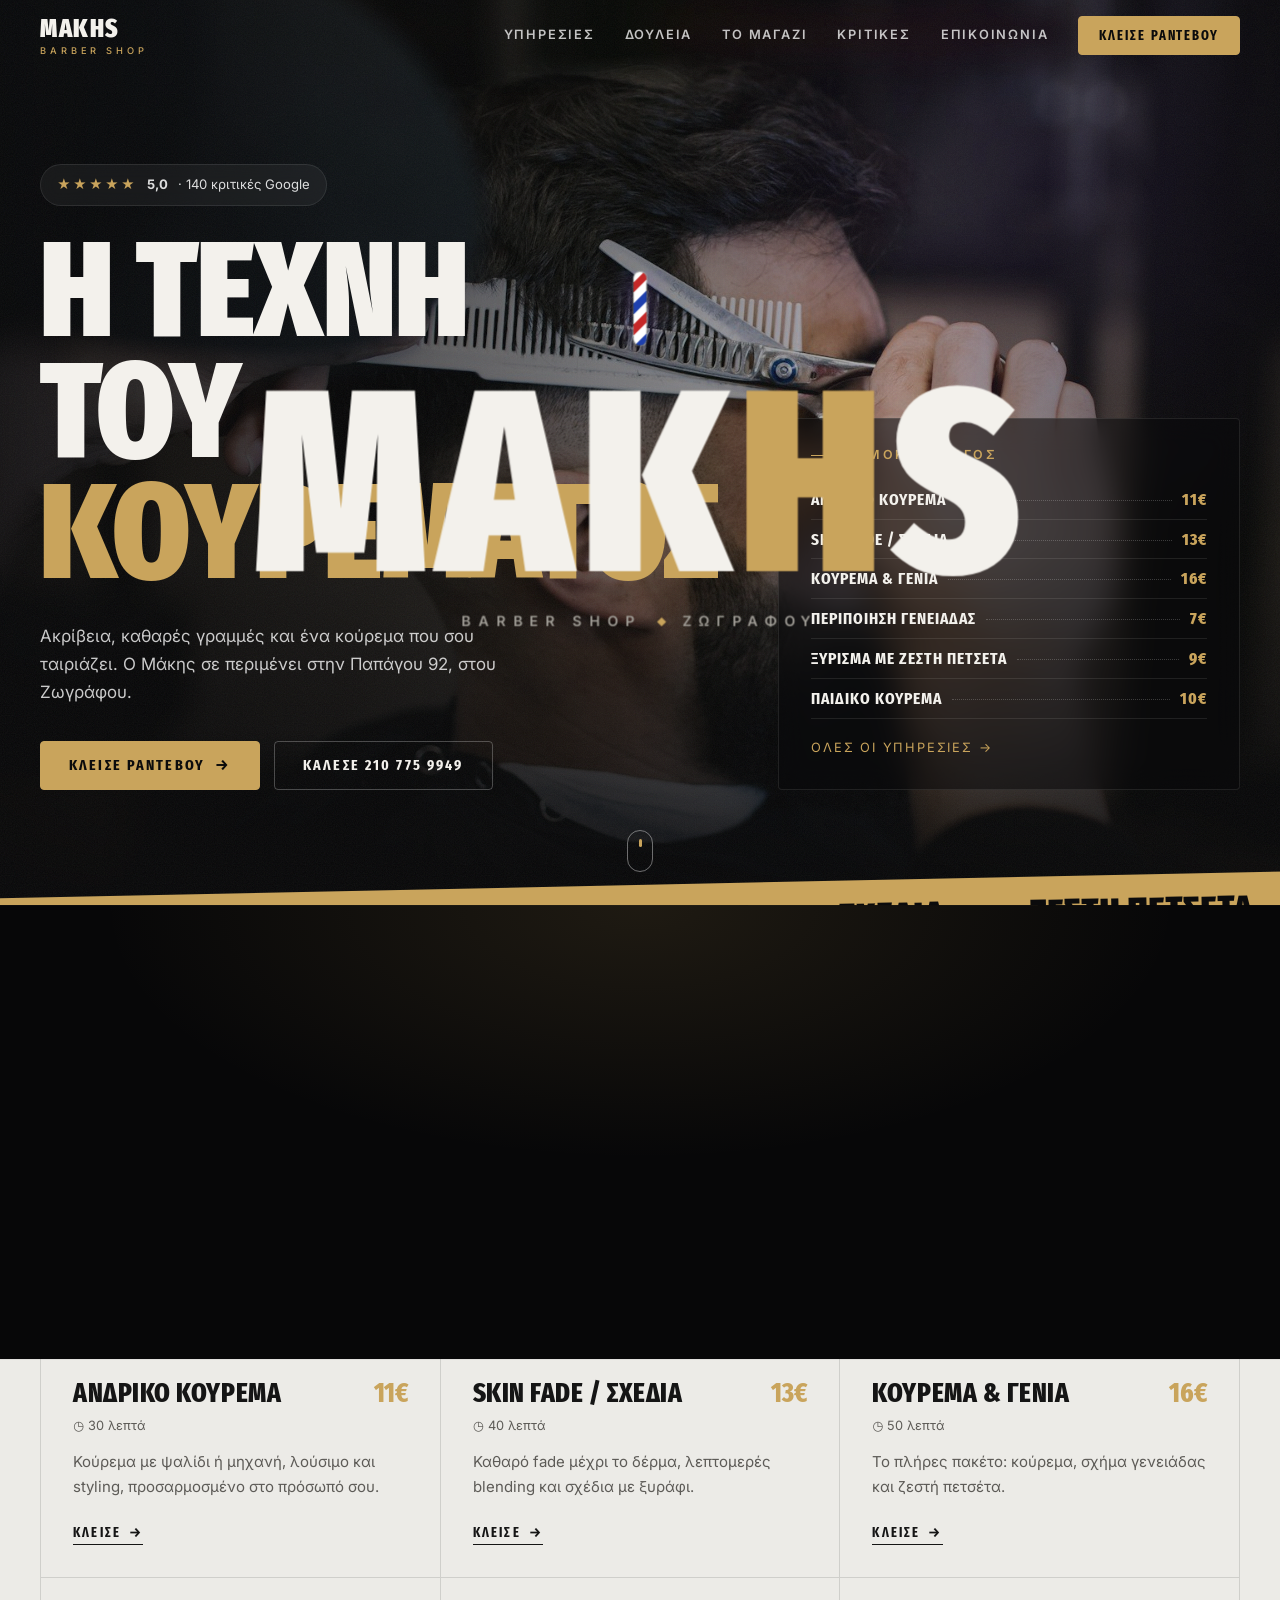
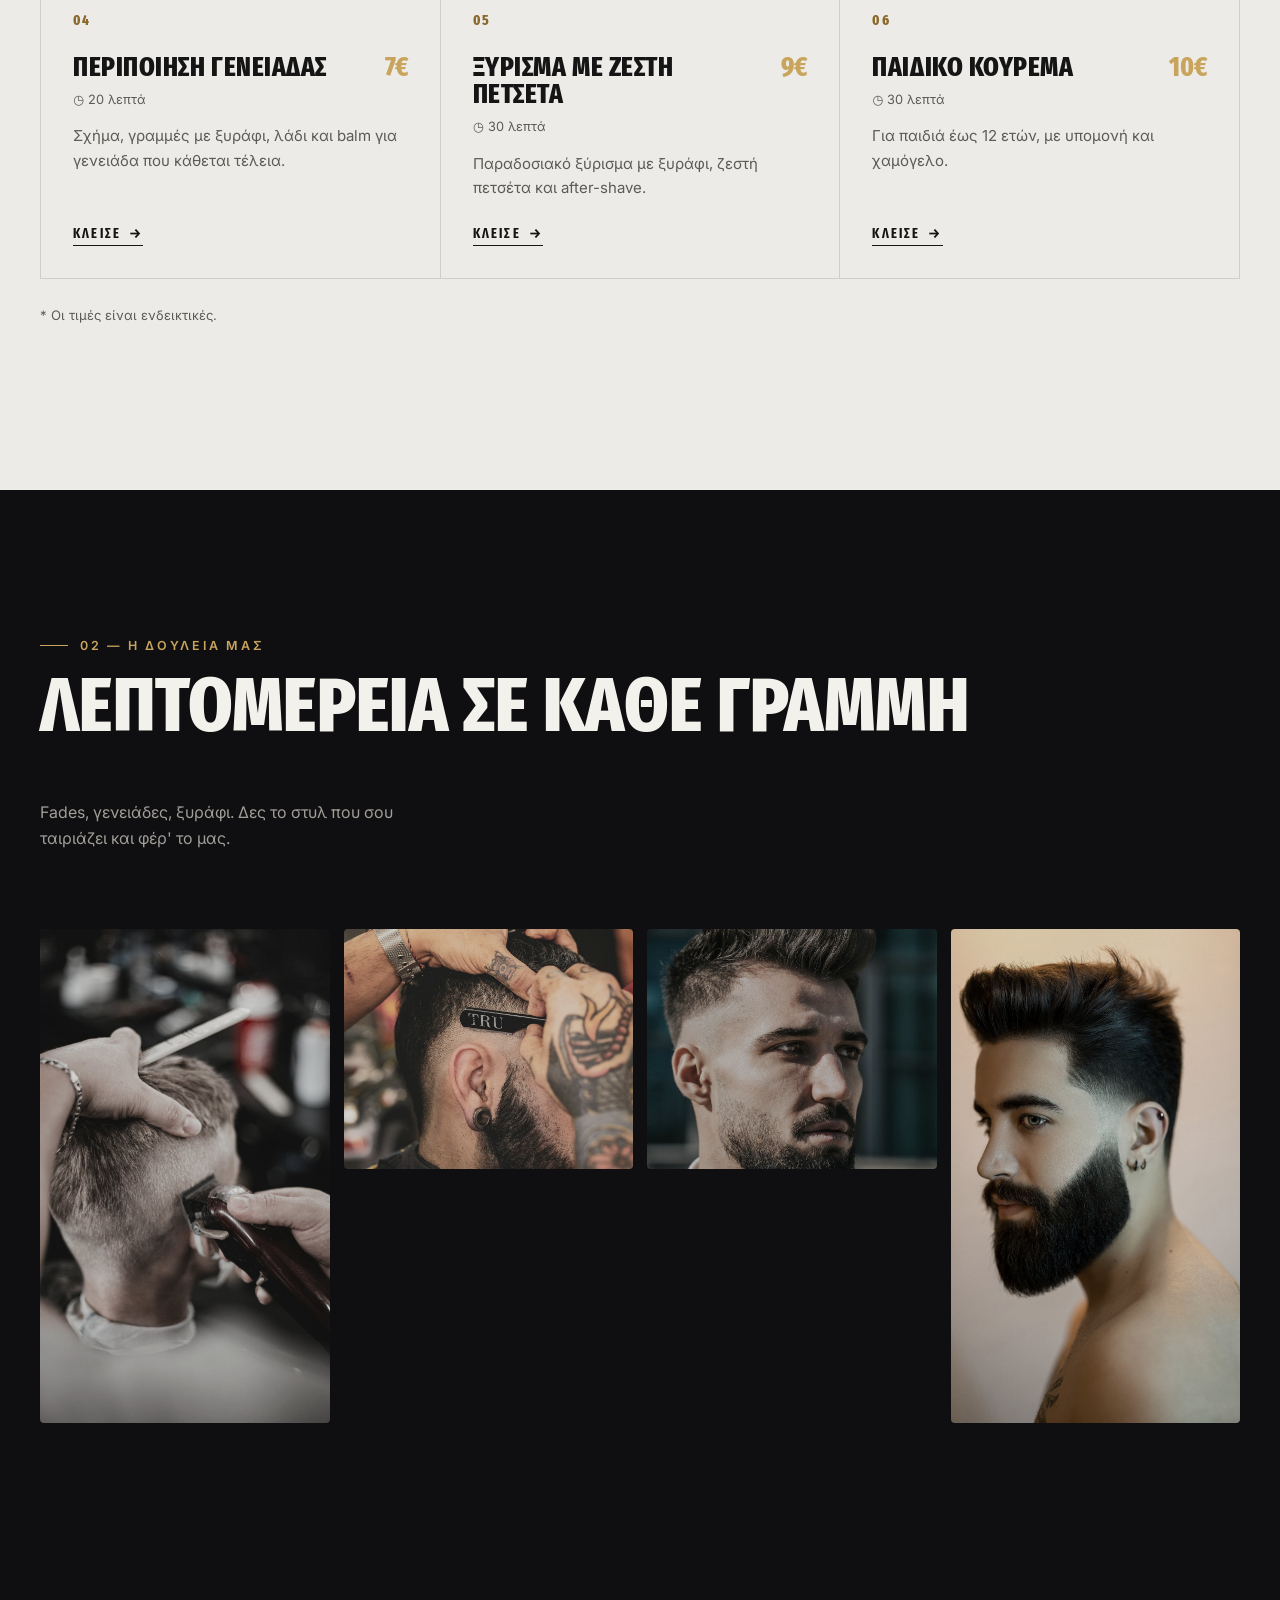
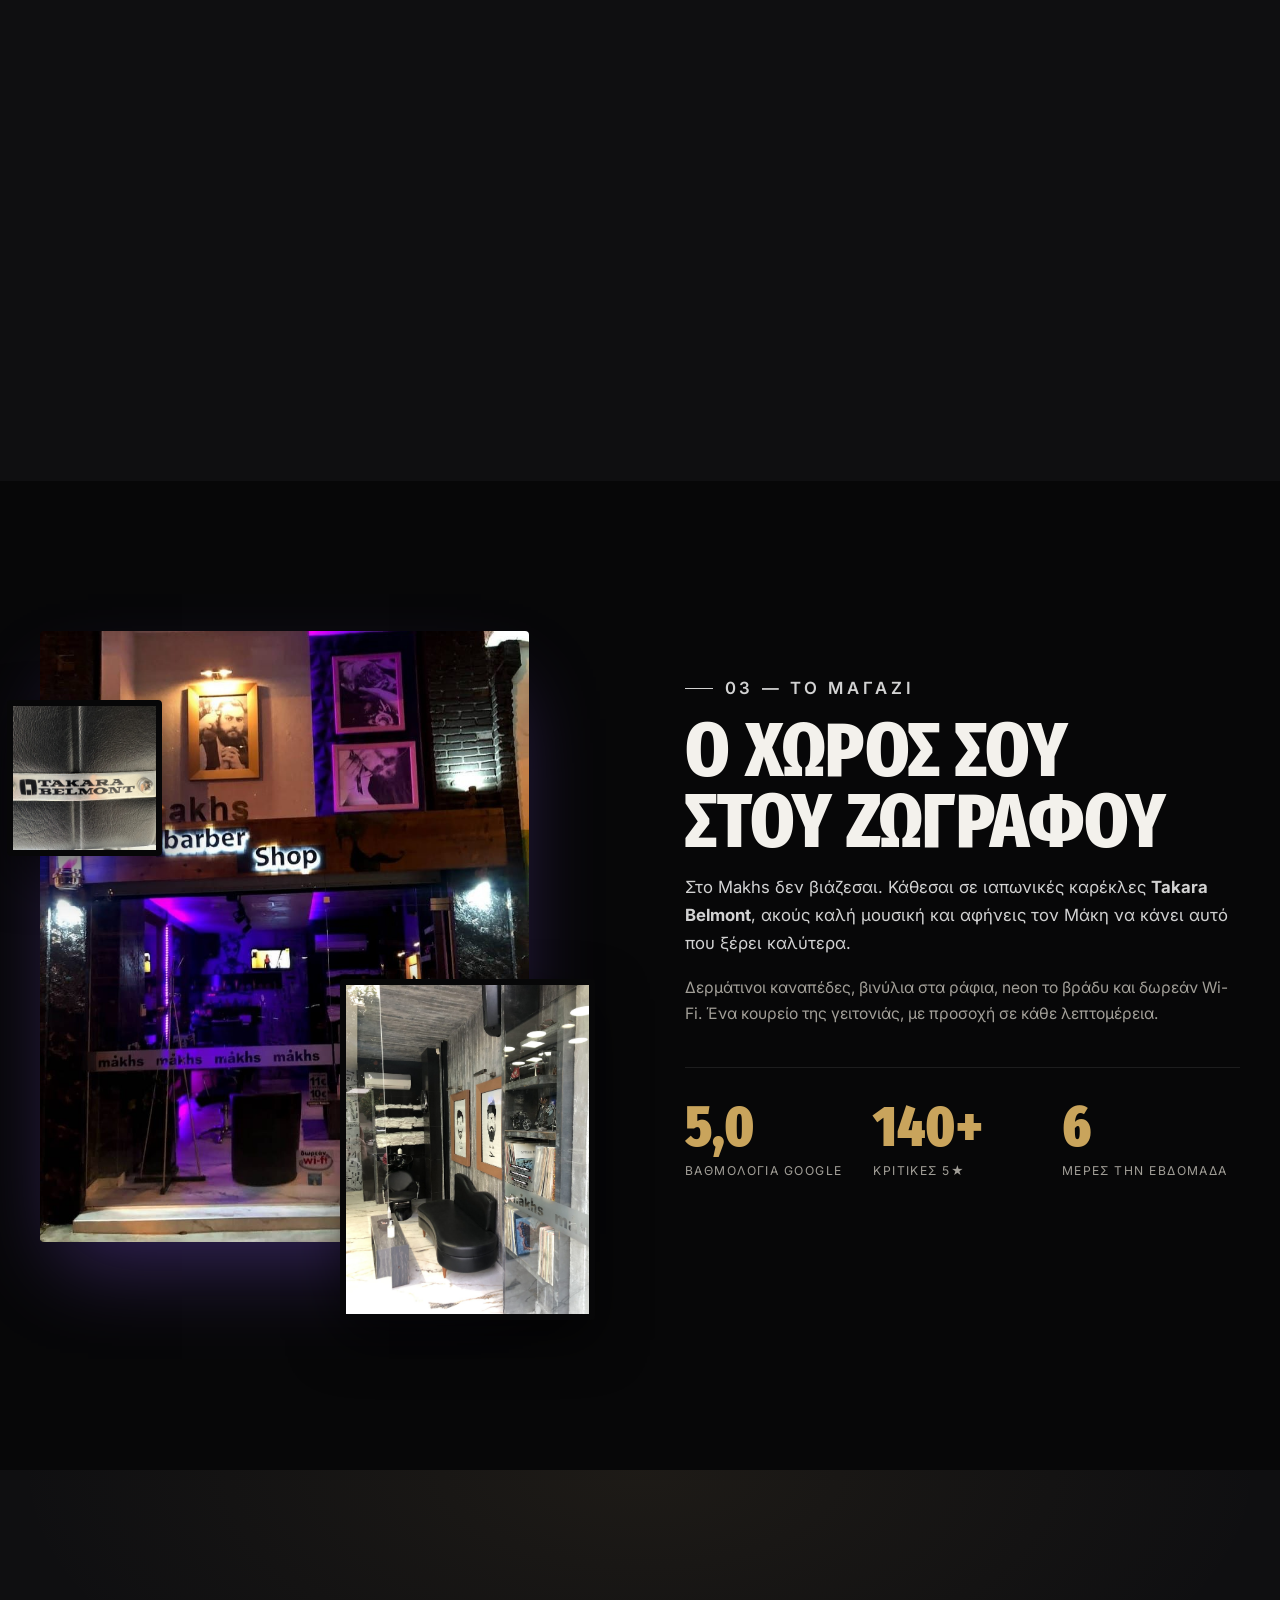
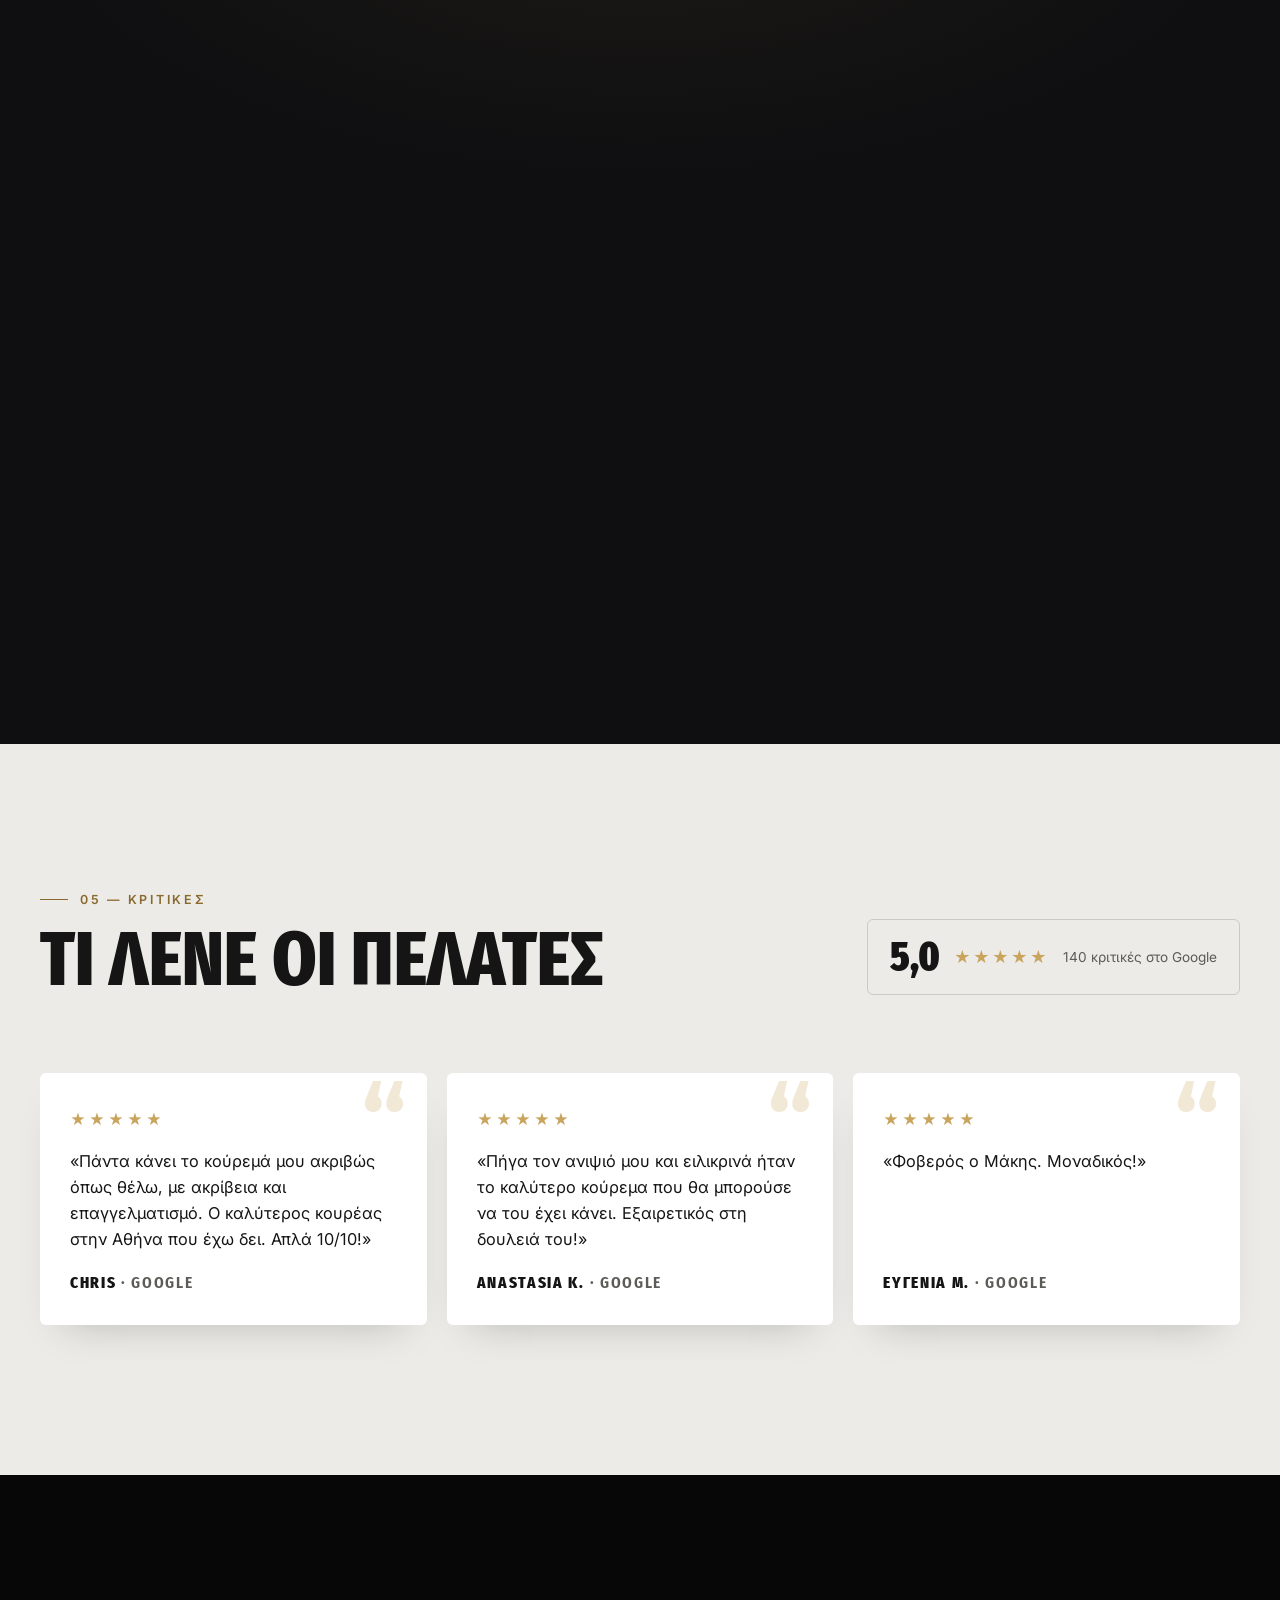
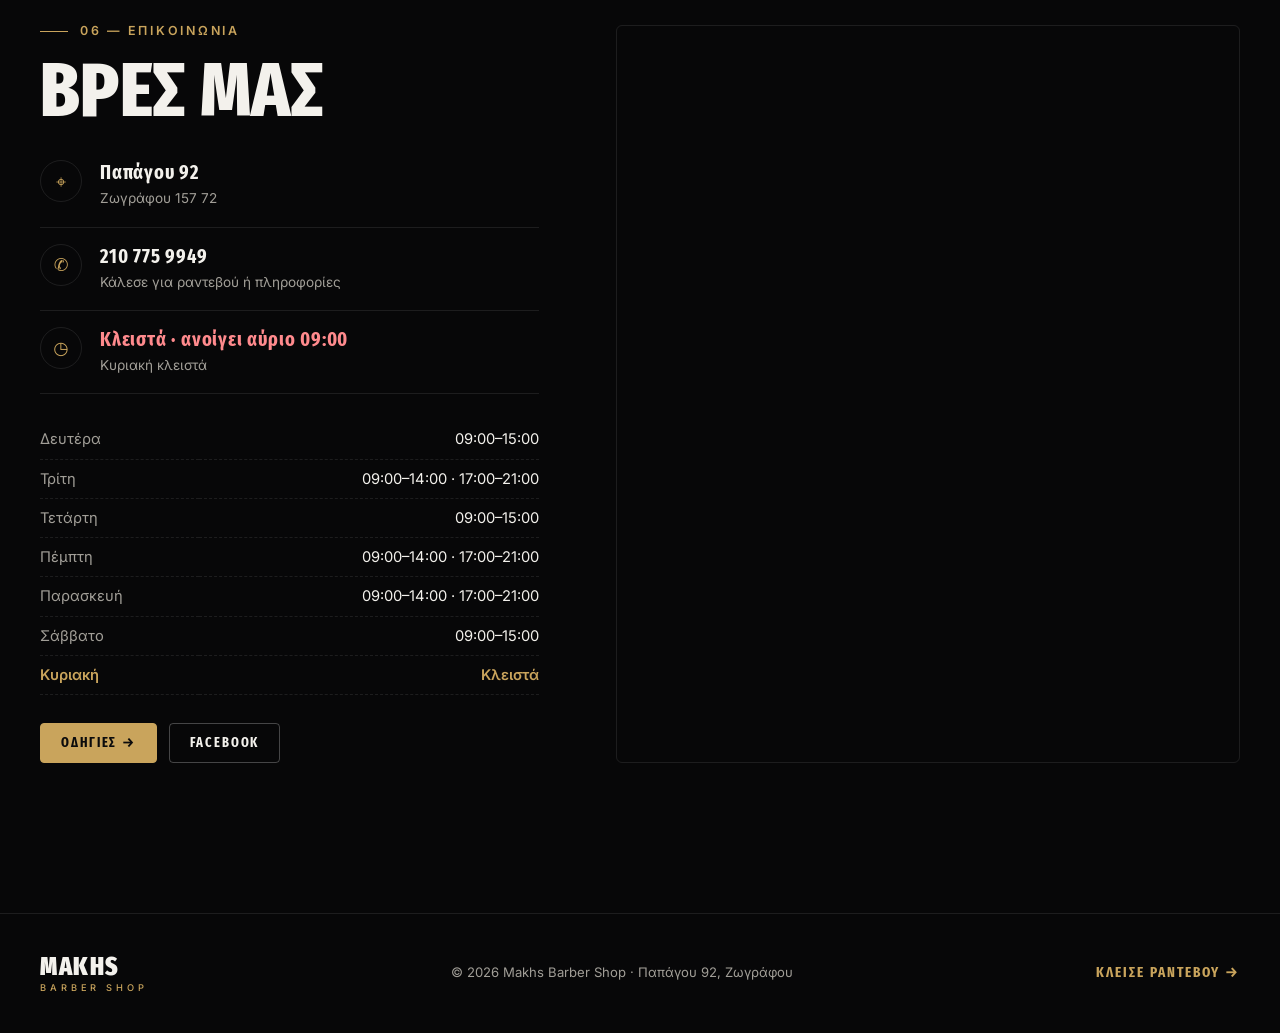
==== index.html @ ae7135cf "Refresh versioned site asset links" ====
<!doctype html>
<html lang="el">
<head>
  <meta charset="utf-8">
  <meta name="viewport" content="width=device-width, initial-scale=1, viewport-fit=cover">
  <title>Makhs Barber Shop · Κουρείο στου Ζωγράφου</title>
  <meta name="description" content="Makhs Barber Shop — ανδρικό κουρείο στου Ζωγράφου, Παπάγου 92. Fade, κούρεμα, γένια, ξύρισμα. 5,0★ από 140 κριτικές. Κλείσε ραντεβού online.">
  <meta name="theme-color" content="#0b0b0c">
  <meta property="og:title" content="Makhs Barber Shop · Ζωγράφου">
  <meta property="og:description" content="Η τέχνη του κουρέματος. Κλείσε ραντεβού online σε 30 δευτερόλεπτα.">
  <meta property="og:image" content="assets/img/shop/storefront.jpg">
  <link rel="icon" href="data:image/svg+xml,<svg xmlns='http://www.w3.org/2000/svg' viewBox='0 0 64 64'><rect width='64' height='64' rx='14' fill='%230b0b0c'/><text x='32' y='45' font-family='Arial Black,Arial' font-weight='900' font-size='38' text-anchor='middle' fill='%23c9a45c'>M</text></svg>">
  <link rel="preconnect" href="https://fonts.googleapis.com">
  <link rel="preconnect" href="https://fonts.gstatic.com" crossorigin>
  <link href="https://fonts.googleapis.com/css2?family=Fira+Sans+Extra+Condensed:wght@600;700;800;900&family=Inter:wght@300;400;500;600&display=swap" rel="stylesheet">
  <link rel="stylesheet" href="assets/css/style.css?v=2">
  <script type="application/ld+json">
  {"@context":"https://schema.org","@type":"BarberShop","name":"Makhs Barber Shop","telephone":"+302107759949",
   "address":{"@type":"PostalAddress","streetAddress":"Παπάγου 92","addressLocality":"Ζωγράφου","postalCode":"15772","addressCountry":"GR"},
   "geo":{"@type":"GeoCoordinates","latitude":37.9772967,"longitude":23.771599},
   "aggregateRating":{"@type":"AggregateRating","ratingValue":"5.0","reviewCount":"140"},
   "openingHoursSpecification":[
    {"@type":"OpeningHoursSpecification","dayOfWeek":["Monday","Wednesday","Saturday"],"opens":"09:00","closes":"15:00"},
    {"@type":"OpeningHoursSpecification","dayOfWeek":["Tuesday","Thursday","Friday"],"opens":"09:00","closes":"14:00"},
    {"@type":"OpeningHoursSpecification","dayOfWeek":["Tuesday","Thursday","Friday"],"opens":"17:00","closes":"21:00"}]}
  </script>
</head>
<body class="is-loading">

<!-- ================= SPLASH ================= -->
<div class="splash" id="splash" aria-hidden="true">
  <div class="splash__half splash__half--top"></div>
  <div class="splash__half splash__half--bottom"></div>
  <div class="splash__content">
    <div class="splash__pole"><span></span></div>
    <h1 class="splash__word" aria-label="Makhs">
      <span>M</span><span>A</span><span>K</span><span>H</span><span>S</span>
    </h1>
    <p class="splash__sub">Barber Shop <i></i> Ζωγράφου</p>
  </div>
  <div class="splash__blade"></div>
  <button class="splash__skip" type="button">Παράλειψη</button>
</div>

<!-- ================= NAV ================= -->
<header class="nav" id="nav">
  <a href="#top" class="nav__logo">MAKHS<span>barber shop</span></a>
  <nav class="nav__links" id="navLinks">
    <a href="#services">Υπηρεσίες</a>
    <a href="#work">Δουλειά</a>
    <a href="#shop">Το μαγαζί</a>
    <a href="#reviews">Κριτικές</a>
    <a href="#contact">Επικοινωνία</a>
    <a href="#booking" class="btn btn--gold btn--sm nav__cta">Κλείσε ραντεβού</a>
  </nav>
  <button class="nav__burger" id="burger" aria-label="Μενού" aria-expanded="false"><span></span><span></span></button>
</header>

<main id="top">

<!-- ================= HERO ================= -->
<section class="hero">
  <div class="hero__media" data-parallax="0.25">
    <img src="assets/img/work/hero.jpg" alt="Κουρέας κόβει μαλλιά με ψαλίδι και χτένα">
  </div>
  <div class="hero__shade"></div>
  <div class="hero__grain"></div>

  <div class="hero__inner">
    <div class="hero__left">
      <a class="badge" href="#reviews">
        <span class="badge__stars">★★★★★</span>
        <b>5,0</b> · 140 κριτικές Google
      </a>
      <h2 class="hero__title">
        <span class="line"><span>Η τέχνη</span></span>
        <span class="line"><span>του</span></span>
        <span class="line"><span class="gold">κουρέματος</span></span>
      </h2>
      <p class="hero__lead">Ακρίβεια, καθαρές γραμμές και ένα κούρεμα που σου ταιριάζει. Ο Μάκης σε περιμένει στην Παπάγου 92, στου Ζωγράφου.</p>
      <div class="hero__ctas">
        <a href="#booking" class="btn btn--gold magnetic">Κλείσε ραντεβού <span class="arrow">→</span></a>
        <a href="tel:+302107759949" class="btn btn--ghost">Κάλεσε 210 775 9949</a>
      </div>
    </div>

    <aside class="hero__menu" aria-label="Τιμοκατάλογος">
      <p class="eyebrow">Τιμοκατάλογος</p>
      <ul id="heroPrices"></ul>
      <a href="#services" class="hero__menu-link">Όλες οι υπηρεσίες →</a>
    </aside>
  </div>

  <a href="#services" class="hero__scroll" aria-label="Κύλιση"><span></span></a>
</section>

<!-- ================= MARQUEE ================= -->
<div class="marquee" aria-hidden="true">
  <div class="marquee__track">
    <span>Skin fade</span><i>✦</i><span>Κούρεμα</span><i>✦</i><span>Γένια</span><i>✦</i><span>Ξύρισμα</span><i>✦</i><span>Σχέδια</span><i>✦</i><span>Ζεστή πετσέτα</span><i>✦</i>
    <span>Skin fade</span><i>✦</i><span>Κούρεμα</span><i>✦</i><span>Γένια</span><i>✦</i><span>Ξύρισμα</span><i>✦</i><span>Σχέδια</span><i>✦</i><span>Ζεστή πετσέτα</span><i>✦</i>
  </div>
</div>

<!-- ================= SERVICES ================= -->
<section class="section section--light" id="services">
  <div class="container">
    <div class="section__head reveal">
      <p class="eyebrow">01 — Υπηρεσίες</p>
      <h2 class="h2">Τι κάνουμε</h2>
      <p class="muted">Κάθε υπηρεσία γίνεται με προσοχή στη λεπτομέρεια και επαγγελματικά εργαλεία.</p>
    </div>
    <div class="services" id="servicesGrid"></div>
    <p class="note reveal">* Οι τιμές είναι ενδεικτικές.</p>
  </div>
</section>

<!-- ================= WORK / GALLERY ================= -->
<section class="section section--dark" id="work">
  <div class="container">
    <div class="section__head section__head--row reveal">
      <div>
        <p class="eyebrow">02 — Η δουλειά μας</p>
        <h2 class="h2">Λεπτομέρεια σε κάθε γραμμή</h2>
      </div>
      <p class="muted">Fades, γενειάδες, ξυράφι. Δες το στυλ που σου ταιριάζει και φέρ' το μας.</p>
    </div>
    <div class="gallery" id="gallery">
      <figure class="g g--tall reveal"><img loading="lazy" src="assets/img/work/skin-fade.jpg" alt="Skin fade με μηχανή"><figcaption>Skin fade</figcaption></figure>
      <figure class="g reveal"><img loading="lazy" src="assets/img/work/razor.jpg" alt="Γραμμές με ξυράφι"><figcaption>Ξυράφι</figcaption></figure>
      <figure class="g reveal"><img loading="lazy" src="assets/img/work/result-quiff.jpg" alt="Κούρεμα quiff με fade"><figcaption>Quiff &amp; fade</figcaption></figure>
      <figure class="g g--wide reveal"><img loading="lazy" src="assets/img/work/scissor-cut.jpg" alt="Κούρεμα με ψαλίδι"><figcaption>Ψαλίδι</figcaption></figure>
      <figure class="g g--tall reveal"><img loading="lazy" src="assets/img/work/result-beard.jpg" alt="Περιποιημένη γενειάδα"><figcaption>Γενειάδα</figcaption></figure>
      <figure class="g reveal"><img loading="lazy" src="assets/img/work/design-fade.jpg" alt="Fade με σχέδιο"><figcaption>Σχέδια</figcaption></figure>
      <figure class="g reveal"><img loading="lazy" src="assets/img/work/crop-fade.jpg" alt="Crop fade"><figcaption>Crop</figcaption></figure>
      <figure class="g g--tall reveal"><img loading="lazy" src="assets/img/work/beard-trim.jpg" alt="Σχήμα γενειάδας με ψαλίδι"><figcaption>Σχήμα γενειάδας</figcaption></figure>
      <figure class="g reveal"><img loading="lazy" src="assets/img/work/detail-lineup.jpg" alt="Λεπτομέρεια στο περίγραμμα"><figcaption>Line-up</figcaption></figure>
      <figure class="g g--wide reveal"><img loading="lazy" src="assets/img/work/clipper.jpg" alt="Κούρεμα με μηχανή"><figcaption>Μηχανή</figcaption></figure>
      <figure class="g reveal"><img loading="lazy" src="assets/img/work/profile-bw.jpg" alt="Τελικό αποτέλεσμα κουρέματος"><figcaption>Classic</figcaption></figure>
    </div>
  </div>
</section>

<!-- ================= THE SHOP ================= -->
<section class="section section--black" id="shop">
  <div class="container shop">
    <div class="shop__media reveal">
      <div class="shop__main" data-tilt>
        <img loading="lazy" src="assets/img/shop/storefront.jpg" alt="Η πρόσοψη του Makhs Barber Shop τη νύχτα">
      </div>
      <div class="shop__float shop__float--a reveal"><img loading="lazy" src="assets/img/shop/interior.jpg" alt="Το εσωτερικό του κουρείου"></div>
      <div class="shop__float shop__float--b reveal"><img loading="lazy" src="assets/img/shop/belmont.jpg" alt="Καρέκλα Takara Belmont"></div>
    </div>
    <div class="shop__text">
      <p class="eyebrow reveal">03 — Το μαγαζί</p>
      <h2 class="h2 reveal">Ο χώρος σου<br>στου Ζωγράφου</h2>
      <p class="reveal">Στο Makhs δεν βιάζεσαι. Κάθεσαι σε ιαπωνικές καρέκλες <b>Takara Belmont</b>, ακούς καλή μουσική και αφήνεις τον Μάκη να κάνει αυτό που ξέρει καλύτερα.</p>
      <p class="reveal muted">Δερμάτινοι καναπέδες, βινύλια στα ράφια, neon το βράδυ και δωρεάν Wi-Fi. Ένα κουρείο της γειτονιάς, με προσοχή σε κάθε λεπτομέρεια.</p>
      <div class="stats">
        <div class="stat reveal"><b data-count="5" data-decimals="1">0</b><span>Βαθμολογία Google</span></div>
        <div class="stat reveal"><b data-count="140" data-suffix="+">0</b><span>Κριτικές 5★</span></div>
        <div class="stat reveal"><b data-count="6">0</b><span>Μέρες την εβδομάδα</span></div>
      </div>
      <a href="#booking" class="btn btn--gold reveal">Κλείσε θέση στην καρέκλα →</a>
    </div>
  </div>
</section>

<!-- ================= BOOKING ================= -->
<section class="section section--dark booking-section" id="booking">
  <div class="container">
    <div class="section__head section__head--center reveal">
      <p class="eyebrow">04 — Online ραντεβού</p>
      <h2 class="h2">Κλείσε ραντεβού</h2>
      <p class="muted">Διάλεξε υπηρεσία, μέρα και ώρα. Θα λάβεις αμέσως επιβεβαίωση στο email σου.</p>
    </div>

    <div class="booking reveal" id="bookingApp">
      <ol class="steps" aria-label="Βήματα κράτησης">
        <li class="is-active" data-step="1"><span>1</span>Υπηρεσία</li>
        <li data-step="2"><span>2</span>Ημέρα &amp; ώρα</li>
        <li data-step="3"><span>3</span>Στοιχεία</li>
      </ol>

      <div class="booking__panes">
        <!-- STEP 1 -->
        <div class="pane is-active" data-pane="1">
          <div class="svc-pick" id="svcPick"></div>
        </div>

        <!-- STEP 2 -->
        <div class="pane" data-pane="2">
          <div class="dt">
            <div class="cal">
              <div class="cal__head">
                <button type="button" class="cal__nav" id="calPrev" aria-label="Προηγούμενος μήνας">‹</button>
                <h3 id="calTitle"></h3>
                <button type="button" class="cal__nav" id="calNext" aria-label="Επόμενος μήνας">›</button>
              </div>
              <div class="cal__dow"><span>Δε</span><span>Τρ</span><span>Τε</span><span>Πε</span><span>Πα</span><span>Σα</span><span>Κυ</span></div>
              <div class="cal__grid" id="calGrid"></div>
            </div>
            <div class="slots">
              <h4 id="slotsTitle">Διάλεξε ημέρα</h4>
              <div class="slots__grid" id="slotsGrid"><p class="muted small">Οι διαθέσιμες ώρες θα εμφανιστούν εδώ.</p></div>
            </div>
          </div>
          <div class="pane__foot">
            <button type="button" class="btn btn--ghost btn--sm" data-back>← Πίσω</button>
          </div>
        </div>

        <!-- STEP 3 -->
        <div class="pane" data-pane="3">
          <div class="summary" id="summary"></div>
          <form class="form" id="bookingForm" novalidate>
            <div class="field">
              <input id="fName" name="name" required autocomplete="name" placeholder=" ">
              <label for="fName">Ονοματεπώνυμο</label>
            </div>
            <div class="field">
              <input id="fPhone" name="phone" type="tel" required autocomplete="tel" inputmode="tel" placeholder=" ">
              <label for="fPhone">Κινητό τηλέφωνο</label>
            </div>
            <div class="field field--full">
              <input id="fEmail" name="email" type="email" required autocomplete="email" placeholder=" ">
              <label for="fEmail">Email (για την επιβεβαίωση)</label>
            </div>
            <div class="field field--full">
              <textarea id="fNotes" name="notes" rows="2" placeholder=" "></textarea>
              <label for="fNotes">Σημείωση (προαιρετικό)</label>
            </div>
            <input type="text" name="website" class="hp" tabindex="-1" autocomplete="off" aria-hidden="true">
            <p class="form__error" id="formError" role="alert"></p>
            <div class="pane__foot">
              <button type="button" class="btn btn--ghost btn--sm" data-back>← Πίσω</button>
              <button type="submit" class="btn btn--gold" id="submitBtn">Επιβεβαίωση ραντεβού</button>
            </div>
          </form>
        </div>

        <!-- DONE -->
        <div class="pane" data-pane="4">
          <div class="done">
            <svg class="done__check" viewBox="0 0 52 52"><circle cx="26" cy="26" r="24"/><path d="M15 27l7 7 15-16"/></svg>
            <h3>Το ραντεβού σου κλείστηκε!</h3>
            <p id="doneText"></p>
            <div class="done__actions">
              <a class="btn btn--ghost btn--sm" id="gcalLink" target="_blank" rel="noopener">+ Google Calendar</a>
              <button type="button" class="btn btn--gold btn--sm" id="newBooking">Νέο ραντεβού</button>
            </div>
          </div>
        </div>
      </div>
      <p class="booking__demo" id="demoNote" hidden>Λειτουργία επίδειξης: οι κρατήσεις δεν στέλνονται ακόμα στο κουρείο.</p>
    </div>
  </div>
</section>

<!-- ================= REVIEWS ================= -->
<section class="section section--light" id="reviews">
  <div class="container">
    <div class="section__head section__head--row reveal">
      <div>
        <p class="eyebrow">05 — Κριτικές</p>
        <h2 class="h2">Τι λένε οι πελάτες</h2>
      </div>
      <a class="rating" href="https://maps.app.goo.gl/zYNihV4hXrfXu4hx6" target="_blank" rel="noopener">
        <b>5,0</b><span class="rating__stars">★★★★★</span><span>140 κριτικές στο Google</span>
      </a>
    </div>
    <div class="reviews">
      <blockquote class="review reveal">
        <span class="review__stars">★★★★★</span>
        <p>«Πάντα κάνει το κούρεμά μου ακριβώς όπως θέλω, με ακρίβεια και επαγγελματισμό. Ο καλύτερος κουρέας στην Αθήνα που έχω δει. Απλά 10/10!»</p>
        <cite>Chris <span>· Google</span></cite>
      </blockquote>
      <blockquote class="review reveal">
        <span class="review__stars">★★★★★</span>
        <p>«Πήγα τον ανιψιό μου και ειλικρινά ήταν το καλύτερο κούρεμα που θα μπορούσε να του έχει κάνει. Εξαιρετικός στη δουλειά του!»</p>
        <cite>Anastasia K. <span>· Google</span></cite>
      </blockquote>
      <blockquote class="review reveal">
        <span class="review__stars">★★★★★</span>
        <p>«Φοβερός ο Μάκης. Μοναδικός!»</p>
        <cite>Ευγενία Μ. <span>· Google</span></cite>
      </blockquote>
    </div>
  </div>
</section>

<!-- ================= CONTACT ================= -->
<section class="section section--black" id="contact">
  <div class="container contact">
    <div class="contact__info">
      <p class="eyebrow reveal">06 — Επικοινωνία</p>
      <h2 class="h2 reveal">Βρες μας</h2>
      <ul class="contact__list">
        <li class="reveal"><span class="ico">⌖</span><div><b>Παπάγου 92</b><small>Ζωγράφου 157 72</small></div></li>
        <li class="reveal"><span class="ico">✆</span><div><a href="tel:+302107759949"><b>210 775 9949</b></a><small>Κάλεσε για ραντεβού ή πληροφορίες</small></div></li>
        <li class="reveal"><span class="ico">◷</span><div><b id="openNow">Ωράριο</b><small>Κυριακή κλειστά</small></div></li>
      </ul>
      <table class="hours reveal" id="hoursTable"></table>
      <div class="contact__btns reveal">
        <a class="btn btn--gold btn--sm" href="https://maps.app.goo.gl/zYNihV4hXrfXu4hx6" target="_blank" rel="noopener">Οδηγίες →</a>
        <a class="btn btn--ghost btn--sm" id="fbLink" href="https://www.facebook.com/" target="_blank" rel="noopener">Facebook</a>
      </div>
    </div>
    <div class="contact__map reveal">
      <iframe title="Χάρτης — Makhs Barber Shop" loading="lazy" referrerpolicy="no-referrer-when-downgrade"
        src="https://maps.google.com/maps?q=Makhs%20barber%2C%20%CE%A0%CE%B1%CF%80%CE%AC%CE%B3%CE%BF%CF%85%2092%2C%20%CE%96%CF%89%CE%B3%CF%81%CE%AC%CF%86%CE%BF%CF%85&z=17&output=embed"></iframe>
    </div>
  </div>
</section>

</main>

<footer class="footer">
  <div class="container footer__inner">
    <a href="#top" class="nav__logo">MAKHS<span>barber shop</span></a>
    <p>© <span id="year"></span> Makhs Barber Shop · Παπάγου 92, Ζωγράφου</p>
    <a href="#booking" class="footer__cta">Κλείσε ραντεβού →</a>
  </div>
</footer>

<!-- Mobile sticky bar -->
<div class="mbar">
  <a href="tel:+302107759949" class="mbar__call" aria-label="Κλήση">✆</a>
  <a href="#booking" class="btn btn--gold">Κλείσε ραντεβού</a>
</div>

<!-- Lightbox -->
<div class="lightbox" id="lightbox" hidden>
  <button class="lightbox__close" aria-label="Κλείσιμο">×</button>
  <button class="lightbox__nav lightbox__prev" aria-label="Προηγούμενη">‹</button>
  <img alt="">
  <button class="lightbox__nav lightbox__next" aria-label="Επόμενη">›</button>
</div>

<div class="cursor" id="cursor"></div>

<script src="assets/js/config.js?v=2"></script>
<script src="assets/js/main.js?v=2"></script>
<script src="assets/js/booking.js?v=2"></script>
</body>
</html>
---- assets/css/style.css ----
/* =========================================================
   MAKHS BARBER SHOP — style
   ========================================================= */
:root {
  --black: #070708;
  --ink: #0f0f11;
  --ink-2: #17171a;
  --line: rgba(255,255,255,.09);
  --paper: #ecebe7;
  --paper-2: #e2e0da;
  --text: #f3f1ec;
  --text-dim: #a19e97;
  --dark-text: #151515;
  --dark-dim: #5d5b57;
  --gold: #c9a45c;
  --gold-2: #e3c483;
  --violet: #8b5cf6;
  --radius: 4px;
  --display: "Fira Sans Extra Condensed", "Arial Narrow", Impact, sans-serif;
  --body: "Inter", system-ui, -apple-system, "Segoe UI", sans-serif;
  --ease: cubic-bezier(.22,1,.36,1);
  --ease-io: cubic-bezier(.76,0,.24,1);
  --nav-h: 72px;
}

*, *::before, *::after { box-sizing: border-box; }
html { scroll-behavior: smooth; scroll-padding-top: var(--nav-h); -webkit-text-size-adjust: 100%; }
body {
  margin: 0; background: var(--black); color: var(--text);
  font: 400 16px/1.65 var(--body); -webkit-font-smoothing: antialiased; overflow-x: hidden;
}
body.is-loading { overflow: hidden; }
img { display: block; max-width: 100%; }
a { color: inherit; text-decoration: none; }
button { font: inherit; color: inherit; cursor: pointer; }
::selection { background: var(--gold); color: #000; }

.container { width: min(1200px, 100% - 40px); margin-inline: auto; }
.gold { color: var(--gold); }
.muted { color: var(--text-dim); }
.small { font-size: .875rem; }
.eyebrow {
  font: 600 .78rem/1 var(--body); letter-spacing: .22em; text-transform: uppercase;
  color: var(--gold); margin: 0 0 18px; display: flex; align-items: center; gap: 12px;
}
.eyebrow::before { content: ""; width: 28px; height: 1px; background: currentColor; }
.h2 {
  font: 800 clamp(2.6rem, 6vw, 4.8rem)/.92 var(--display); text-transform: uppercase;
  letter-spacing: .005em; margin: 0 0 18px;
}

/* ---------- Buttons ---------- */
.btn {
  --bg: transparent; --fg: var(--text); --bd: var(--line);
  position: relative; display: inline-flex; align-items: center; justify-content: center; gap: 10px;
  padding: 16px 28px; border: 1px solid var(--bd); background: var(--bg); color: var(--fg);
  font: 700 .95rem/1 var(--display); letter-spacing: .14em; text-transform: uppercase;
  border-radius: var(--radius); overflow: hidden; isolation: isolate;
  transition: color .4s var(--ease), border-color .4s var(--ease), transform .3s var(--ease);
}
.btn::before {
  content: ""; position: absolute; inset: 0; z-index: -1; background: var(--text);
  transform: translateY(101%); transition: transform .45s var(--ease);
}
.btn:hover::before { transform: translateY(0); }
.btn:hover { color: #000; }
.btn--gold { --bg: var(--gold); --fg: #0b0b0c; --bd: var(--gold); }
.btn--ghost { --bd: rgba(255,255,255,.25); }
.btn--sm { padding: 12px 20px; font-size: .85rem; }
.btn .arrow { transition: transform .4s var(--ease); }
.btn:hover .arrow { transform: translateX(5px); }
.btn:disabled { opacity: .5; pointer-events: none; }

/* =========================================================
   SPLASH
   ========================================================= */
.splash {
  position: fixed; inset: 0; z-index: 1000; display: grid; place-items: center;
  pointer-events: all;
}
.splash__half {
  position: absolute; left: 0; right: 0; height: 50.5%; background: var(--black);
  transition: transform 1.1s var(--ease-io);
}
.splash__half--top { top: 0; }
.splash__half--bottom { bottom: 0; }
.splash__half::after {
  content: ""; position: absolute; inset: 0;
  background: radial-gradient(60% 80% at 50% 100%, rgba(139,92,246,.16), transparent 70%);
}
.splash__half--bottom::after { background: radial-gradient(60% 80% at 50% 0%, rgba(201,164,92,.12), transparent 70%); }
.splash__content { position: relative; text-align: center; transition: opacity .5s ease, transform .9s var(--ease-io); }
.splash__word {
  display: flex; justify-content: center; gap: .02em; margin: 0;
  font: 900 clamp(5rem, 20vw, 15rem)/.85 var(--display); letter-spacing: .02em; color: var(--text);
  overflow: hidden; padding: 0 .05em;
}
.splash__word span {
  display: inline-block; transform: translateY(110%); opacity: 0;
  animation: letterUp .9s var(--ease) forwards;
}
.splash__word span:nth-child(1) { animation-delay: .15s; }
.splash__word span:nth-child(2) { animation-delay: .23s; }
.splash__word span:nth-child(3) { animation-delay: .31s; }
.splash__word span:nth-child(4) { animation-delay: .39s; color: var(--gold); }
.splash__word span:nth-child(5) { animation-delay: .47s; }
@keyframes letterUp { to { transform: translateY(0); opacity: 1; } }
.splash__sub {
  margin: 18px 0 0; font: 600 .82rem/1 var(--body); letter-spacing: .5em; text-transform: uppercase;
  color: var(--text-dim); opacity: 0; animation: fadeIn .8s .9s ease forwards;
  display: flex; align-items: center; justify-content: center; gap: 16px;
}
.splash__sub i { width: 6px; height: 6px; background: var(--gold); transform: rotate(45deg); display: inline-block; }
@keyframes fadeIn { to { opacity: 1; } }

.splash__pole {
  width: 14px; height: 70px; margin: 0 auto 26px; border-radius: 8px; overflow: hidden;
  border: 1px solid rgba(255,255,255,.25); opacity: 0; animation: fadeIn .6s .05s ease forwards;
  box-shadow: 0 0 24px rgba(139,92,246,.35);
}
.splash__pole span {
  display: block; height: 200%;
  background: repeating-linear-gradient(-45deg, #fff 0 7px, #c62828 7px 14px, #fff 14px 21px, #1e40af 21px 28px);
  animation: pole 1.2s linear infinite;
}
@keyframes pole { to { transform: translateY(-50%); } }

.splash__blade {
  position: absolute; left: 0; top: 50%; height: 2px; width: 100%;
  background: linear-gradient(90deg, transparent, var(--gold-2) 30%, #fff 50%, var(--gold-2) 70%, transparent);
  box-shadow: 0 0 18px var(--gold), 0 0 40px rgba(201,164,92,.6);
  transform: scaleX(0); transform-origin: left; opacity: 0;
}
.splash__skip {
  position: absolute; right: 24px; bottom: 24px; background: none; border: 0;
  color: var(--text-dim); font-size: .75rem; letter-spacing: .2em; text-transform: uppercase;
}
.splash.is-cutting .splash__blade { animation: blade .55s var(--ease-io) forwards; }
@keyframes blade {
  0% { transform: scaleX(0); opacity: 1; }
  80% { transform: scaleX(1); opacity: 1; }
  100% { transform: scaleX(1); opacity: 0; }
}
.splash.is-cutting .splash__content { animation: sliceContent .55s var(--ease-io) forwards; }
@keyframes sliceContent { 70% { clip-path: inset(0 0 0 0); } 100% { clip-path: inset(0 0 0 0); opacity: 1; } }
.splash.is-open .splash__half--top { transform: translateY(-101%); }
.splash.is-open .splash__half--bottom { transform: translateY(101%); }
.splash.is-open .splash__content { opacity: 0; transform: scale(1.08); }
.splash.is-open .splash__skip { opacity: 0; }
.splash.is-gone { display: none; }

/* =========================================================
   NAV
   ========================================================= */
.nav {
  position: fixed; inset: 0 0 auto; z-index: 100; height: var(--nav-h);
  display: flex; align-items: center; justify-content: space-between;
  padding: 0 max(20px, calc((100vw - 1200px) / 2));
  transition: background .4s ease, backdrop-filter .4s ease, transform .5s var(--ease), border-color .4s;
  border-bottom: 1px solid transparent;
}
.nav.is-scrolled { background: rgba(7,7,8,.78); backdrop-filter: blur(14px) saturate(140%); -webkit-backdrop-filter: blur(14px) saturate(140%); border-color: var(--line); }
.nav.is-hidden { transform: translateY(-100%); }
.nav__logo { font: 900 1.6rem/1 var(--display); letter-spacing: .06em; display: flex; flex-direction: column; }
.nav__logo span { font: 500 .58rem/1 var(--body); letter-spacing: .42em; text-transform: uppercase; color: var(--gold); margin-top: 4px; }
.nav__links { display: flex; align-items: center; gap: 30px; }
.nav__links a:not(.btn) {
  position: relative; font: 600 .8rem/1 var(--body); letter-spacing: .14em; text-transform: uppercase; color: rgba(255,255,255,.75);
  transition: color .3s;
}
.nav__links a:not(.btn)::after {
  content: ""; position: absolute; left: 0; right: 0; bottom: -8px; height: 1px; background: var(--gold);
  transform: scaleX(0); transform-origin: right; transition: transform .4s var(--ease);
}
.nav__links a:not(.btn):hover { color: #fff; }
.nav__links a:not(.btn):hover::after { transform: scaleX(1); transform-origin: left; }
.nav__burger { display: none; background: none; border: 0; width: 44px; height: 44px; position: relative; }
.nav__burger span { position: absolute; left: 10px; right: 10px; height: 2px; background: #fff; transition: transform .4s var(--ease), top .4s var(--ease); }
.nav__burger span:first-child { top: 17px; }
.nav__burger span:last-child { top: 25px; }
.nav.is-open .nav__burger span:first-child { top: 21px; transform: rotate(45deg); }
.nav.is-open .nav__burger span:last-child { top: 21px; transform: rotate(-45deg); }

/* =========================================================
   HERO
   ========================================================= */
.hero { position: relative; min-height: 100svh; display: flex; align-items: flex-end; overflow: hidden; background: #000; }
.hero__media { position: absolute; inset: -8% 0 0; will-change: transform; }
.hero__media img { width: 100%; height: 100%; object-fit: cover; object-position: 50% 35%; transform: scale(1.18); filter: saturate(.85) contrast(1.05); transition: transform 2.6s var(--ease); }
body.is-ready .hero__media img { transform: scale(1.04); animation: kenburns 24s 2.6s ease-in-out infinite alternate; }
@keyframes kenburns { from { transform: scale(1.04); } to { transform: scale(1.12) translate(-1.5%, -1%); } }
.hero__shade {
  position: absolute; inset: 0;
  background:
    linear-gradient(90deg, rgba(7,7,8,.92) 0%, rgba(7,7,8,.55) 45%, rgba(7,7,8,.25) 70%, rgba(7,7,8,.7) 100%),
    linear-gradient(0deg, rgba(7,7,8,1) 0%, rgba(7,7,8,0) 40%),
    radial-gradient(50% 60% at 85% 20%, rgba(139,92,246,.18), transparent 70%);
}
.hero__grain {
  position: absolute; inset: -50%; opacity: .07; pointer-events: none;
  background-image: url("data:image/svg+xml,%3Csvg xmlns='http://www.w3.org/2000/svg' width='160' height='160'%3E%3Cfilter id='n'%3E%3CfeTurbulence type='fractalNoise' baseFrequency='.9' numOctaves='3' stitchTiles='stitch'/%3E%3C/filter%3E%3Crect width='100%25' height='100%25' filter='url(%23n)'/%3E%3C/svg%3E");
  animation: grain 1s steps(6) infinite;
}
@keyframes grain { 0%{transform:translate(0,0)} 20%{transform:translate(-4%,3%)} 40%{transform:translate(3%,-5%)} 60%{transform:translate(-6%,-2%)} 80%{transform:translate(5%,4%)} 100%{transform:translate(0,0)} }

.hero__inner {
  position: relative; width: min(1200px, 100% - 40px); margin: 0 auto; padding: calc(var(--nav-h) + 40px) 0 110px;
  display: grid; grid-template-columns: 1.4fr 1fr; gap: 60px; align-items: end;
}
.badge {
  display: inline-flex; align-items: center; gap: 10px; padding: 9px 16px; margin-bottom: 28px;
  border: 1px solid var(--line); border-radius: 99px; background: rgba(255,255,255,.05); backdrop-filter: blur(8px);
  font-size: .82rem; color: rgba(255,255,255,.85);
  opacity: 0; transform: translateY(14px); transition: all .9s var(--ease) .9s;
}
.badge__stars { color: var(--gold); letter-spacing: 2px; }
.hero__title {
  margin: 0; font: 900 clamp(3.6rem, 10.5vw, 9.4rem)/.86 var(--display); text-transform: uppercase; letter-spacing: -.005em;
}
.hero__title .line { display: block; overflow: hidden; padding-bottom: .04em; }
.hero__title .line > span { display: inline-block; transform: translateY(105%); transition: transform 1.2s var(--ease); }
.hero__title .line:nth-child(2) > span { transition-delay: .1s; }
.hero__title .line:nth-child(3) > span { transition-delay: .2s; }
.hero__lead {
  max-width: 470px; margin: 26px 0 34px; color: rgba(255,255,255,.78); font-size: 1.06rem;
  opacity: 0; transform: translateY(14px); transition: all .9s var(--ease) .5s;
}
.hero__ctas { display: flex; flex-wrap: wrap; gap: 14px; opacity: 0; transform: translateY(14px); transition: all .9s var(--ease) .65s; }
body.is-ready .hero__title .line > span,
body.is-ready .hero__lead, body.is-ready .hero__ctas, body.is-ready .badge, body.is-ready .hero__menu { transform: none; opacity: 1; }

.hero__menu {
  background: rgba(10,10,12,.55); backdrop-filter: blur(14px); -webkit-backdrop-filter: blur(14px);
  border: 1px solid var(--line); padding: 30px 32px; border-radius: var(--radius);
  opacity: 0; transform: translateX(30px); transition: all 1.1s var(--ease) .8s;
}
.hero__menu ul { list-style: none; margin: 0; padding: 0; }
.hero__menu li {
  display: flex; align-items: baseline; gap: 10px; padding: 11px 0;
  font: 700 1.05rem/1 var(--display); letter-spacing: .06em; text-transform: uppercase;
  border-bottom: 1px solid var(--line);
}
.hero__menu li::after { content: ""; order: 1; flex: 1; border-bottom: 1px dotted rgba(255,255,255,.2); transform: translateY(-4px); }
.hero__menu li b { order: 2; color: var(--gold); font-weight: 800; }
.hero__menu-link { display: inline-block; margin-top: 18px; font-size: .8rem; letter-spacing: .14em; text-transform: uppercase; color: var(--gold); }

.hero__scroll {
  position: absolute; left: 50%; bottom: 28px; width: 26px; height: 42px; border: 1.5px solid rgba(255,255,255,.4); border-radius: 14px; transform: translateX(-50%);
}
.hero__scroll span { position: absolute; left: 50%; top: 8px; width: 3px; height: 8px; margin-left: -1.5px; border-radius: 2px; background: var(--gold); animation: scrollDot 1.8s var(--ease) infinite; }
@keyframes scrollDot { 0% { opacity: 0; transform: translateY(0); } 30% { opacity: 1; } 100% { opacity: 0; transform: translateY(14px); } }

/* ---------- Marquee ---------- */
.marquee { background: var(--gold); color: #0b0b0c; overflow: hidden; padding: 18px 0; transform: rotate(-1.2deg) scale(1.03); margin: -14px 0 -10px; position: relative; z-index: 3; }
.marquee__track { display: flex; gap: 34px; width: max-content; animation: marquee 30s linear infinite; }
.marquee span { font: 900 clamp(1.4rem, 3vw, 2.2rem)/1 var(--display); text-transform: uppercase; letter-spacing: .04em; white-space: nowrap; }
.marquee i { font-style: normal; font-size: 1.1rem; align-self: center; }
@keyframes marquee { to { transform: translateX(-50%); } }

/* =========================================================
   SECTIONS
   ========================================================= */
.section { position: relative; padding: clamp(90px, 12vw, 150px) 0; }
.section--light { background: var(--paper); color: var(--dark-text); }
.section--light .muted { color: var(--dark-dim); }
.section--light .eyebrow, .section--light .svc__num { color: #8a6a2c; }
.section--dark { background: var(--ink); }
.section--black { background: var(--black); }
.section__head { max-width: 640px; margin-bottom: 60px; }
.section__head--row { max-width: none; display: flex; justify-content: space-between; align-items: flex-end; gap: 40px; flex-wrap: wrap; }
.section__head--row > p { max-width: 380px; margin: 0 0 18px; }
.section__head--center { margin-inline: auto; text-align: center; }
.section__head--center .eyebrow { justify-content: center; }
.section__head--center .eyebrow::after { content: ""; width: 28px; height: 1px; background: currentColor; }
.note { font-size: .82rem; color: var(--dark-dim); margin-top: 26px; }

/* reveal */
.reveal { opacity: 0; transform: translateY(40px); transition: opacity 1s var(--ease), transform 1s var(--ease); transition-delay: var(--d, 0s); }
.reveal.is-in { opacity: 1; transform: none; }

/* ---------- Services ---------- */
.services { display: grid; grid-template-columns: repeat(3, 1fr); border-top: 1px solid rgba(0,0,0,.12); border-left: 1px solid rgba(0,0,0,.12); }
.svc {
  position: relative; padding: 36px 32px 32px; border-right: 1px solid rgba(0,0,0,.12); border-bottom: 1px solid rgba(0,0,0,.12);
  overflow: hidden; isolation: isolate; transition: color .5s var(--ease);
  display: flex; flex-direction: column;
}
.svc::before { content: ""; position: absolute; inset: 0; background: var(--ink); z-index: -1; transform: scaleY(0); transform-origin: bottom; transition: transform .6s var(--ease); }
.svc:hover { color: var(--text); }
.svc:hover::before { transform: scaleY(1); }
.svc__num { font: 800 .9rem/1 var(--display); color: var(--gold); letter-spacing: .1em; }
.svc__top { display: flex; justify-content: space-between; align-items: baseline; gap: 14px; margin: 26px 0 8px; }
.svc h3 { margin: 0; font: 800 1.7rem/1 var(--display); text-transform: uppercase; letter-spacing: .02em; }
.svc__price { font: 800 1.7rem/1 var(--display); color: var(--gold); white-space: nowrap; }
.svc__dur { font-size: .8rem; color: var(--dark-dim); display: flex; align-items: center; gap: 6px; transition: color .5s; }
.svc:hover .svc__dur, .svc:hover p { color: var(--text-dim); }
.svc p { margin: 14px 0 26px; font-size: .94rem; color: var(--dark-dim); transition: color .5s; flex: 1; }
.svc__book {
  align-self: flex-start; background: none; border: 0; padding: 0; font: 700 .85rem/1 var(--display); letter-spacing: .16em; text-transform: uppercase;
  display: inline-flex; align-items: center; gap: 8px; border-bottom: 1px solid currentColor; padding-bottom: 4px;
}
.svc__book span { transition: transform .4s var(--ease); }
.svc:hover .svc__book { color: var(--gold); }
.svc:hover .svc__book span { transform: translateX(6px); }

/* ---------- Gallery ---------- */
.gallery { display: grid; grid-template-columns: repeat(4, 1fr); grid-auto-rows: 240px; grid-auto-flow: dense; gap: 14px; }
.g { position: relative; margin: 0; overflow: hidden; border-radius: var(--radius); cursor: zoom-in; background: #111; }
.g--tall { grid-row: span 2; }
.g--wide { grid-column: span 2; }
.g img { width: 100%; height: 100%; object-fit: cover; transition: transform 1.2s var(--ease), filter .8s var(--ease); filter: grayscale(.35) brightness(.88); }
.g:hover img { transform: scale(1.07); filter: grayscale(0) brightness(1); }
.g figcaption {
  position: absolute; left: 16px; bottom: 14px; font: 800 1.15rem/1 var(--display); text-transform: uppercase; letter-spacing: .08em;
  transform: translateY(12px); opacity: 0; transition: all .6s var(--ease); text-shadow: 0 2px 16px rgba(0,0,0,.6);
}
.g::after { content: ""; position: absolute; inset: 0; background: linear-gradient(0deg, rgba(0,0,0,.55), transparent 45%); opacity: 0; transition: opacity .6s; }
.g:hover figcaption { transform: none; opacity: 1; z-index: 1; }
.g:hover::after { opacity: 1; }

/* ---------- Shop ---------- */
.shop { display: grid; grid-template-columns: 1fr 1fr; gap: clamp(40px, 7vw, 100px); align-items: center; }
.shop__media { position: relative; padding: 0 12% 14% 0; }
.shop__main { border-radius: var(--radius); overflow: hidden; aspect-ratio: 4/5; box-shadow: 0 40px 80px -20px rgba(139,92,246,.35); transform-style: preserve-3d; transition: transform .3s ease-out; }
.shop__main img { width: 100%; height: 100%; object-fit: cover; }
.shop__float { position: absolute; border-radius: var(--radius); overflow: hidden; border: 6px solid var(--black); box-shadow: 0 20px 50px rgba(0,0,0,.6); }
.shop__float img { width: 100%; height: 100%; object-fit: cover; }
.shop__float--a { width: 46%; aspect-ratio: 3/4; right: 0; bottom: 0; }
.shop__float--b { width: 28%; aspect-ratio: 1; left: -6%; top: 10%; }
.shop__float--b img { object-position: 50% 62%; }
.shop__text p { color: rgba(255,255,255,.82); font-size: 1.05rem; margin: 0 0 18px; }
.shop__text p.muted { color: var(--text-dim); font-size: .98rem; }
.stats { display: grid; grid-template-columns: repeat(3, 1fr); gap: 10px; margin: 40px 0; border-top: 1px solid var(--line); padding-top: 30px; }
.stat b { display: block; font: 900 clamp(2.6rem, 5vw, 3.6rem)/1 var(--display); color: var(--gold); }
.stat span { font-size: .76rem; letter-spacing: .12em; text-transform: uppercase; color: var(--text-dim); }

/* =========================================================
   BOOKING
   ========================================================= */
.booking-section { background: radial-gradient(70% 50% at 50% 0%, rgba(201,164,92,.08), transparent 70%), var(--ink); }
.booking {
  max-width: 980px; margin: 0 auto; background: var(--ink-2); border: 1px solid var(--line); border-radius: 10px;
  padding: clamp(22px, 4vw, 44px); box-shadow: 0 50px 100px -30px rgba(0,0,0,.8);
}
.steps { list-style: none; display: flex; gap: 8px; margin: 0 0 34px; padding: 0; counter-reset: s; }
.steps li {
  flex: 1; display: flex; align-items: center; gap: 10px; padding-bottom: 14px; border-bottom: 2px solid var(--line);
  font: 700 .9rem/1 var(--display); letter-spacing: .12em; text-transform: uppercase; color: var(--text-dim); transition: color .4s, border-color .4s;
}
.steps li span { display: grid; place-items: center; width: 26px; height: 26px; border-radius: 50%; border: 1px solid currentColor; font-size: .8rem; flex: none; }
.steps li.is-active { color: var(--text); border-color: var(--gold); }
.steps li.is-done { color: var(--gold); border-color: rgba(201,164,92,.5); }
.pane { display: none; }
.pane.is-active { display: block; animation: paneIn .6s var(--ease); }
@keyframes paneIn { from { opacity: 0; transform: translateX(24px); } to { opacity: 1; transform: none; } }
.pane__foot { display: flex; justify-content: space-between; align-items: center; gap: 12px; margin-top: 28px; }

.svc-pick { display: grid; grid-template-columns: repeat(3, 1fr); gap: 12px; }
.svc-opt {
  text-align: left; background: var(--ink); border: 1px solid var(--line); border-radius: 6px; padding: 20px;
  transition: border-color .3s, transform .3s var(--ease), background .3s;
}
.svc-opt:hover { border-color: rgba(201,164,92,.6); transform: translateY(-3px); }
.svc-opt b { display: block; font: 800 1.2rem/1.1 var(--display); text-transform: uppercase; letter-spacing: .04em; }
.svc-opt small { display: flex; justify-content: space-between; margin-top: 10px; color: var(--text-dim); }
.svc-opt small em { font-style: normal; color: var(--gold); font-weight: 600; }
.svc-opt.is-selected { border-color: var(--gold); background: rgba(201,164,92,.08); }

.dt { display: grid; grid-template-columns: 1.1fr 1fr; gap: 34px; }
.cal__head { display: flex; align-items: center; justify-content: space-between; margin-bottom: 16px; }
.cal__head h3 { margin: 0; font: 800 1.4rem/1 var(--display); text-transform: uppercase; letter-spacing: .06em; }
.cal__nav { width: 38px; height: 38px; border-radius: 50%; border: 1px solid var(--line); background: none; font-size: 1.3rem; transition: border-color .3s, color .3s; }
.cal__nav:hover:not(:disabled) { border-color: var(--gold); color: var(--gold); }
.cal__nav:disabled { opacity: .25; cursor: default; }
.cal__dow, .cal__grid { display: grid; grid-template-columns: repeat(7, 1fr); gap: 6px; text-align: center; }
.cal__dow span { font-size: .72rem; letter-spacing: .1em; text-transform: uppercase; color: var(--text-dim); padding: 6px 0; }
.day {
  aspect-ratio: 1; border-radius: 6px; border: 1px solid transparent; background: rgba(255,255,255,.03);
  font-weight: 500; font-size: .95rem; transition: all .25s var(--ease); position: relative;
}
.day:hover:not(:disabled) { border-color: rgba(201,164,92,.6); }
.day:disabled { background: none; color: rgba(255,255,255,.18); cursor: default; }
.day.is-today::after { content: ""; position: absolute; left: 50%; bottom: 6px; width: 4px; height: 4px; margin-left: -2px; border-radius: 50%; background: var(--gold); }
.day.is-selected { background: var(--gold); color: #0b0b0c; font-weight: 700; }
.day--blank { visibility: hidden; }
.slots h4 { margin: 4px 0 18px; font: 800 1.2rem/1.1 var(--display); text-transform: uppercase; letter-spacing: .06em; }
.slots__grid { display: grid; grid-template-columns: repeat(auto-fill, minmax(78px, 1fr)); gap: 8px; max-height: 330px; overflow-y: auto; padding-right: 4px; }
.slots__label { grid-column: 1 / -1; font-size: .72rem; letter-spacing: .14em; text-transform: uppercase; color: var(--text-dim); margin-top: 6px; }
.slot { padding: 11px 0; border-radius: 6px; border: 1px solid var(--line); background: var(--ink); font-weight: 600; font-size: .92rem; transition: all .25s var(--ease); }
.slot:hover { border-color: var(--gold); color: var(--gold); }
.slot.is-selected { background: var(--gold); border-color: var(--gold); color: #0b0b0c; }
.slots__grid .skeleton { height: 42px; border-radius: 6px; background: linear-gradient(90deg, rgba(255,255,255,.03), rgba(255,255,255,.08), rgba(255,255,255,.03)); background-size: 200% 100%; animation: shimmer 1.2s infinite; }
@keyframes shimmer { to { background-position: -200% 0; } }

.summary { display: flex; flex-wrap: wrap; gap: 10px 26px; padding: 18px 22px; border: 1px dashed rgba(201,164,92,.45); border-radius: 6px; margin-bottom: 26px; background: rgba(201,164,92,.05); }
.summary div { display: flex; flex-direction: column; }
.summary small { font-size: .7rem; letter-spacing: .14em; text-transform: uppercase; color: var(--text-dim); }
.summary b { font-family: var(--display); font-size: 1.2rem; letter-spacing: .03em; }

.form { display: grid; grid-template-columns: 1fr 1fr; gap: 16px; }
.field { position: relative; }
.field--full { grid-column: 1 / -1; }
.field input, .field textarea {
  width: 100%; padding: 24px 16px 10px; border-radius: 6px; border: 1px solid var(--line); background: var(--ink);
  color: var(--text); font: 400 1rem/1.4 var(--body); outline: none; transition: border-color .3s; resize: vertical;
}
.field input:focus, .field textarea:focus { border-color: var(--gold); }
.field label { position: absolute; left: 17px; top: 17px; color: var(--text-dim); font-size: .95rem; pointer-events: none; transition: all .25s var(--ease); }
.field input:focus + label, .field input:not(:placeholder-shown) + label,
.field textarea:focus + label, .field textarea:not(:placeholder-shown) + label { top: 7px; font-size: .68rem; letter-spacing: .12em; text-transform: uppercase; color: var(--gold); }
.field.is-invalid input { border-color: #e5484d; }
.hp { position: absolute; left: -9999px; width: 1px; height: 1px; opacity: 0; }
.form__error { grid-column: 1 / -1; margin: 0; min-height: 1.2em; color: #ff7b7f; font-size: .9rem; }
.form .pane__foot { grid-column: 1 / -1; margin-top: 4px; }

.done { text-align: center; padding: 20px 0 10px; }
.done h3 { font: 800 clamp(1.8rem, 4vw, 2.6rem)/1 var(--display); text-transform: uppercase; margin: 22px 0 12px; }
.done p { color: var(--text-dim); max-width: 460px; margin: 0 auto 26px; }
.done__actions { display: flex; justify-content: center; gap: 12px; flex-wrap: wrap; }
.done__check { width: 84px; height: 84px; margin: 0 auto; }
.done__check circle { fill: none; stroke: var(--gold); stroke-width: 2; stroke-dasharray: 160; stroke-dashoffset: 160; animation: draw .8s var(--ease) forwards; }
.done__check path { fill: none; stroke: var(--gold); stroke-width: 3; stroke-linecap: round; stroke-linejoin: round; stroke-dasharray: 40; stroke-dashoffset: 40; animation: draw .5s .6s var(--ease) forwards; }
@keyframes draw { to { stroke-dashoffset: 0; } }
.booking__demo { margin: 24px 0 0; text-align: center; font-size: .8rem; color: var(--text-dim); }

/* ---------- Reviews ---------- */
.rating { display: flex; align-items: center; gap: 14px; padding: 16px 22px; border: 1px solid rgba(0,0,0,.14); border-radius: 6px; margin-bottom: 18px; transition: border-color .3s; }
.rating:hover { border-color: var(--gold); }
.rating b { font: 900 2.6rem/1 var(--display); }
.rating__stars { color: var(--gold); letter-spacing: 2px; }
.rating span:last-child { font-size: .85rem; color: var(--dark-dim); }
.reviews { display: grid; grid-template-columns: repeat(3, 1fr); gap: 20px; }
.review { margin: 0; padding: 34px 30px; background: #fff; border-radius: 6px; position: relative; display: flex; flex-direction: column; box-shadow: 0 20px 40px -24px rgba(0,0,0,.25); transition: transform .5s var(--ease); }
.review:hover { transform: translateY(-6px); }
.review::before { content: "“"; position: absolute; right: 22px; top: 2px; font: 900 6rem/1 var(--display); color: rgba(201,164,92,.25); }
.review__stars { color: var(--gold); letter-spacing: 3px; font-size: .95rem; }
.review p { flex: 1; margin: 16px 0 22px; font-size: 1.02rem; line-height: 1.6; }
.review cite { font: 800 1.05rem/1 var(--display); font-style: normal; text-transform: uppercase; letter-spacing: .1em; }
.review cite span { color: var(--dark-dim); font-weight: 600; }

/* ---------- Contact ---------- */
.contact { display: grid; grid-template-columns: 1fr 1.25fr; gap: clamp(40px, 6vw, 80px); align-items: stretch; }
.contact__list { list-style: none; padding: 0; margin: 10px 0 26px; }
.contact__list li { display: flex; gap: 18px; align-items: flex-start; padding: 16px 0; border-bottom: 1px solid var(--line); }
.contact__list .ico { width: 42px; height: 42px; flex: none; display: grid; place-items: center; border: 1px solid var(--line); border-radius: 50%; color: var(--gold); font-size: 1.1rem; }
.contact__list b { display: block; font: 700 1.25rem/1.2 var(--display); letter-spacing: .04em; }
.contact__list small { color: var(--text-dim); font-size: .85rem; }
#openNow.is-open { color: #5bd68a; }
#openNow.is-closed { color: #ff8a8d; }
.hours { width: 100%; border-collapse: collapse; font-size: .92rem; margin-bottom: 28px; }
.hours td { padding: 7px 0; border-bottom: 1px dashed var(--line); color: var(--text-dim); }
.hours td:last-child { text-align: right; color: var(--text); }
.hours tr.is-today td { color: var(--gold); font-weight: 600; }
.contact__btns { display: flex; gap: 12px; flex-wrap: wrap; }
.contact__map { min-height: 460px; border-radius: 6px; overflow: hidden; border: 1px solid var(--line); }
.contact__map iframe { width: 100%; height: 100%; min-height: 460px; border: 0; filter: grayscale(1) invert(.92) contrast(.9) hue-rotate(180deg); }

/* ---------- Footer ---------- */
.footer { border-top: 1px solid var(--line); padding: 40px 0 calc(40px + env(safe-area-inset-bottom)); background: var(--black); }
.footer__inner { display: flex; justify-content: space-between; align-items: center; gap: 20px; flex-wrap: wrap; }
.footer p { margin: 0; font-size: .82rem; color: var(--text-dim); }
.footer__cta { font: 700 .9rem/1 var(--display); letter-spacing: .14em; text-transform: uppercase; color: var(--gold); }

/* ---------- Mobile bar ---------- */
.mbar { display: none; }

/* ---------- Lightbox ---------- */
.lightbox { position: fixed; inset: 0; z-index: 500; background: rgba(5,5,6,.94); display: grid; place-items: center; animation: fadeIn .3s ease; opacity: 0; animation-fill-mode: forwards; }
.lightbox[hidden] { display: none; }
.lightbox img { max-width: min(92vw, 1100px); max-height: 86vh; object-fit: contain; border-radius: 4px; animation: lbIn .5s var(--ease); }
@keyframes lbIn { from { transform: scale(.94); opacity: 0; } }
.lightbox__close { position: absolute; top: 18px; right: 22px; background: none; border: 0; font-size: 2.4rem; line-height: 1; color: #fff; }
.lightbox__nav { position: absolute; top: 50%; transform: translateY(-50%); width: 52px; height: 52px; border-radius: 50%; background: rgba(255,255,255,.08); border: 1px solid var(--line); font-size: 1.8rem; }
.lightbox__prev { left: 20px; }
.lightbox__next { right: 20px; }

/* ---------- Cursor ---------- */
.cursor { position: fixed; left: 0; top: 0; width: 36px; height: 36px; margin: -18px 0 0 -18px; border: 1px solid rgba(201,164,92,.7); border-radius: 50%; pointer-events: none; z-index: 900; transition: width .3s var(--ease), height .3s var(--ease), margin .3s var(--ease), background .3s, opacity .3s; opacity: 0; mix-blend-mode: difference; }
.cursor.is-hover { width: 64px; height: 64px; margin: -32px 0 0 -32px; background: rgba(201,164,92,.25); }
@media (hover: none), (pointer: coarse) { .cursor { display: none; } }

/* =========================================================
   RESPONSIVE
   ========================================================= */
@media (max-width: 1000px) {
  .hero__inner { grid-template-columns: 1fr; gap: 36px; padding-bottom: 90px; }
  .hero__menu { max-width: 460px; }
  .services, .svc-pick { grid-template-columns: repeat(2, 1fr); }
  .gallery { grid-template-columns: repeat(3, 1fr); grid-auto-rows: 200px; }
  .shop, .contact { grid-template-columns: 1fr; }
  .shop__media { max-width: 560px; }
  .reviews { grid-template-columns: 1fr; }
  .dt { grid-template-columns: 1fr; }
}
@media (max-width: 820px) {
  .nav__burger { display: block; z-index: 2; }
  .nav__links {
    position: fixed; inset: 0; flex-direction: column; justify-content: center; gap: 26px; background: rgba(7,7,8,.97);
    clip-path: circle(0% at calc(100% - 42px) 36px); transition: clip-path .7s var(--ease-io);
  }
  .nav.is-open .nav__links { clip-path: circle(150% at calc(100% - 42px) 36px); }
  .nav__links a:not(.btn) { font: 800 2.2rem/1 var(--display); letter-spacing: .06em; color: #fff; }
  .nav__cta { margin-top: 14px; }
  .mbar {
    position: fixed; left: 0; right: 0; bottom: 0; z-index: 90; display: flex; gap: 10px; padding: 10px 14px calc(10px + env(safe-area-inset-bottom));
    background: rgba(7,7,8,.88); backdrop-filter: blur(12px); -webkit-backdrop-filter: blur(12px); border-top: 1px solid var(--line);
    transform: translateY(110%); transition: transform .5s var(--ease);
  }
  .mbar.is-visible { transform: none; }
  .mbar .btn { flex: 1; }
  .mbar__call { width: 52px; flex: none; display: grid; place-items: center; border: 1px solid var(--line); border-radius: var(--radius); font-size: 1.3rem; color: var(--gold); }
  .footer { padding-bottom: calc(100px + env(safe-area-inset-bottom)); }
}
@media (max-width: 640px) {
  .container { width: calc(100% - 32px); }
  .hero__inner { width: calc(100% - 32px); }
  .hero__menu { display: none; }
  .hero__inner { padding-bottom: 100px; }
  .hero__scroll { display: none; }
  .hero__ctas .btn { flex: 1 1 100%; }
  .services, .svc-pick { grid-template-columns: 1fr; }
  .gallery { grid-template-columns: repeat(2, 1fr); grid-auto-rows: 170px; gap: 8px; }
  .g--wide { grid-column: span 2; }
  .stats { grid-template-columns: repeat(3, 1fr); }
  .form { grid-template-columns: 1fr; }
  .steps li { font-size: .72rem; gap: 6px; letter-spacing: .06em; }
  .steps li span { width: 22px; height: 22px; }
  .contact__map, .contact__map iframe { min-height: 340px; }
  .splash__sub { letter-spacing: .3em; font-size: .7rem; }
}

@media (prefers-reduced-motion: reduce) {
  *, *::before, *::after { animation-duration: .01ms !important; animation-iteration-count: 1 !important; transition-duration: .01ms !important; scroll-behavior: auto !important; }
  .reveal { opacity: 1; transform: none; }
}
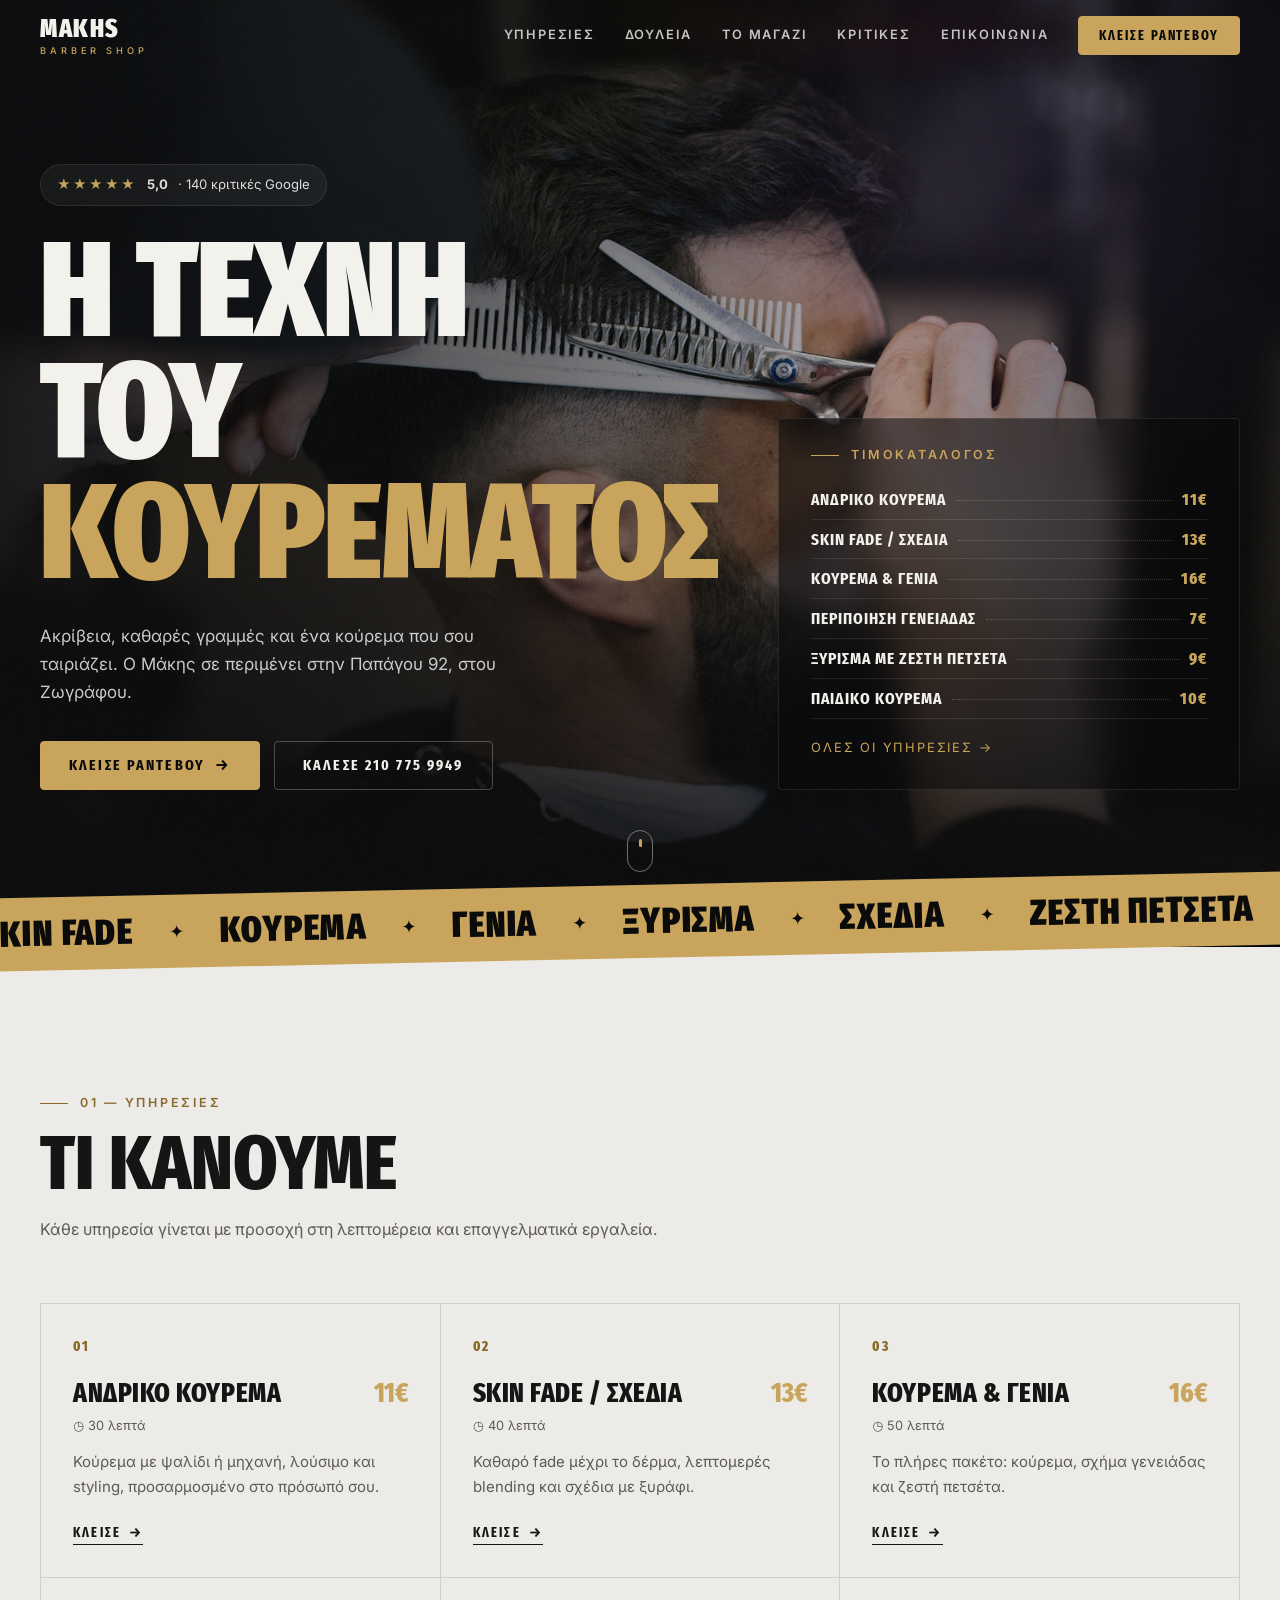
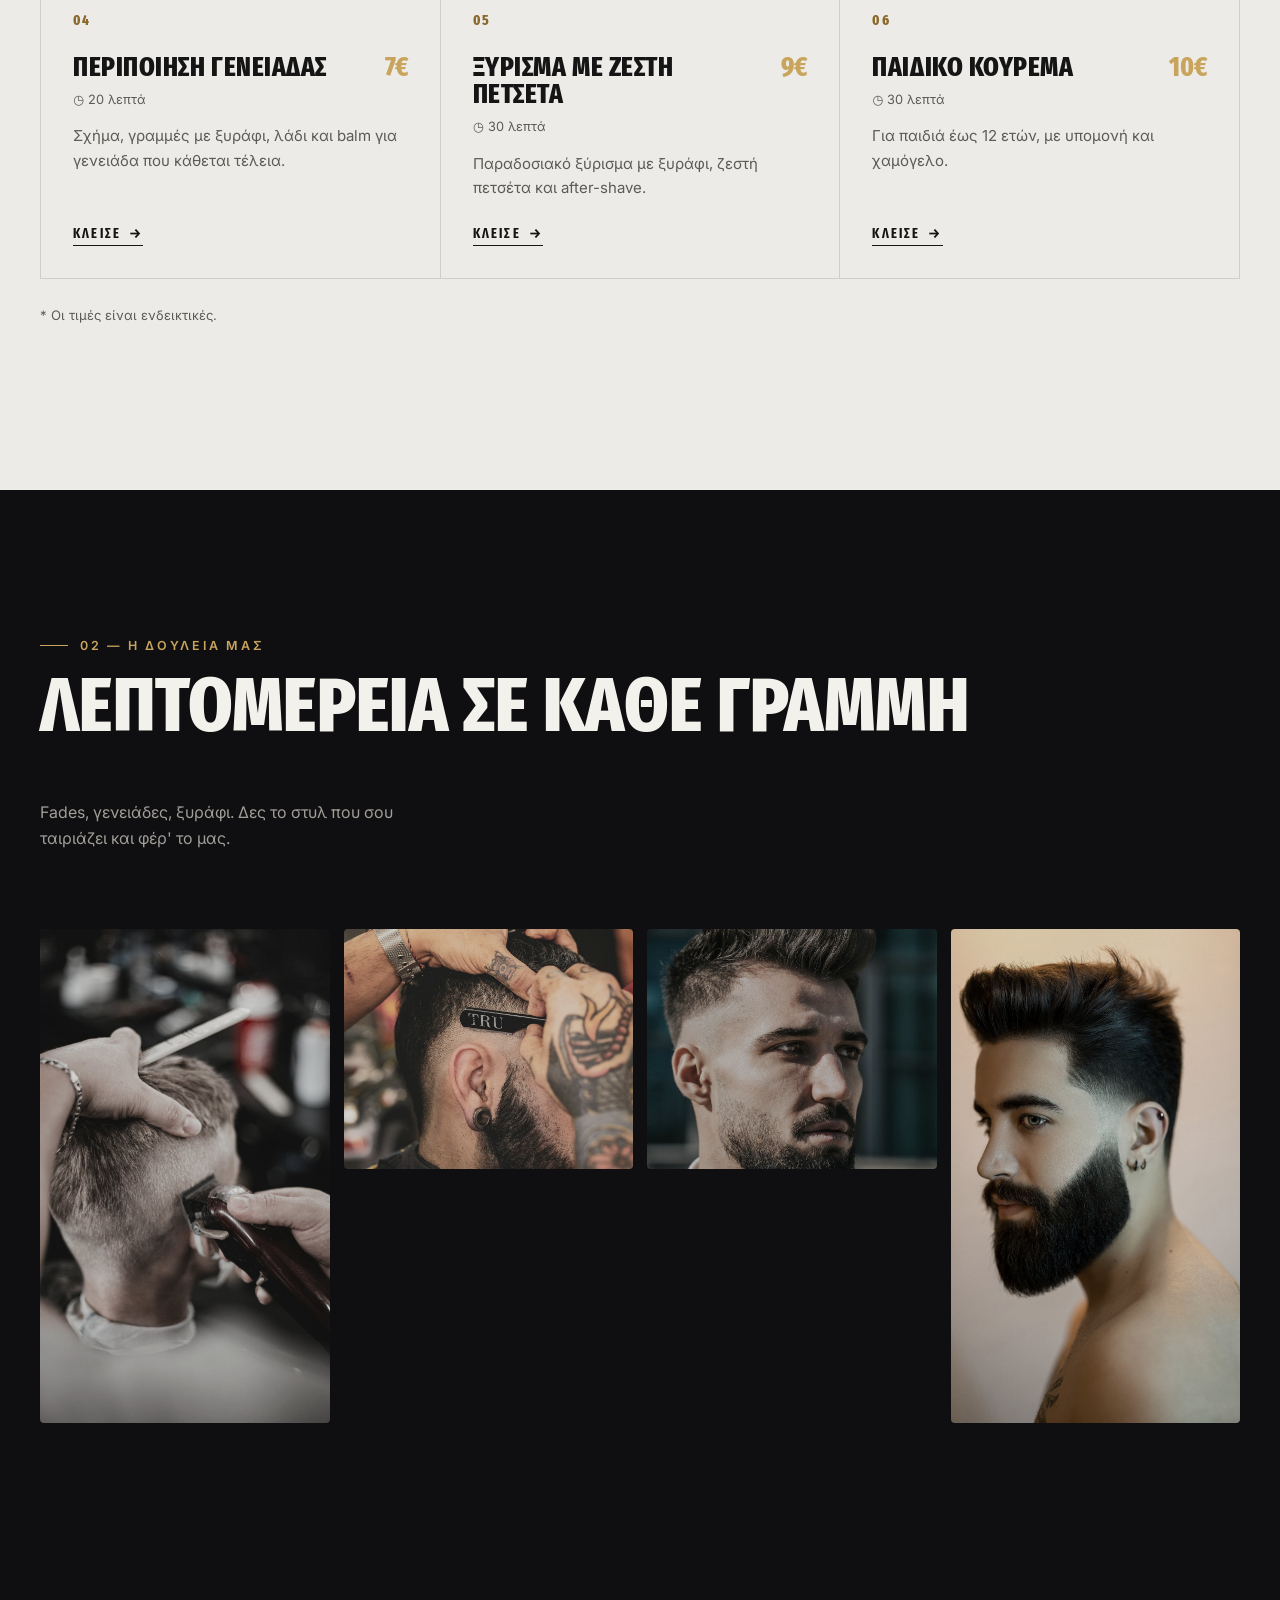
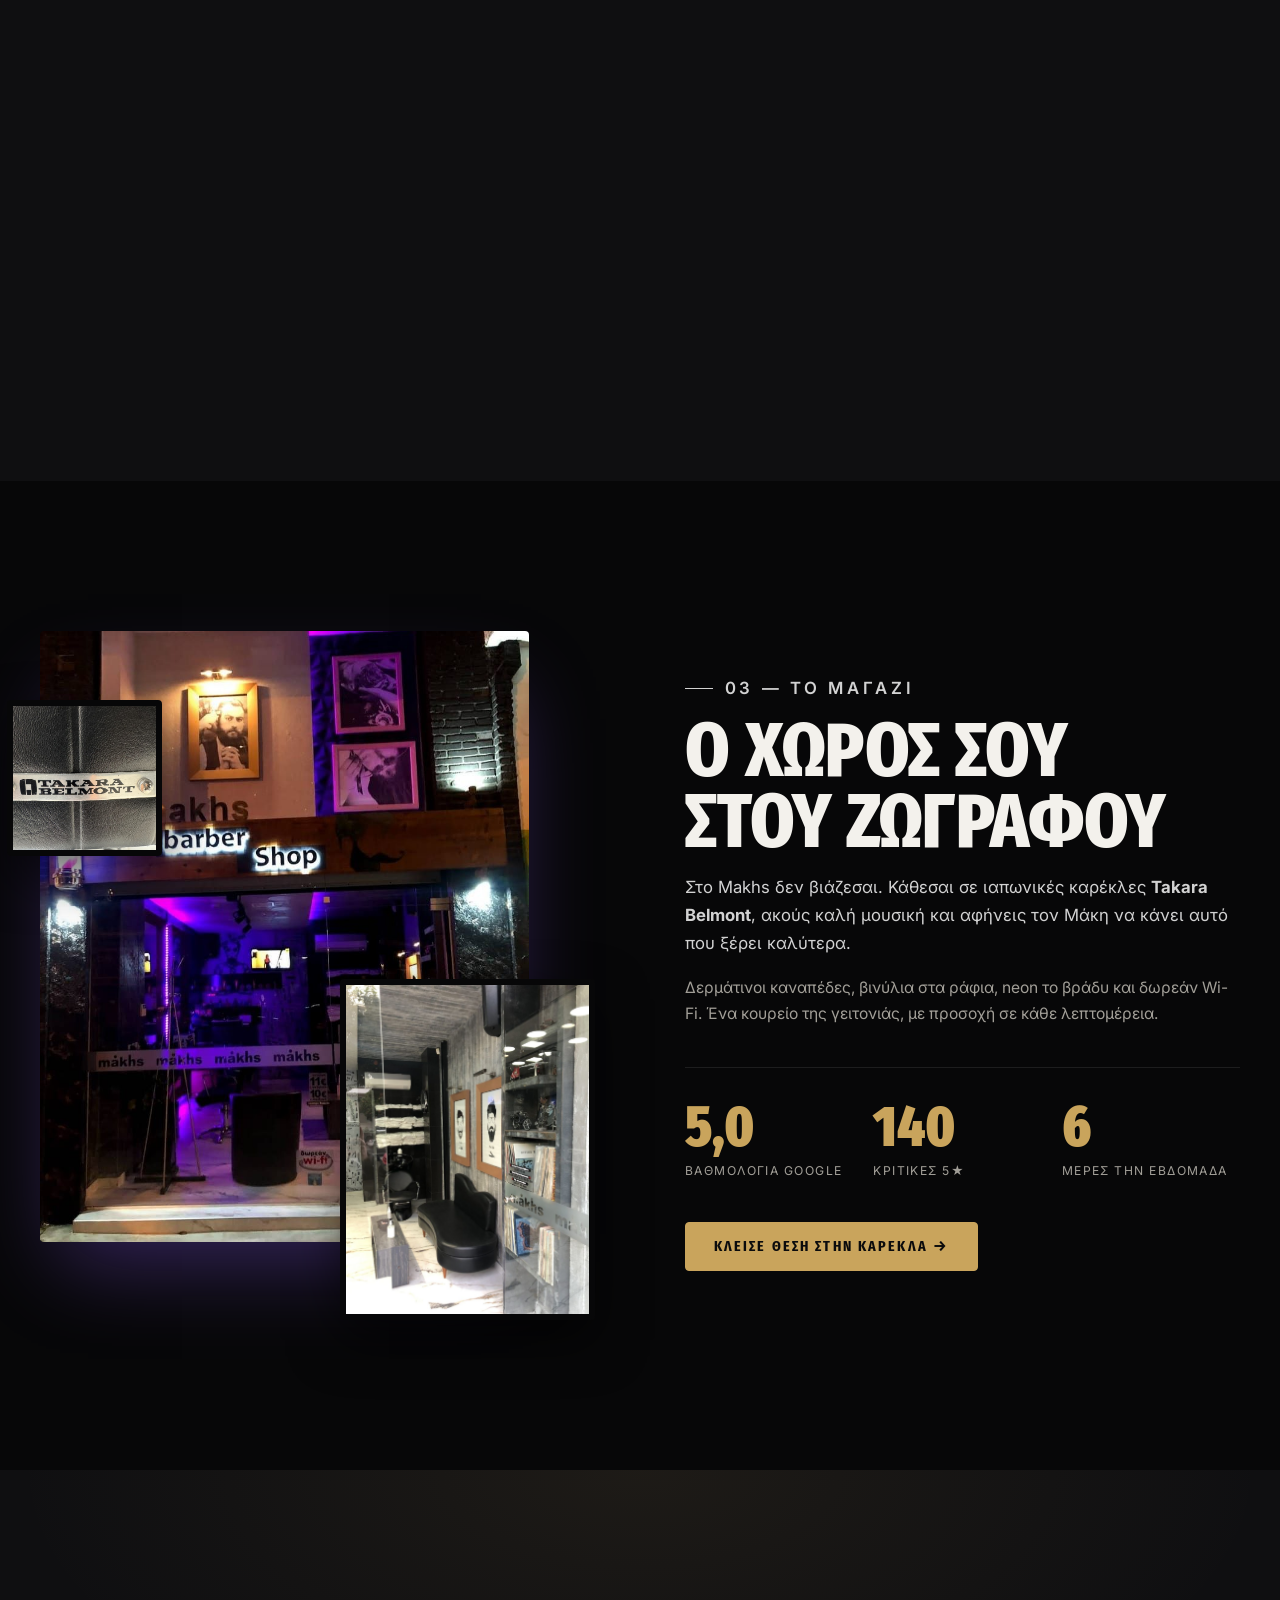
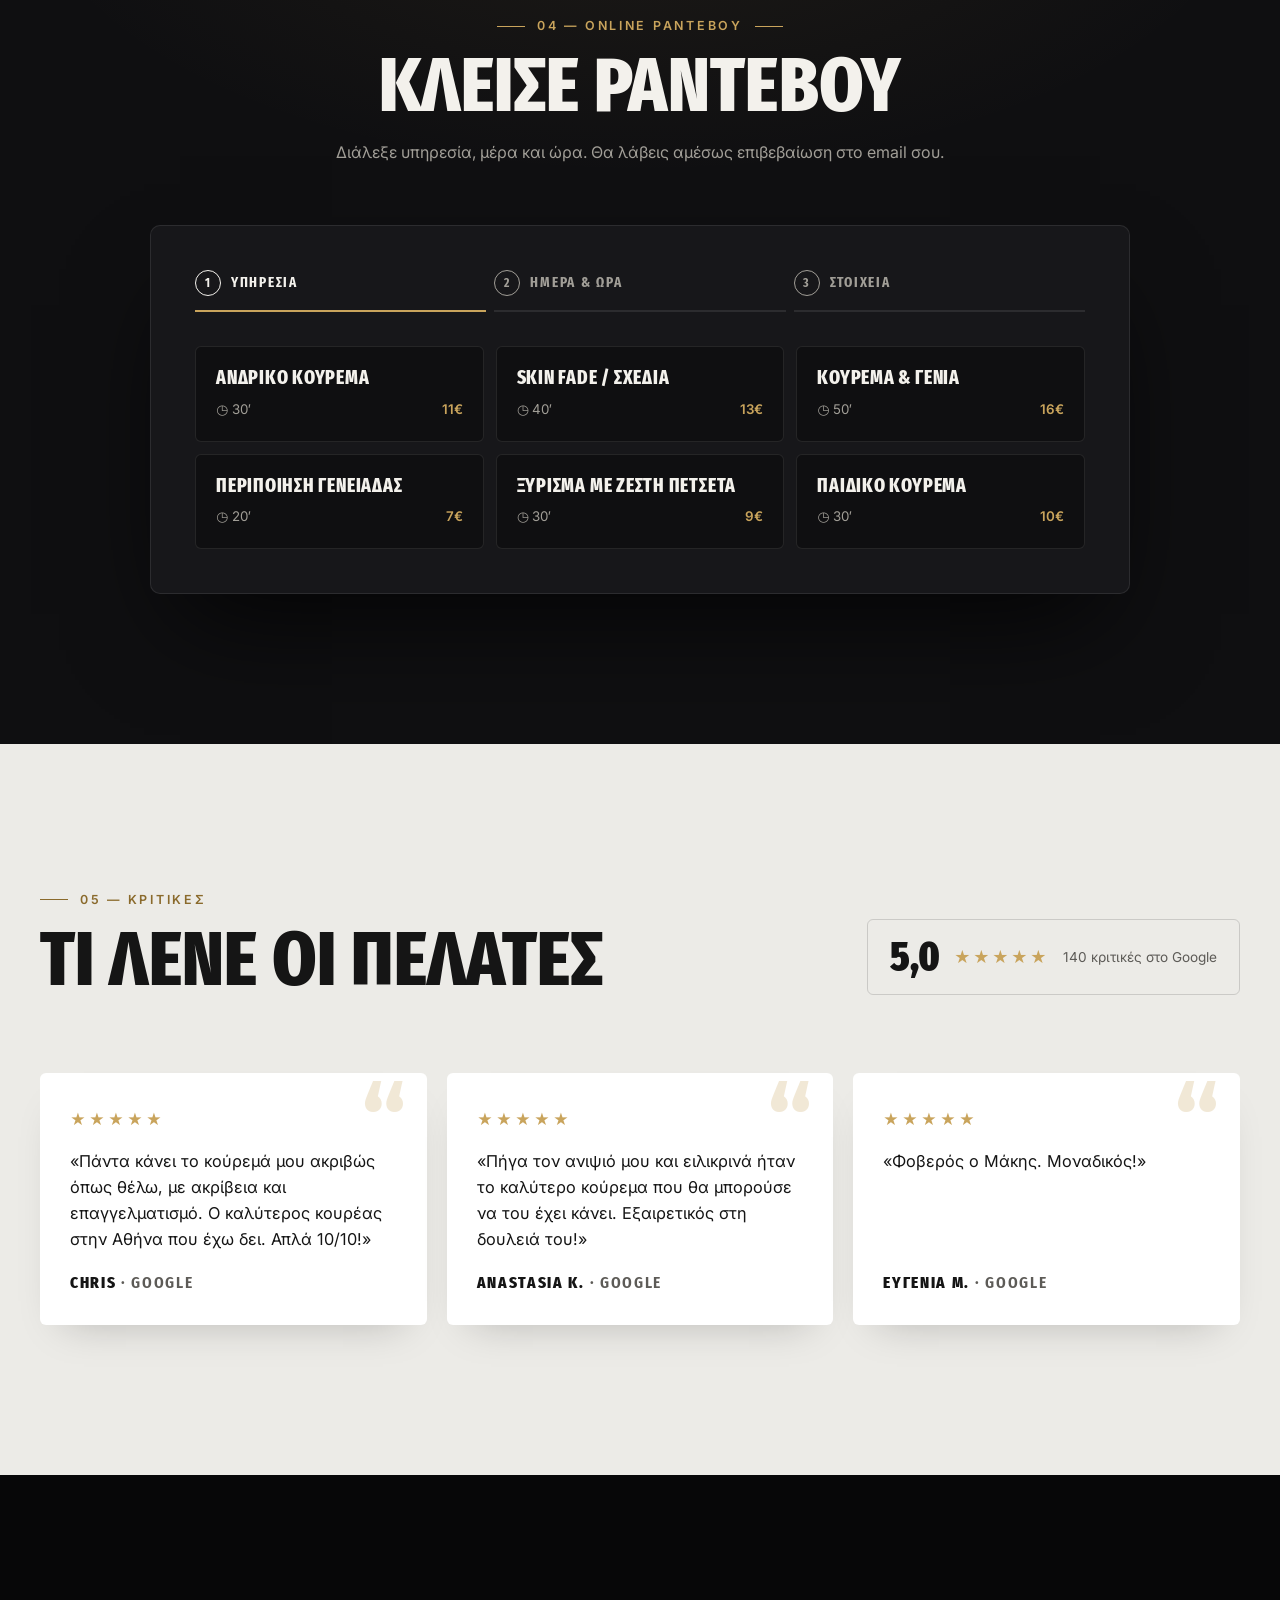
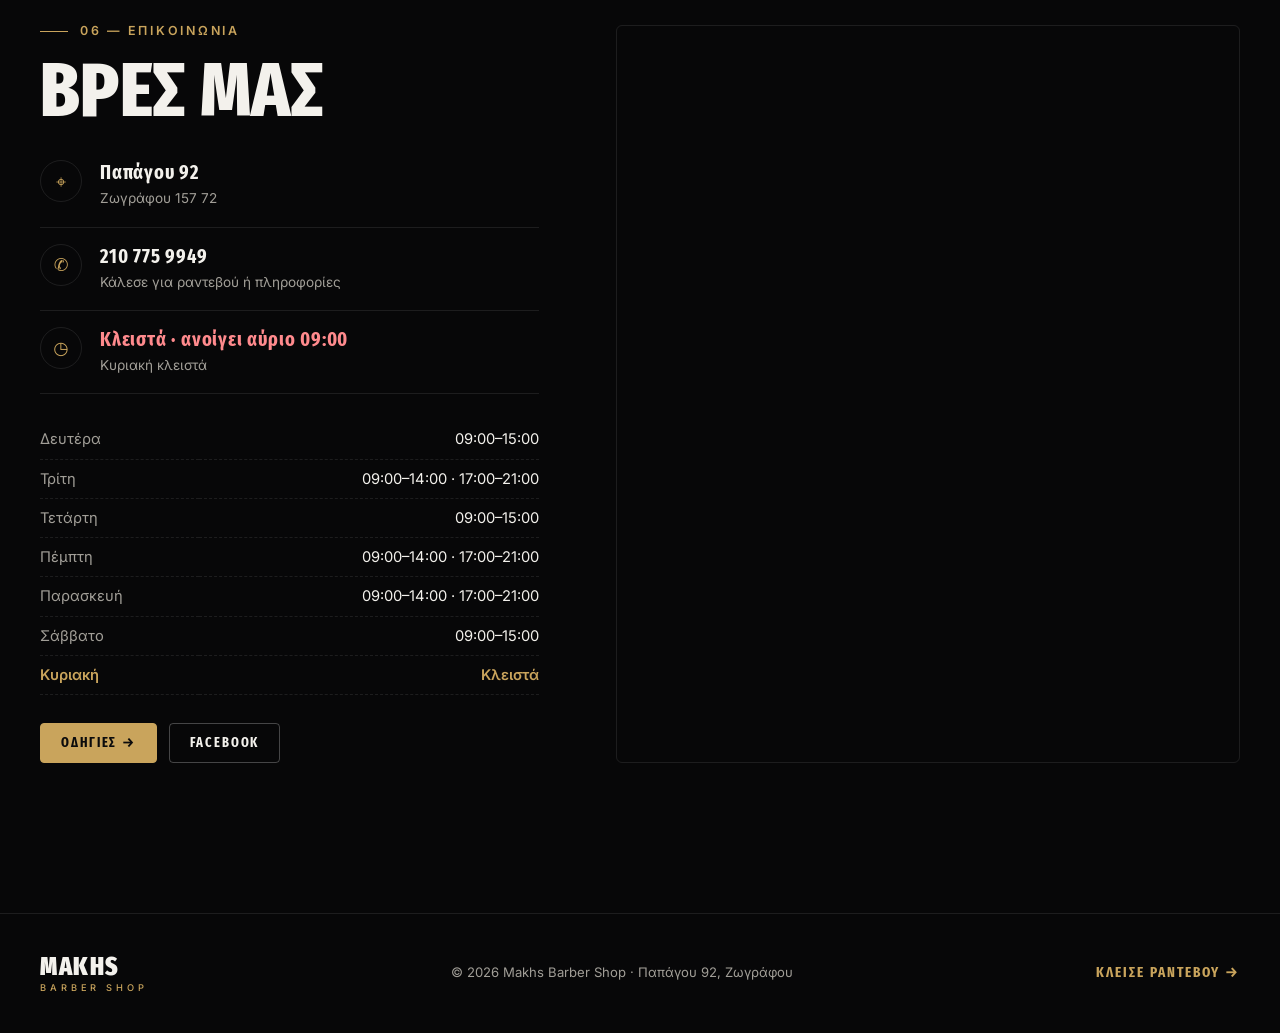
==== commit 5330efcf: "Faster, safer booking and shorter splash - Booking: load 30 days of availability in one request on p" ====
--- a/index.html
+++ b/index.html
@@ -10,10 +10,12 @@
   <meta property="og:description" content="Η τέχνη του κουρέματος. Κλείσε ραντεβού online σε 30 δευτερόλεπτα.">
   <meta property="og:image" content="assets/img/shop/storefront.jpg">
   <link rel="icon" href="data:image/svg+xml,<svg xmlns='http://www.w3.org/2000/svg' viewBox='0 0 64 64'><rect width='64' height='64' rx='14' fill='%230b0b0c'/><text x='32' y='45' font-family='Arial Black,Arial' font-weight='900' font-size='38' text-anchor='middle' fill='%23c9a45c'>M</text></svg>">
+  <link rel="preconnect" href="https://script.google.com" crossorigin>
+  <link rel="preconnect" href="https://script.googleusercontent.com" crossorigin>
   <link rel="preconnect" href="https://fonts.googleapis.com">
   <link rel="preconnect" href="https://fonts.gstatic.com" crossorigin>
   <link href="https://fonts.googleapis.com/css2?family=Fira+Sans+Extra+Condensed:wght@600;700;800;900&family=Inter:wght@300;400;500;600&display=swap" rel="stylesheet">
-  <link rel="stylesheet" href="assets/css/style.css?v=2">
+  <link rel="stylesheet" href="assets/css/style.css?v=3">
   <script type="application/ld+json">
   {"@context":"https://schema.org","@type":"BarberShop","name":"Makhs Barber Shop","telephone":"+302107759949",
    "address":{"@type":"PostalAddress","streetAddress":"Παπάγου 92","addressLocality":"Ζωγράφου","postalCode":"15772","addressCountry":"GR"},
@@ -199,6 +201,7 @@
               </div>
               <div class="cal__dow"><span>Δε</span><span>Τρ</span><span>Τε</span><span>Πε</span><span>Πα</span><span>Σα</span><span>Κυ</span></div>
               <div class="cal__grid" id="calGrid"></div>
+              <p class="cal__legend"><span><i></i>Διαθέσιμη</span><span><i class="is-sel"></i>Επιλογή</span><span><i class="is-closed"></i>Κλειστά / πλήρες</span></p>
             </div>
             <div class="slots">
               <h4 id="slotsTitle">Διάλεξε ημέρα</h4>
@@ -339,8 +342,8 @@
 
 <div class="cursor" id="cursor"></div>
 
-<script src="assets/js/config.js?v=2"></script>
-<script src="assets/js/main.js?v=2"></script>
-<script src="assets/js/booking.js?v=2"></script>
+<script src="assets/js/config.js?v=3"></script>
+<script src="assets/js/main.js?v=3"></script>
+<script src="assets/js/booking.js?v=3"></script>
 </body>
 </html>
--- a/assets/css/style.css
+++ b/assets/css/style.css
@@ -79,11 +79,12 @@
   pointer-events: all;
 }
 .splash__half {
-  position: absolute; left: 0; right: 0; height: 50.5%; background: var(--black);
-  transition: transform 1.1s var(--ease-io);
-}
-.splash__half--top { top: 0; }
-.splash__half--bottom { bottom: 0; }
+  position: absolute; left: 0; right: 0; background: var(--black);
+  transition: transform .8s var(--ease-io); overflow: hidden;
+}
+/* --cut = where the blade cuts (set by JS to the middle of the word) */
+.splash__half--top { top: 0; height: calc(var(--cut, 50%) + 1px); }
+.splash__half--bottom { bottom: 0; height: calc(100% - var(--cut, 50%) + 1px); }
 .splash__half::after {
   content: ""; position: absolute; inset: 0;
   background: radial-gradient(60% 80% at 50% 100%, rgba(139,92,246,.16), transparent 70%);
@@ -107,7 +108,7 @@
 @keyframes letterUp { to { transform: translateY(0); opacity: 1; } }
 .splash__sub {
   margin: 18px 0 0; font: 600 .82rem/1 var(--body); letter-spacing: .5em; text-transform: uppercase;
-  color: var(--text-dim); opacity: 0; animation: fadeIn .8s .9s ease forwards;
+  color: var(--text-dim); opacity: 0; animation: fadeIn .7s .6s ease forwards;
   display: flex; align-items: center; justify-content: center; gap: 16px;
 }
 .splash__sub i { width: 6px; height: 6px; background: var(--gold); transform: rotate(45deg); display: inline-block; }
@@ -126,7 +127,7 @@
 @keyframes pole { to { transform: translateY(-50%); } }
 
 .splash__blade {
-  position: absolute; left: 0; top: 50%; height: 2px; width: 100%;
+  position: absolute; left: 0; top: var(--cut, 50%); height: 2px; margin-top: -1px; width: 100%;
   background: linear-gradient(90deg, transparent, var(--gold-2) 30%, #fff 50%, var(--gold-2) 70%, transparent);
   box-shadow: 0 0 18px var(--gold), 0 0 40px rgba(201,164,92,.6);
   transform: scaleX(0); transform-origin: left; opacity: 0;
@@ -145,7 +146,14 @@
 @keyframes sliceContent { 70% { clip-path: inset(0 0 0 0); } 100% { clip-path: inset(0 0 0 0); opacity: 1; } }
 .splash.is-open .splash__half--top { transform: translateY(-101%); }
 .splash.is-open .splash__half--bottom { transform: translateY(101%); }
-.splash.is-open .splash__content { opacity: 0; transform: scale(1.08); }
+/* at the cut, the logo is split: one copy rides away on each half, so it leaves together with the screen */
+.splash__ghost { position: absolute; left: 0; right: 0; display: grid; place-items: center; pointer-events: none; z-index: 1; }
+.splash__ghost--top { top: 0; }
+.splash__ghost--bottom { bottom: 0; }
+.splash .splash__content--ghost, .splash .splash__content--ghost * { animation: none !important; }
+.splash .splash__content--ghost { opacity: 1 !important; transform: none !important; transition: none; visibility: visible !important; }
+.splash__content--ghost .splash__word span, .splash__content--ghost .splash__sub, .splash__content--ghost .splash__pole { opacity: 1; transform: none; }
+.splash.is-open .splash__content { visibility: hidden; }
 .splash.is-open .splash__skip { opacity: 0; }
 .splash.is-gone { display: none; }
 
@@ -382,6 +390,15 @@
 .day:disabled { background: none; color: rgba(255,255,255,.18); cursor: default; }
 .day.is-today::after { content: ""; position: absolute; left: 50%; bottom: 6px; width: 4px; height: 4px; margin-left: -2px; border-radius: 50%; background: var(--gold); }
 .day.is-selected { background: var(--gold); color: #0b0b0c; font-weight: 700; }
+/* closed (Sunday), day off from Google Calendar, fully booked: all greyed out the same way */
+.day.is-closed, .day.is-off, .day.is-full, .day.is-past { background: rgba(0,0,0,.35); color: rgba(255,255,255,.16); }
+.day.is-full { text-decoration: line-through; text-decoration-color: rgba(255,255,255,.22); }
+.cal__grid.is-loading .day.is-unknown:not(:disabled) { color: transparent; background: linear-gradient(90deg, rgba(255,255,255,.03), rgba(255,255,255,.09), rgba(255,255,255,.03)); background-size: 200% 100%; animation: shimmer 1.2s infinite; }
+.cal__legend { display: flex; gap: 18px; flex-wrap: wrap; margin: 14px 0 0; font-size: .74rem; color: var(--text-dim); }
+.cal__legend i { display: inline-block; width: 10px; height: 10px; border-radius: 3px; margin-right: 7px; vertical-align: -1px; background: rgba(255,255,255,.08); }
+.cal__legend i.is-sel { background: var(--gold); }
+.cal__legend i.is-closed { background: rgba(0,0,0,.6); border: 1px solid rgba(255,255,255,.08); }
+.link-btn { background: none; border: 0; padding: 0; text-decoration: underline; text-underline-offset: 3px; font: inherit; }
 .day--blank { visibility: hidden; }
 .slots h4 { margin: 4px 0 18px; font: 800 1.2rem/1.1 var(--display); text-transform: uppercase; letter-spacing: .06em; }
 .slots__grid { display: grid; grid-template-columns: repeat(auto-fill, minmax(78px, 1fr)); gap: 8px; max-height: 330px; overflow-y: auto; padding-right: 4px; }
@@ -491,6 +508,7 @@
   .shop__media { max-width: 560px; }
   .reviews { grid-template-columns: 1fr; }
   .dt { grid-template-columns: 1fr; }
+  .slots__grid { max-height: none; overflow: visible; }
 }
 @media (max-width: 820px) {
   .nav__burger { display: block; z-index: 2; }
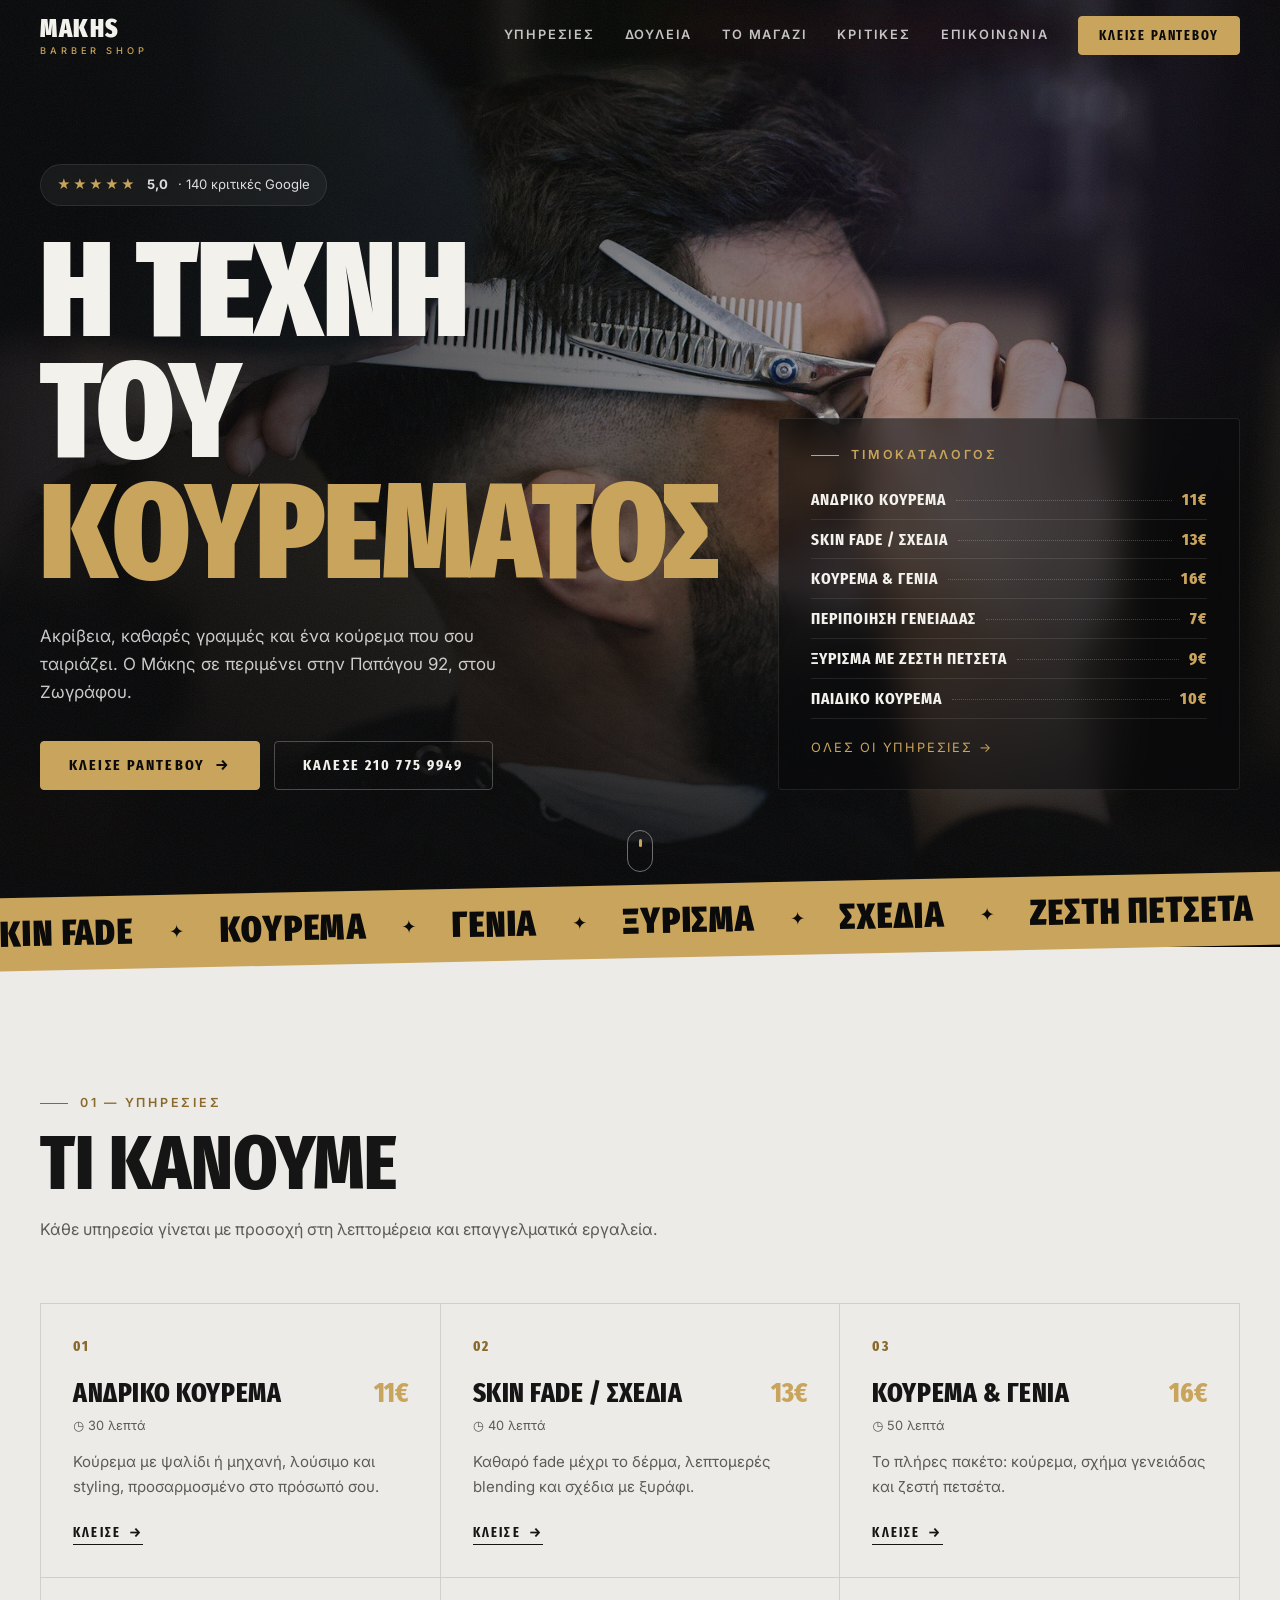
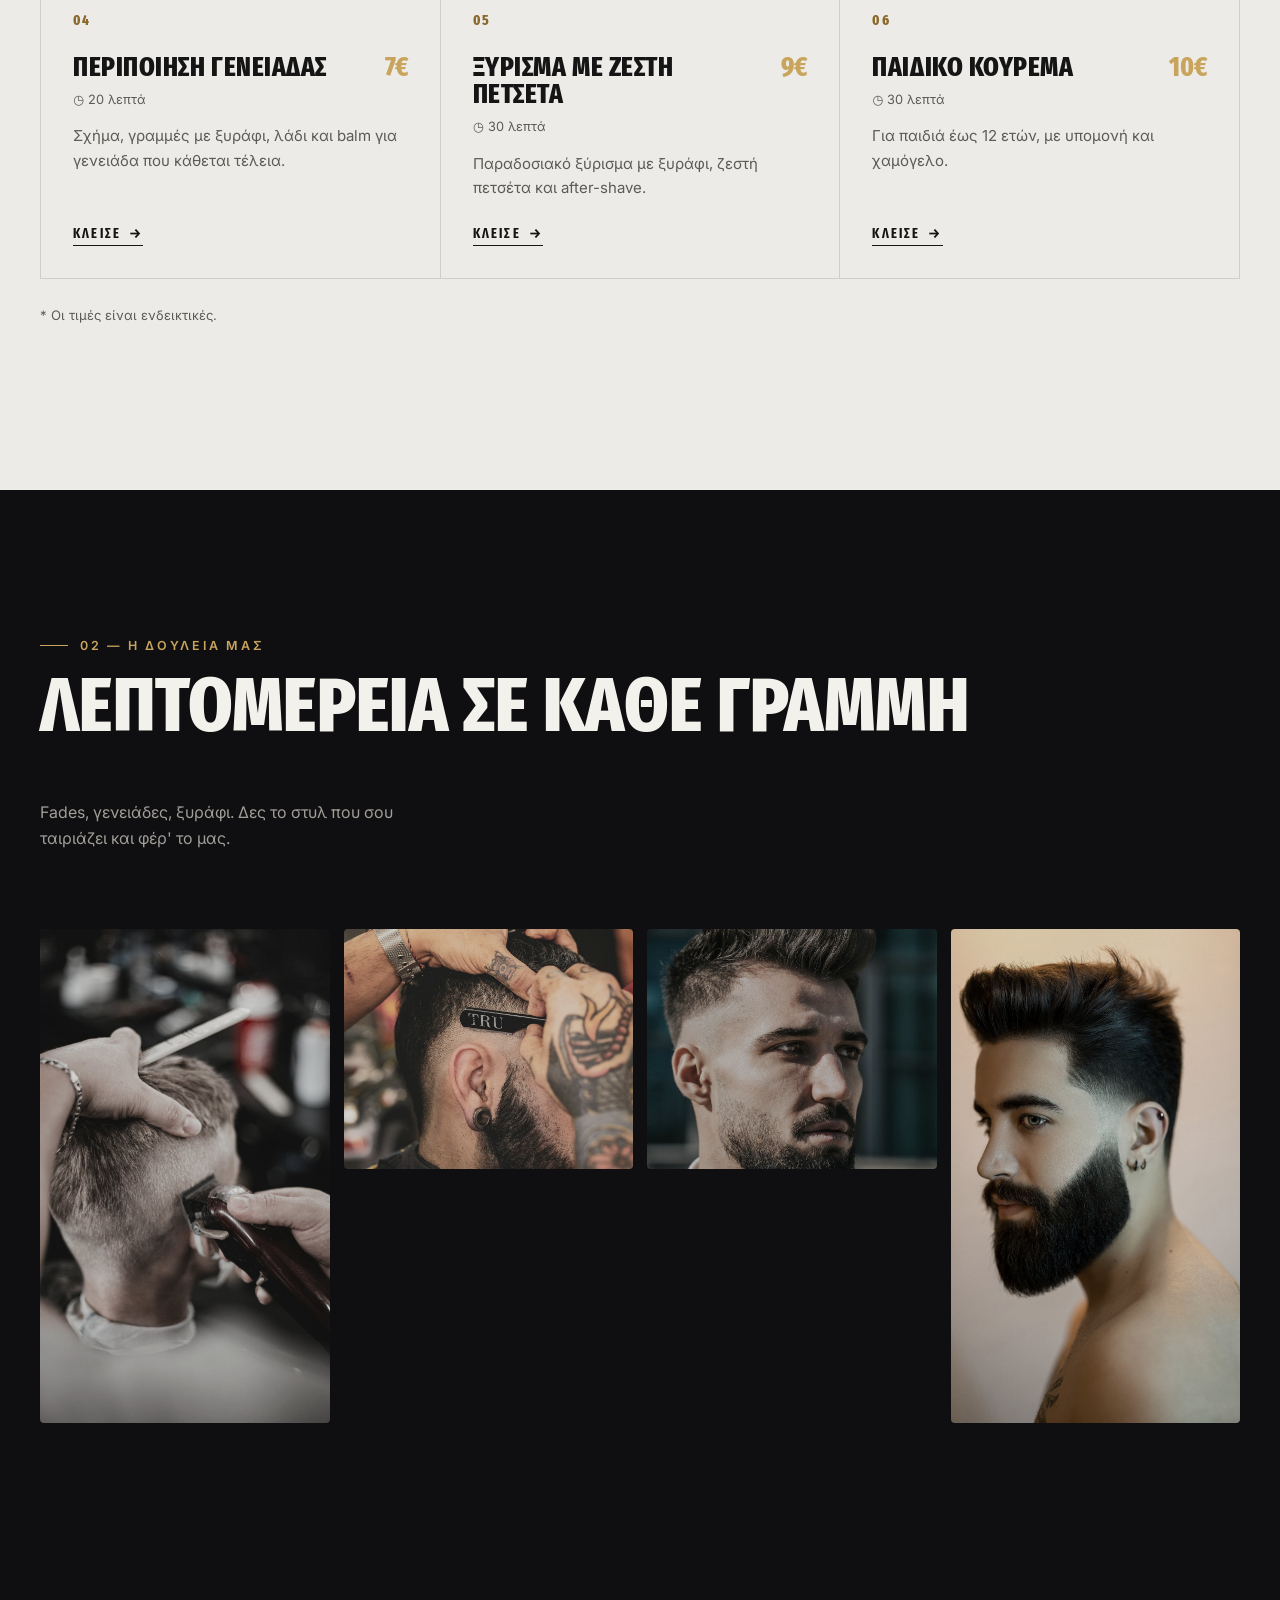
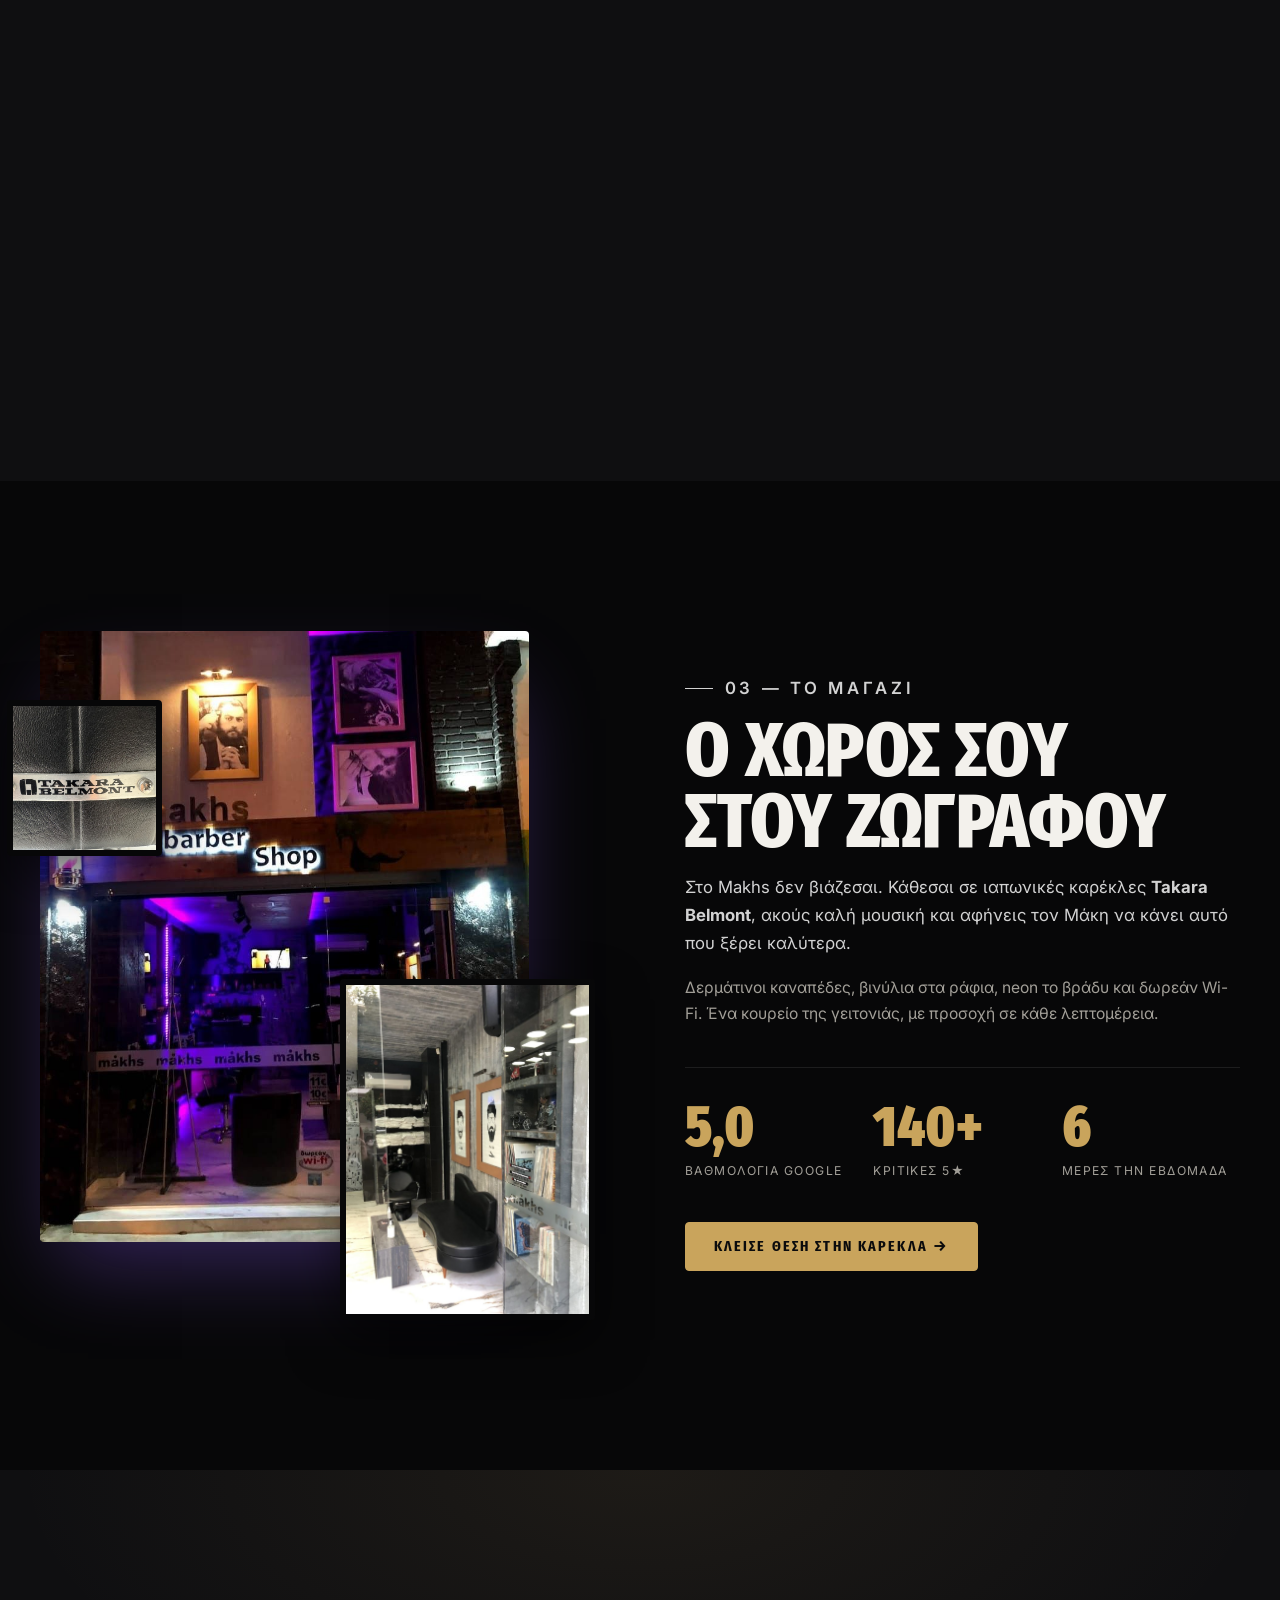
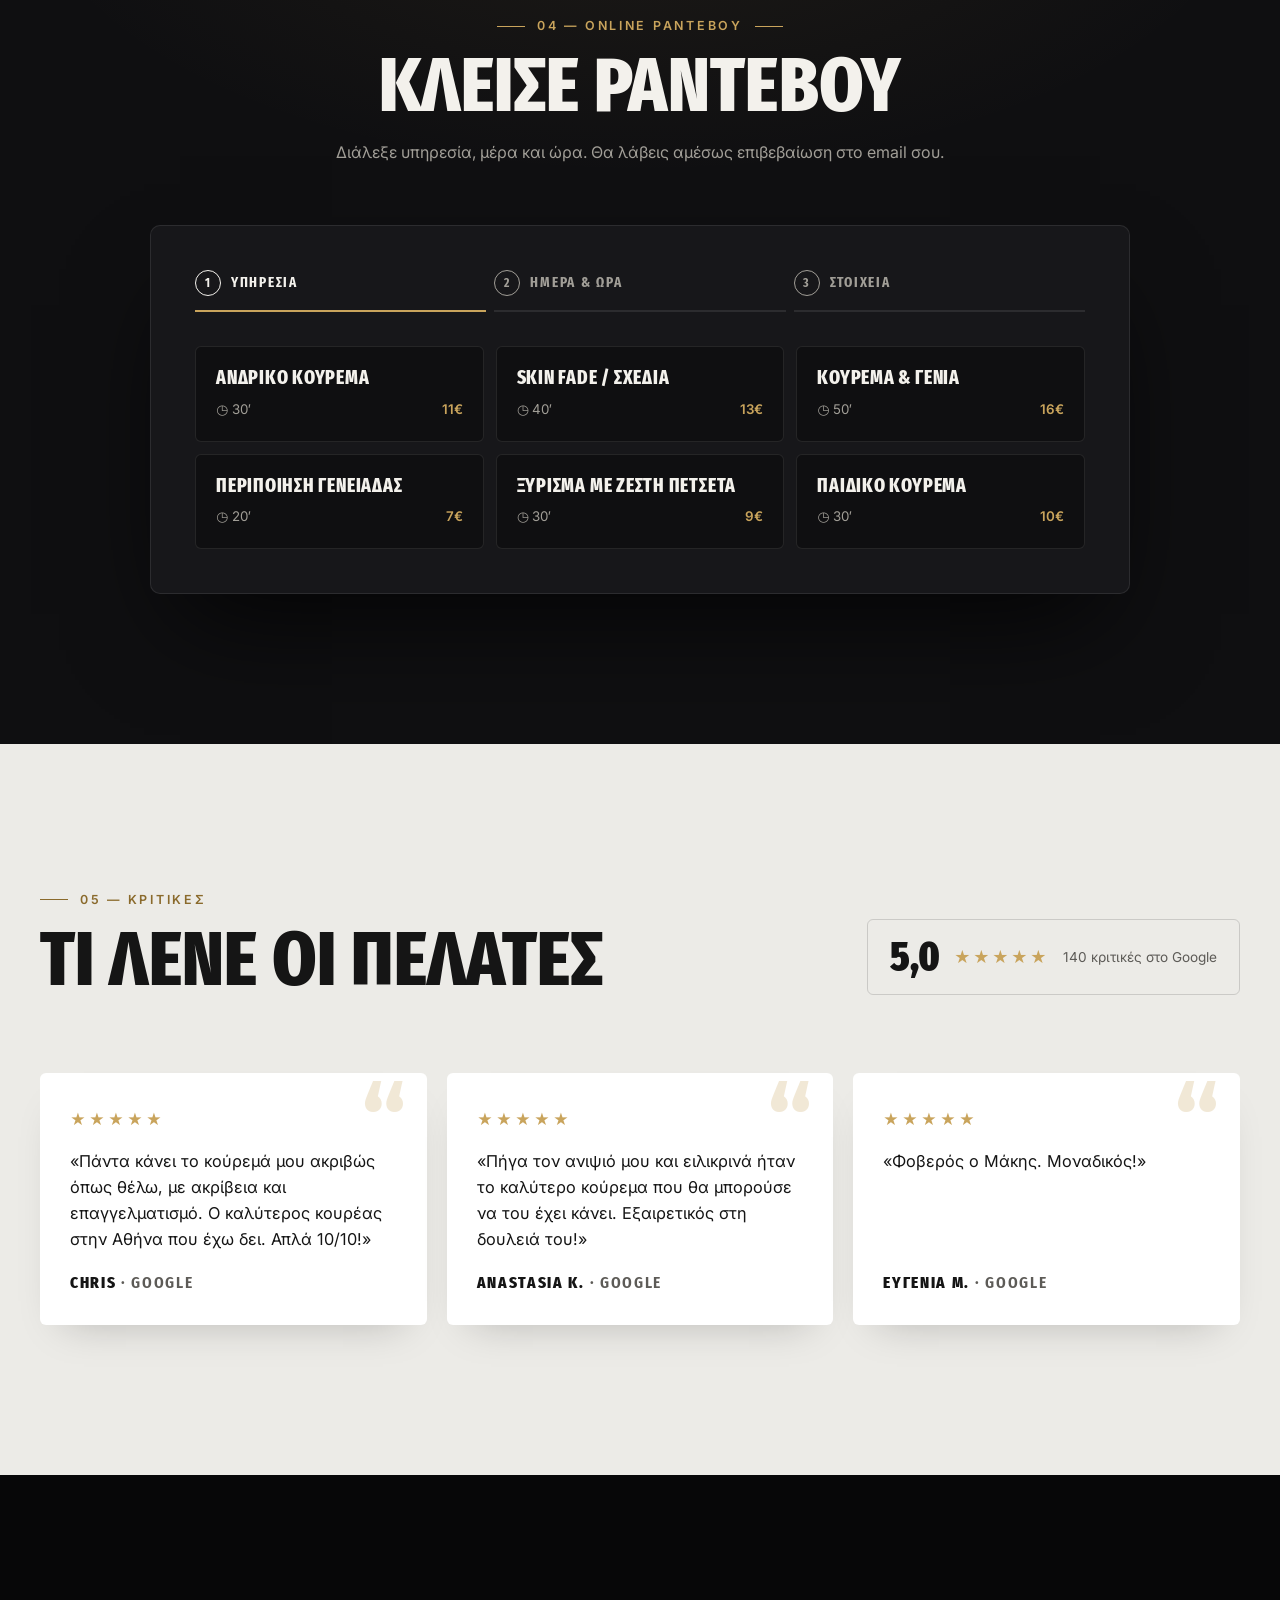
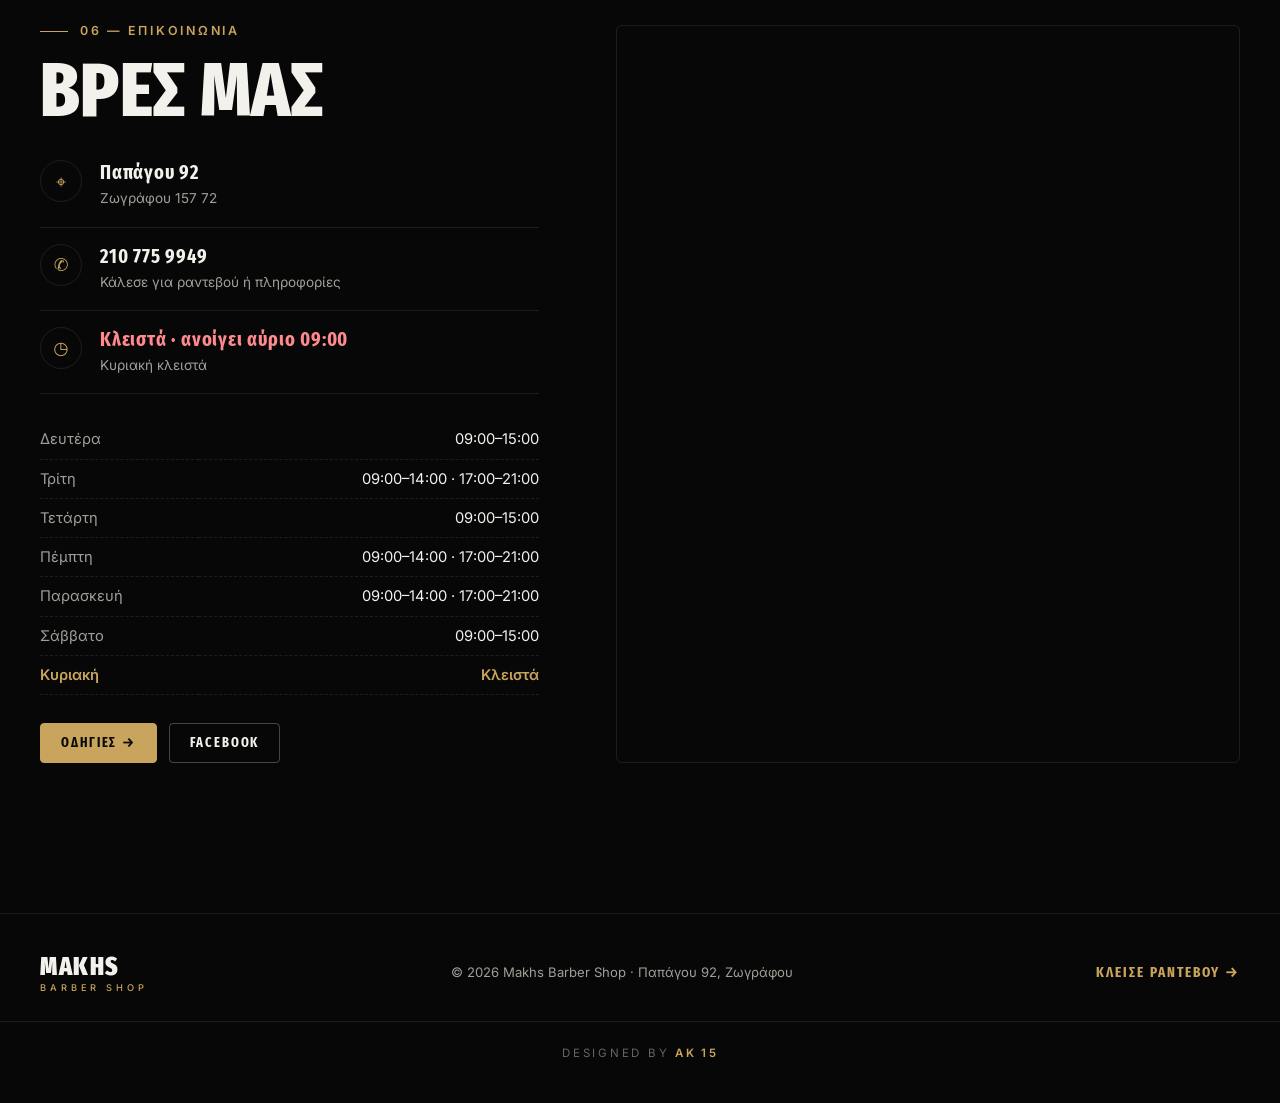
==== commit 4a3b0c5d: "Add "Designed by AK 15" credit to the footer Co-Authored-By: Claude Opus 5.5 <noreply@anthropic.com>" ====
--- a/index.html
+++ b/index.html
@@ -15,7 +15,7 @@
   <link rel="preconnect" href="https://fonts.googleapis.com">
   <link rel="preconnect" href="https://fonts.gstatic.com" crossorigin>
   <link href="https://fonts.googleapis.com/css2?family=Fira+Sans+Extra+Condensed:wght@600;700;800;900&family=Inter:wght@300;400;500;600&display=swap" rel="stylesheet">
-  <link rel="stylesheet" href="assets/css/style.css?v=3">
+  <link rel="stylesheet" href="assets/css/style.css?v=4">
   <script type="application/ld+json">
   {"@context":"https://schema.org","@type":"BarberShop","name":"Makhs Barber Shop","telephone":"+302107759949",
    "address":{"@type":"PostalAddress","streetAddress":"Παπάγου 92","addressLocality":"Ζωγράφου","postalCode":"15772","addressCountry":"GR"},
@@ -324,6 +324,7 @@
     <p>© <span id="year"></span> Makhs Barber Shop · Παπάγου 92, Ζωγράφου</p>
     <a href="#booking" class="footer__cta">Κλείσε ραντεβού →</a>
   </div>
+  <p class="footer__credit">Designed by <b>AK 15</b></p>
 </footer>
 
 <!-- Mobile sticky bar -->
--- a/assets/css/style.css
+++ b/assets/css/style.css
@@ -477,6 +477,8 @@
 .footer__inner { display: flex; justify-content: space-between; align-items: center; gap: 20px; flex-wrap: wrap; }
 .footer p { margin: 0; font-size: .82rem; color: var(--text-dim); }
 .footer__cta { font: 700 .9rem/1 var(--display); letter-spacing: .14em; text-transform: uppercase; color: var(--gold); }
+.footer__credit { margin: 28px 0 0 !important; padding-top: 22px; border-top: 1px solid var(--line); text-align: center; font-size: .72rem !important; letter-spacing: .24em; text-transform: uppercase; color: rgba(255,255,255,.38) !important; }
+.footer__credit b { color: var(--gold); font-weight: 600; letter-spacing: .2em; }
 
 /* ---------- Mobile bar ---------- */
 .mbar { display: none; }
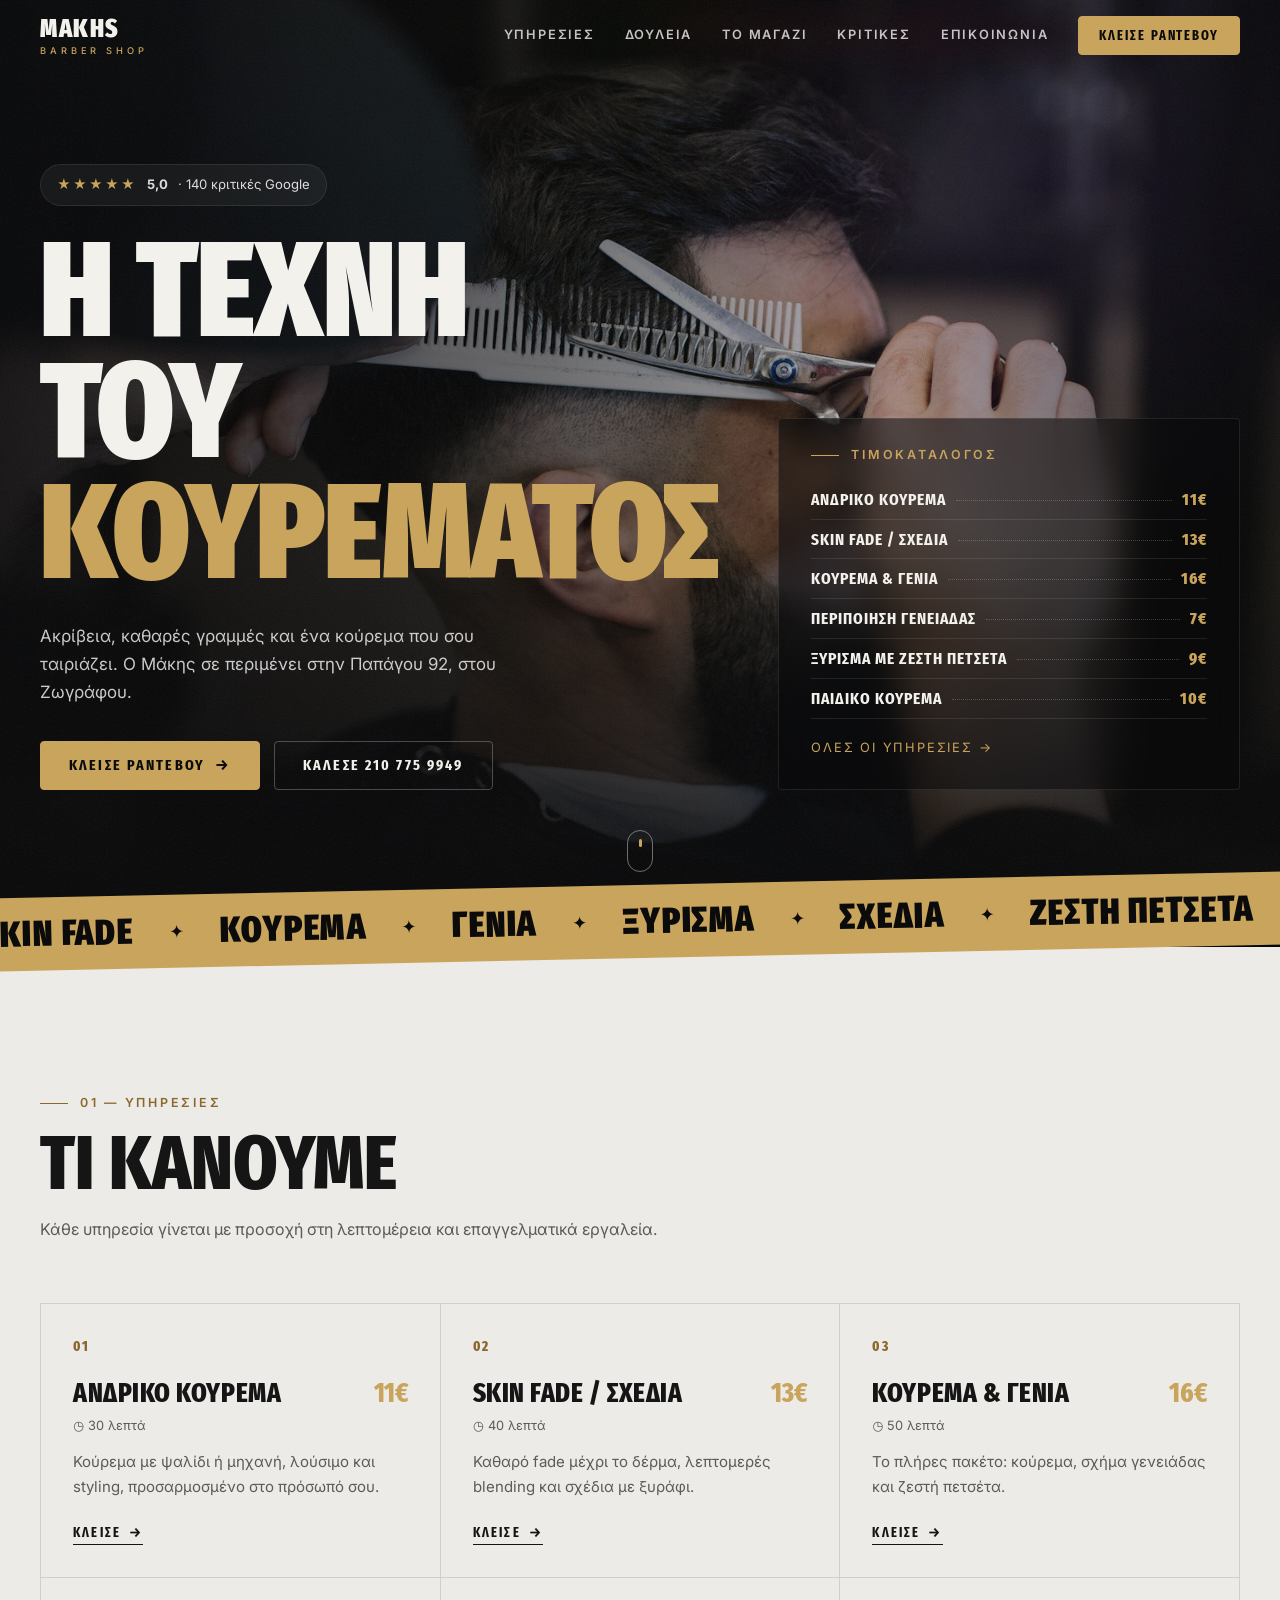
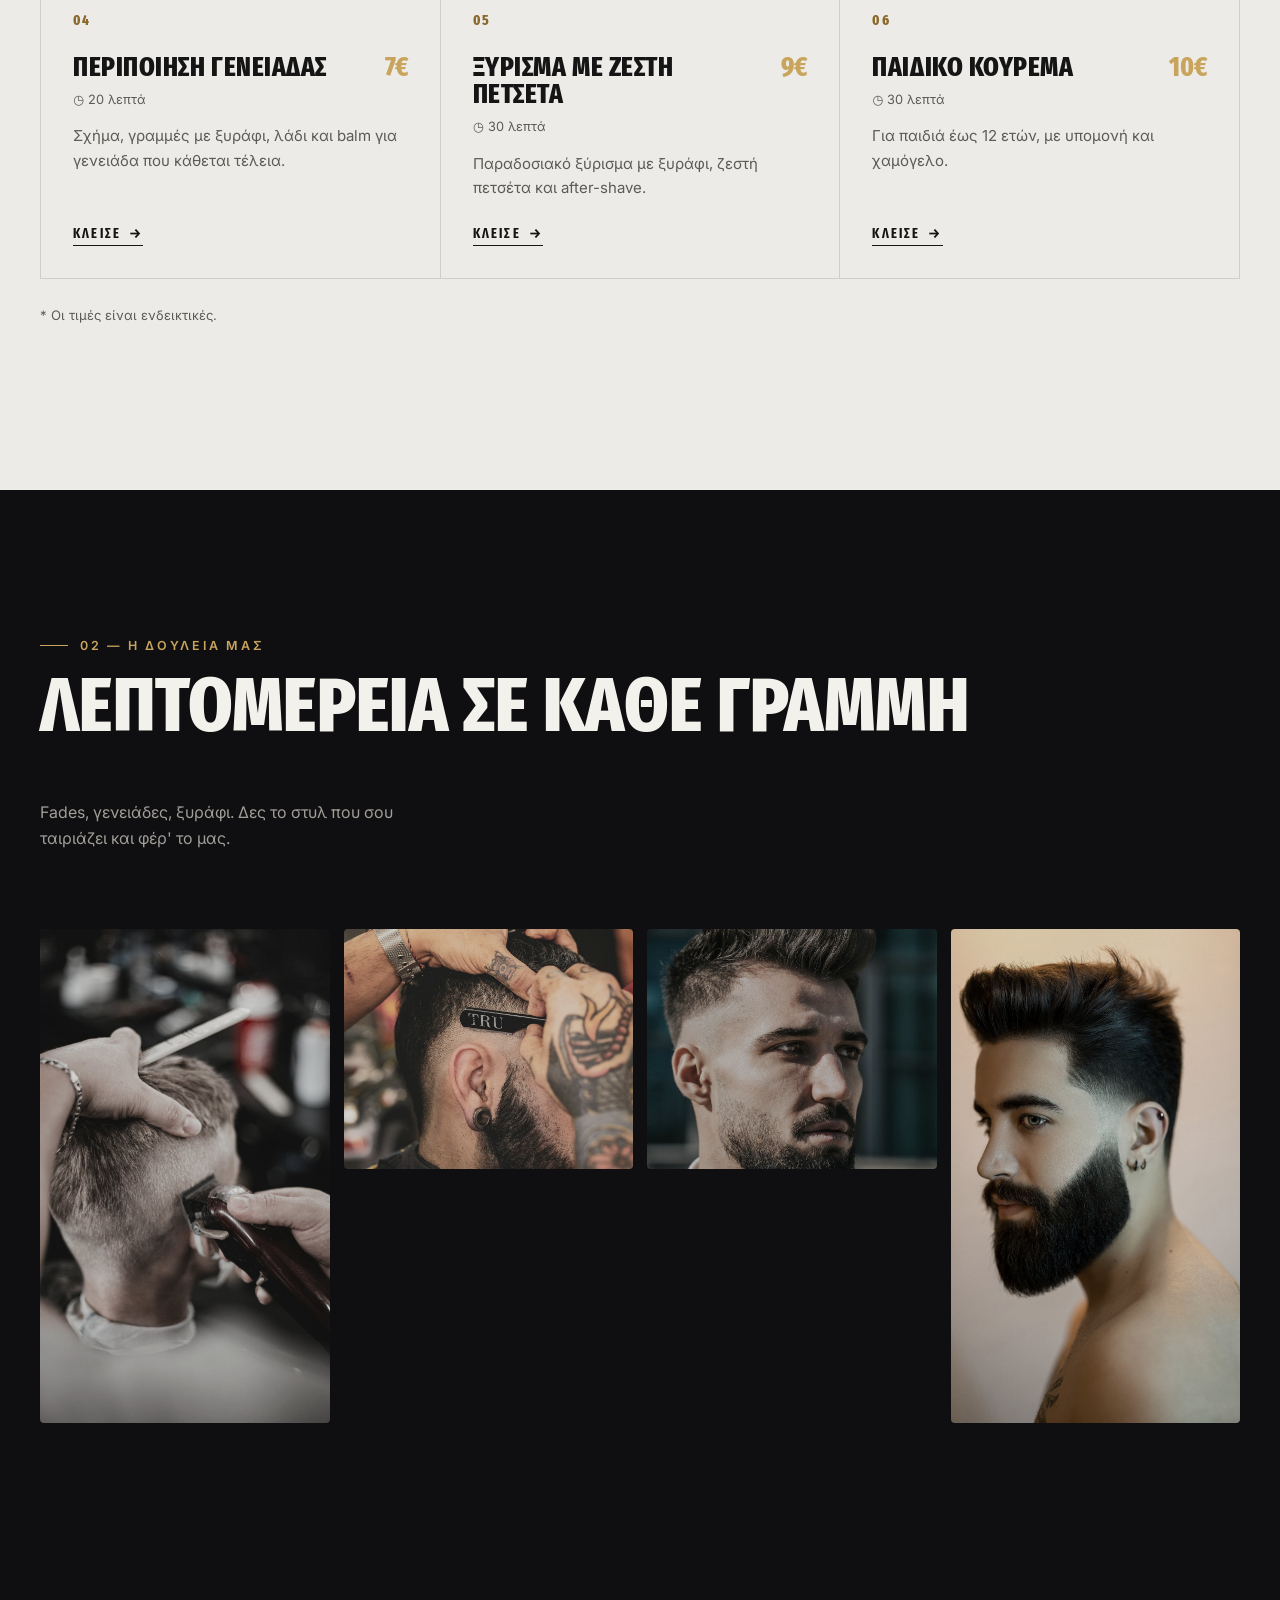
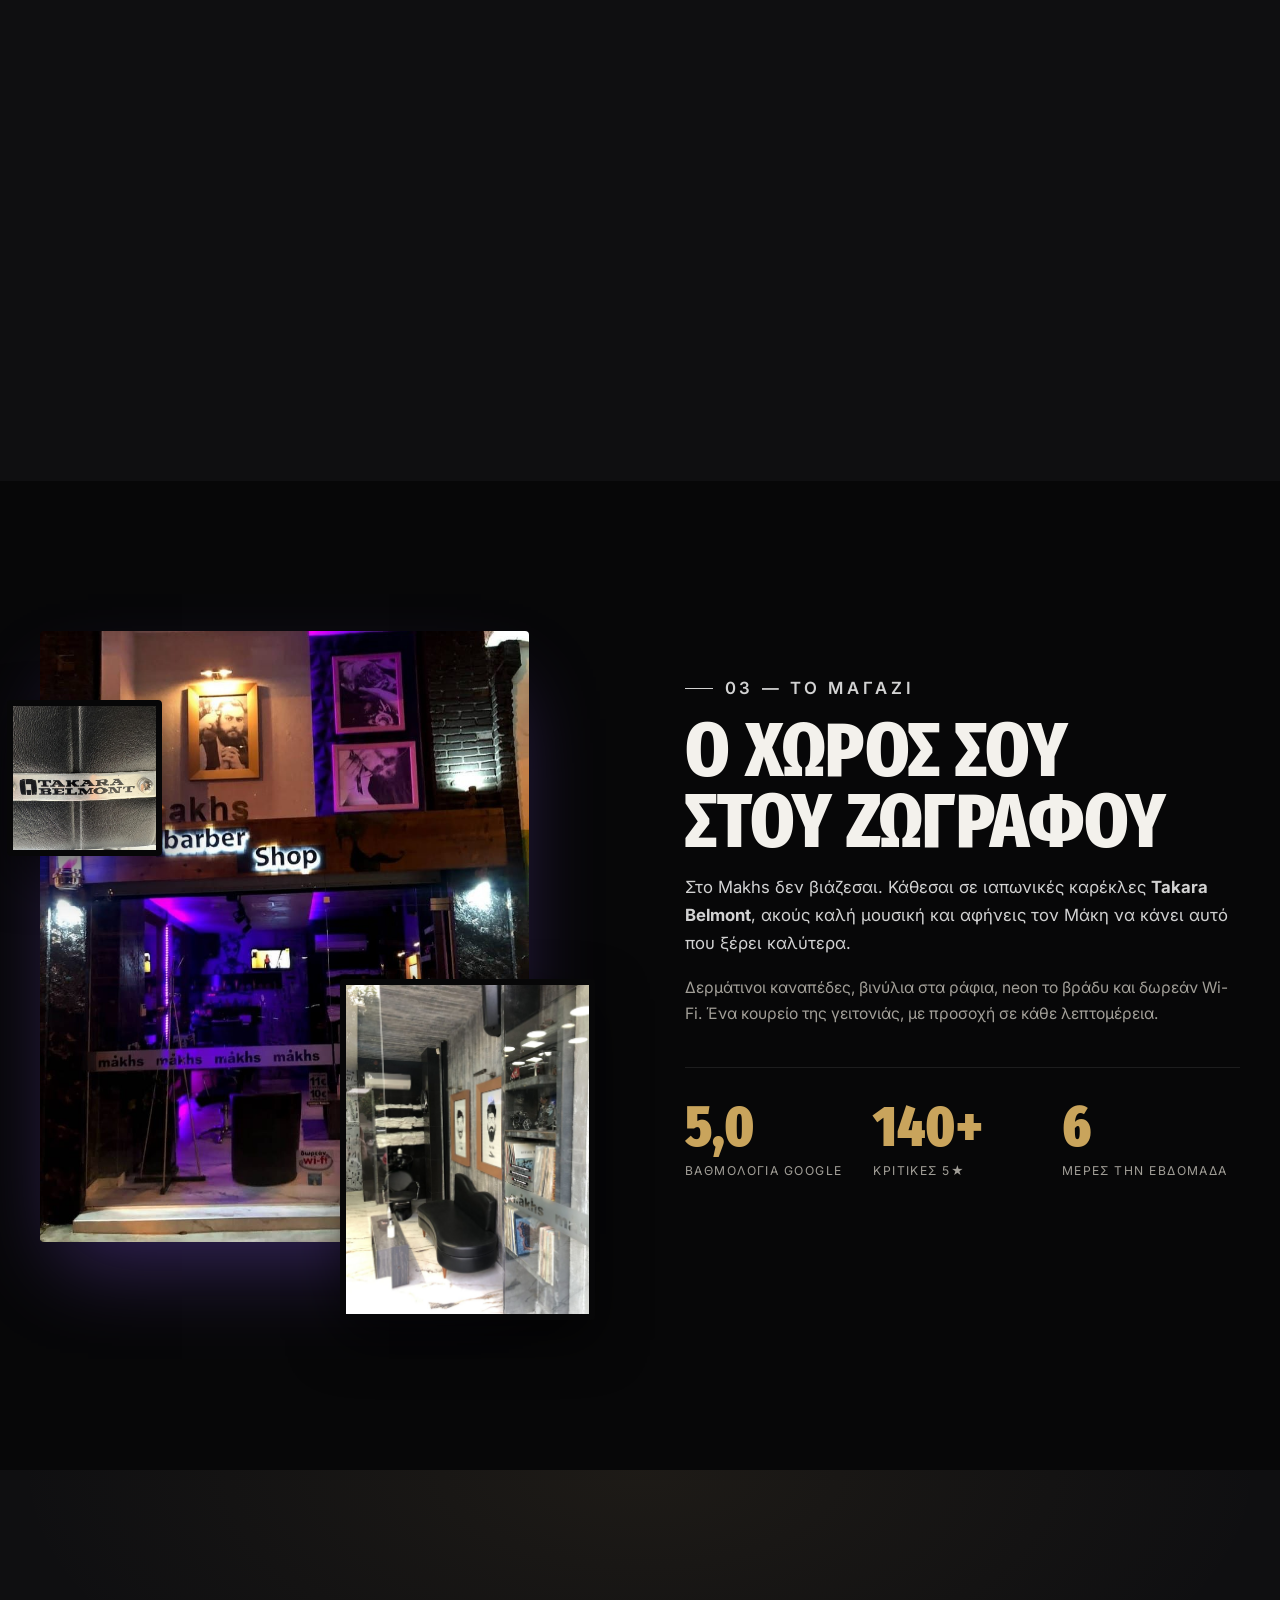
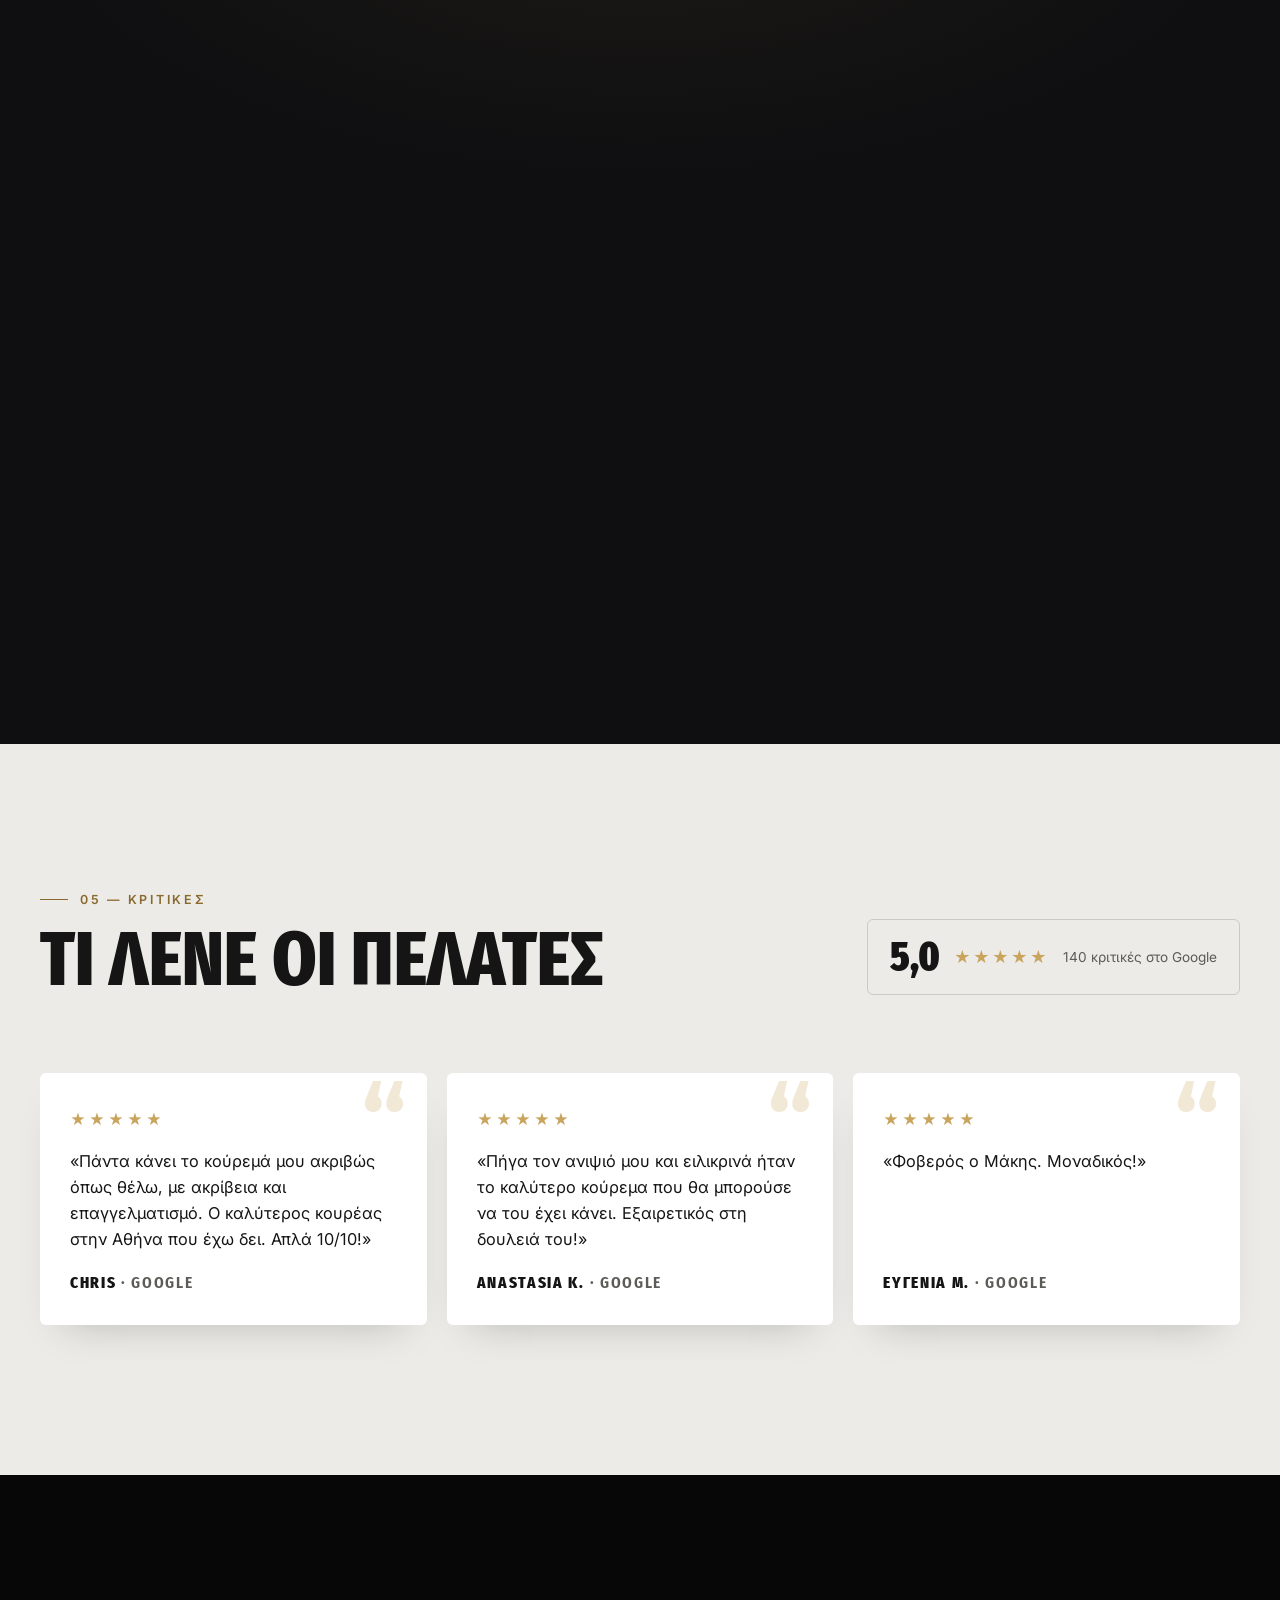
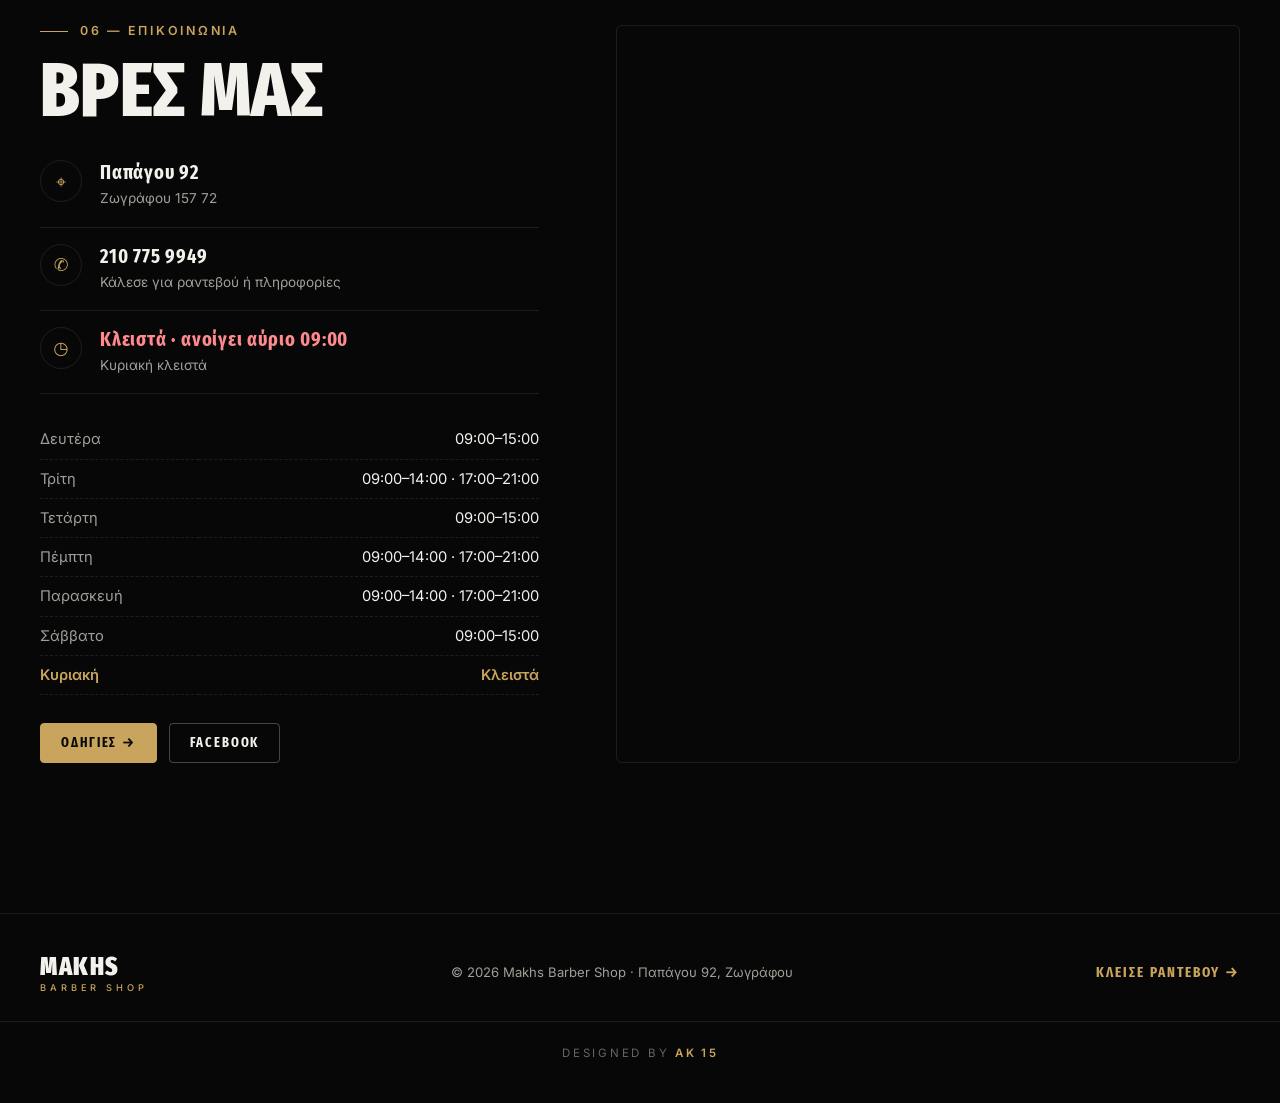
==== commit 1dd5f502: "Remove the custom mouse-follow cursor Co-Authored-By: Claude Opus 5.5 <noreply@anthropic.com> Claude" ====
--- a/index.html
+++ b/index.html
@@ -15,7 +15,7 @@
   <link rel="preconnect" href="https://fonts.googleapis.com">
   <link rel="preconnect" href="https://fonts.gstatic.com" crossorigin>
   <link href="https://fonts.googleapis.com/css2?family=Fira+Sans+Extra+Condensed:wght@600;700;800;900&family=Inter:wght@300;400;500;600&display=swap" rel="stylesheet">
-  <link rel="stylesheet" href="assets/css/style.css?v=4">
+  <link rel="stylesheet" href="assets/css/style.css?v=5">
   <script type="application/ld+json">
   {"@context":"https://schema.org","@type":"BarberShop","name":"Makhs Barber Shop","telephone":"+302107759949",
    "address":{"@type":"PostalAddress","streetAddress":"Παπάγου 92","addressLocality":"Ζωγράφου","postalCode":"15772","addressCountry":"GR"},
@@ -341,10 +341,9 @@
   <button class="lightbox__nav lightbox__next" aria-label="Επόμενη">›</button>
 </div>
 
-<div class="cursor" id="cursor"></div>
 
 <script src="assets/js/config.js?v=3"></script>
-<script src="assets/js/main.js?v=3"></script>
+<script src="assets/js/main.js?v=4"></script>
 <script src="assets/js/booking.js?v=3"></script>
 </body>
 </html>
--- a/assets/css/style.css
+++ b/assets/css/style.css
@@ -494,9 +494,6 @@
 .lightbox__next { right: 20px; }
 
 /* ---------- Cursor ---------- */
-.cursor { position: fixed; left: 0; top: 0; width: 36px; height: 36px; margin: -18px 0 0 -18px; border: 1px solid rgba(201,164,92,.7); border-radius: 50%; pointer-events: none; z-index: 900; transition: width .3s var(--ease), height .3s var(--ease), margin .3s var(--ease), background .3s, opacity .3s; opacity: 0; mix-blend-mode: difference; }
-.cursor.is-hover { width: 64px; height: 64px; margin: -32px 0 0 -32px; background: rgba(201,164,92,.25); }
-@media (hover: none), (pointer: coarse) { .cursor { display: none; } }
 
 /* =========================================================
    RESPONSIVE
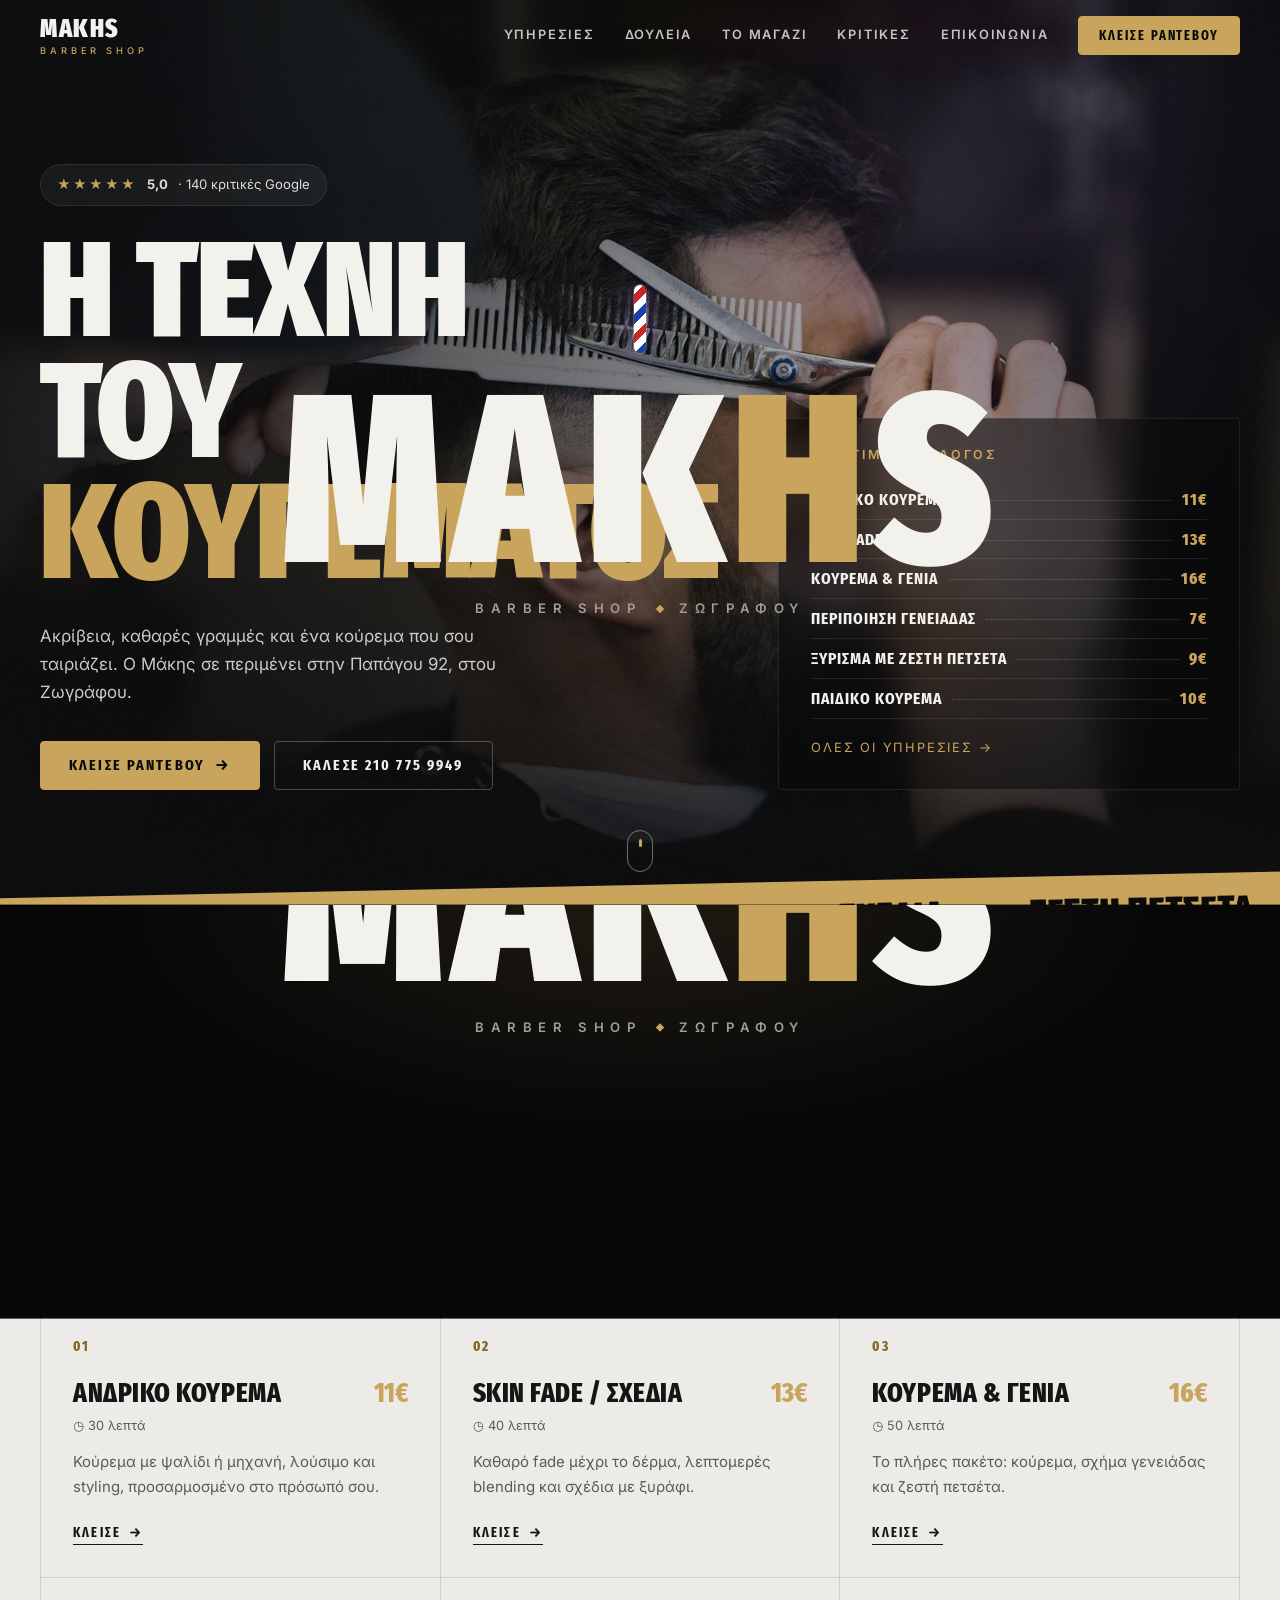
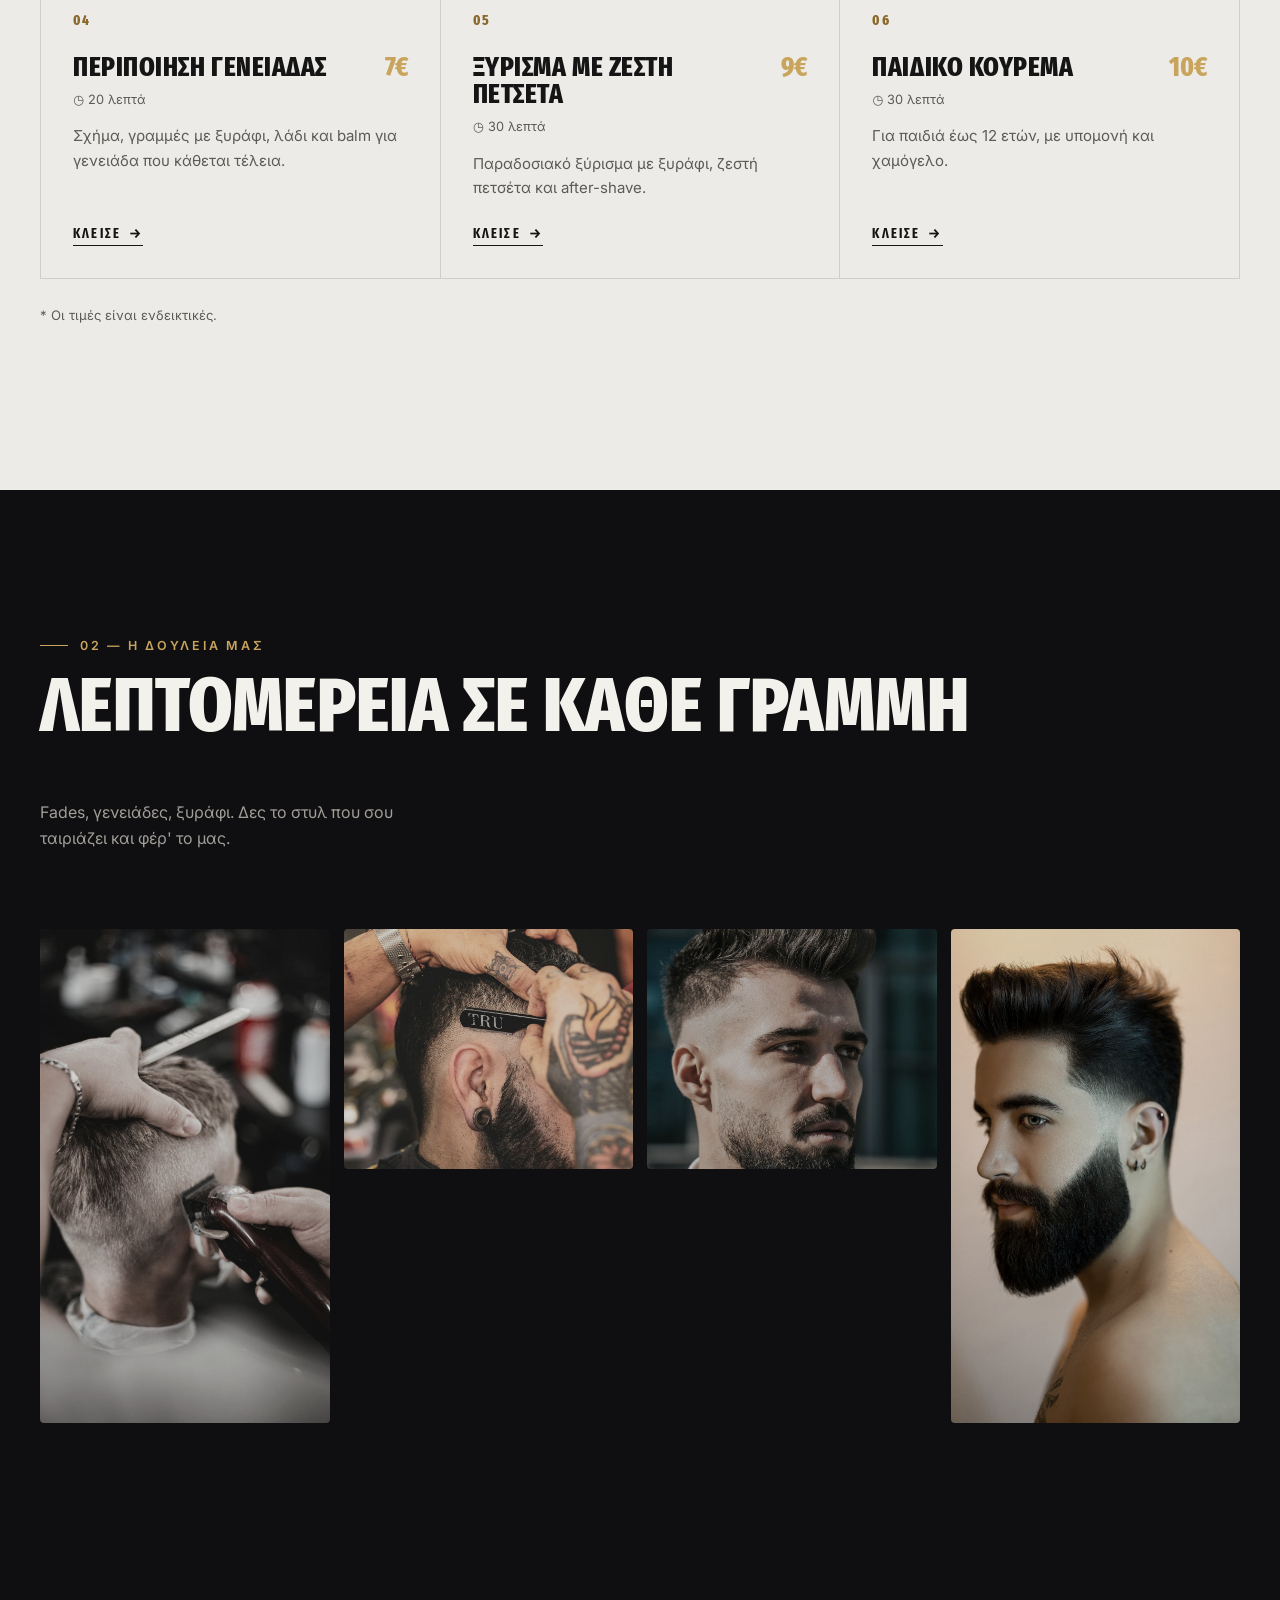
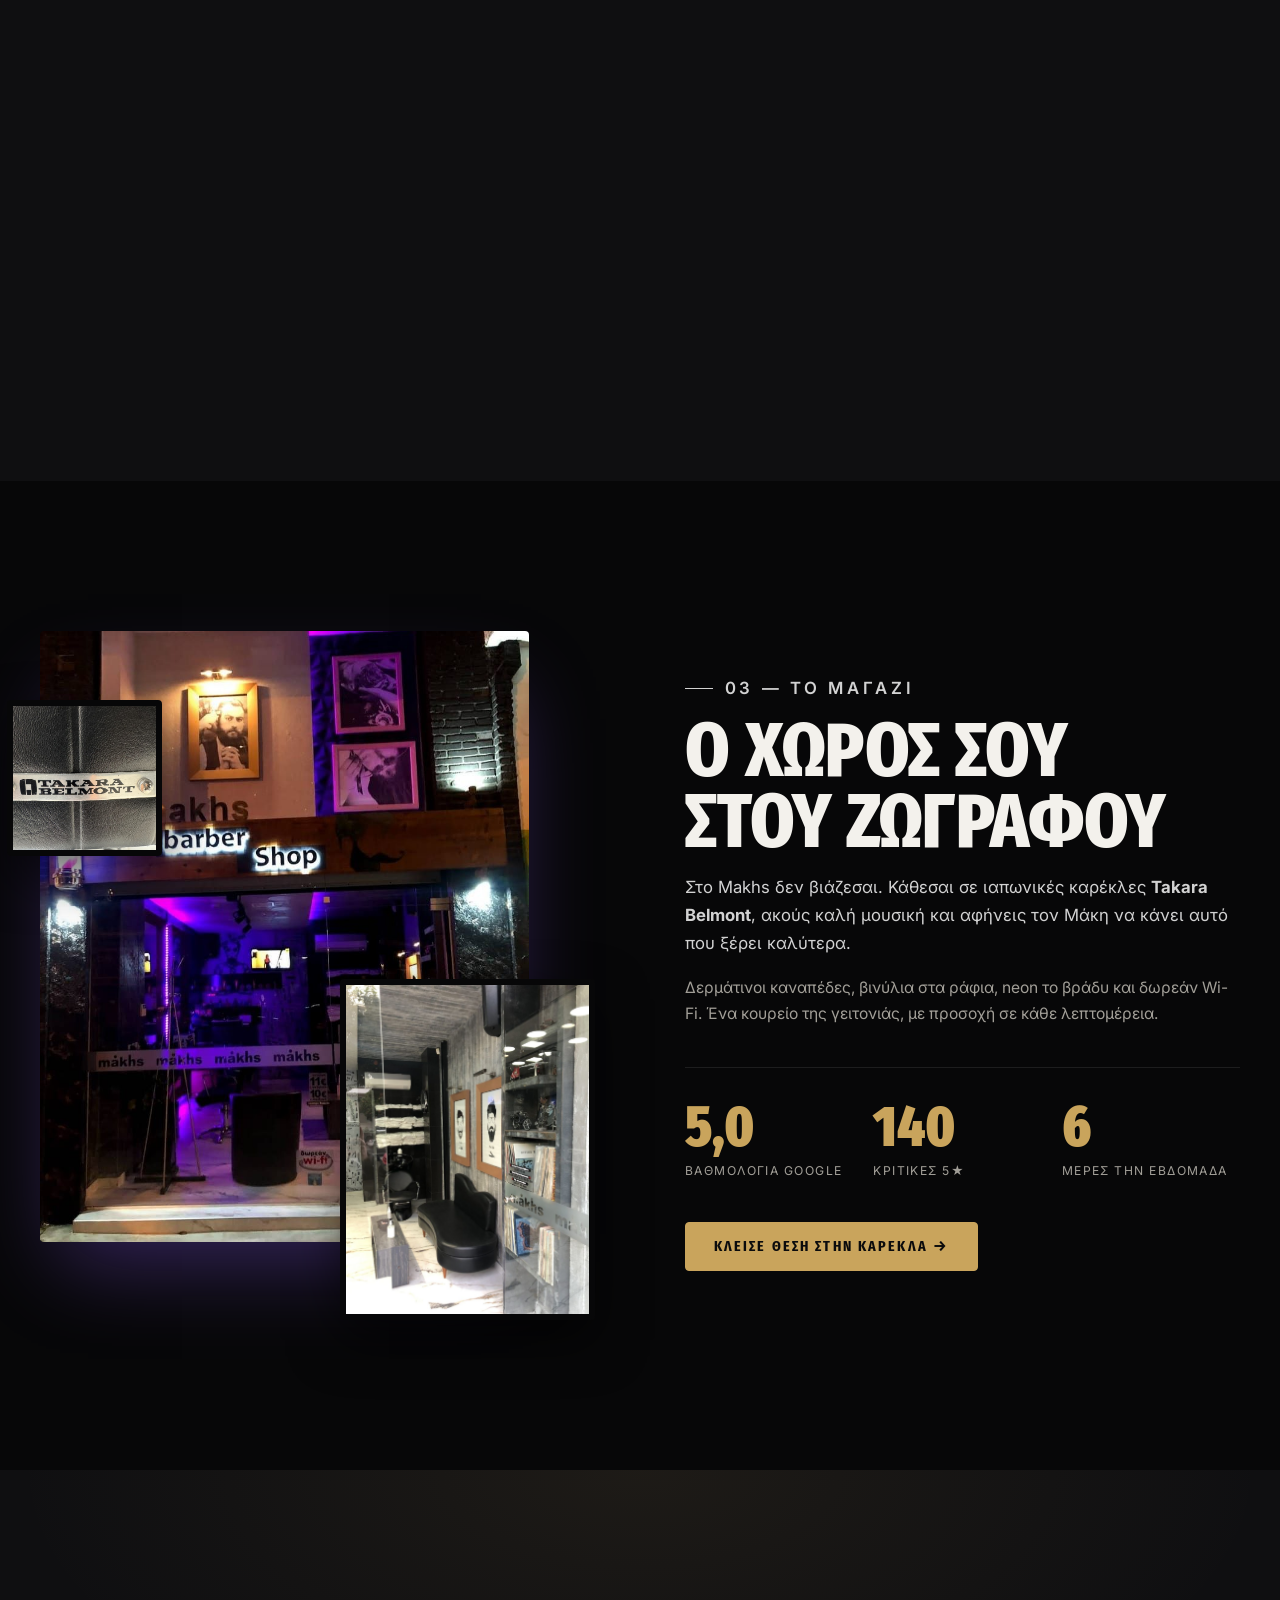
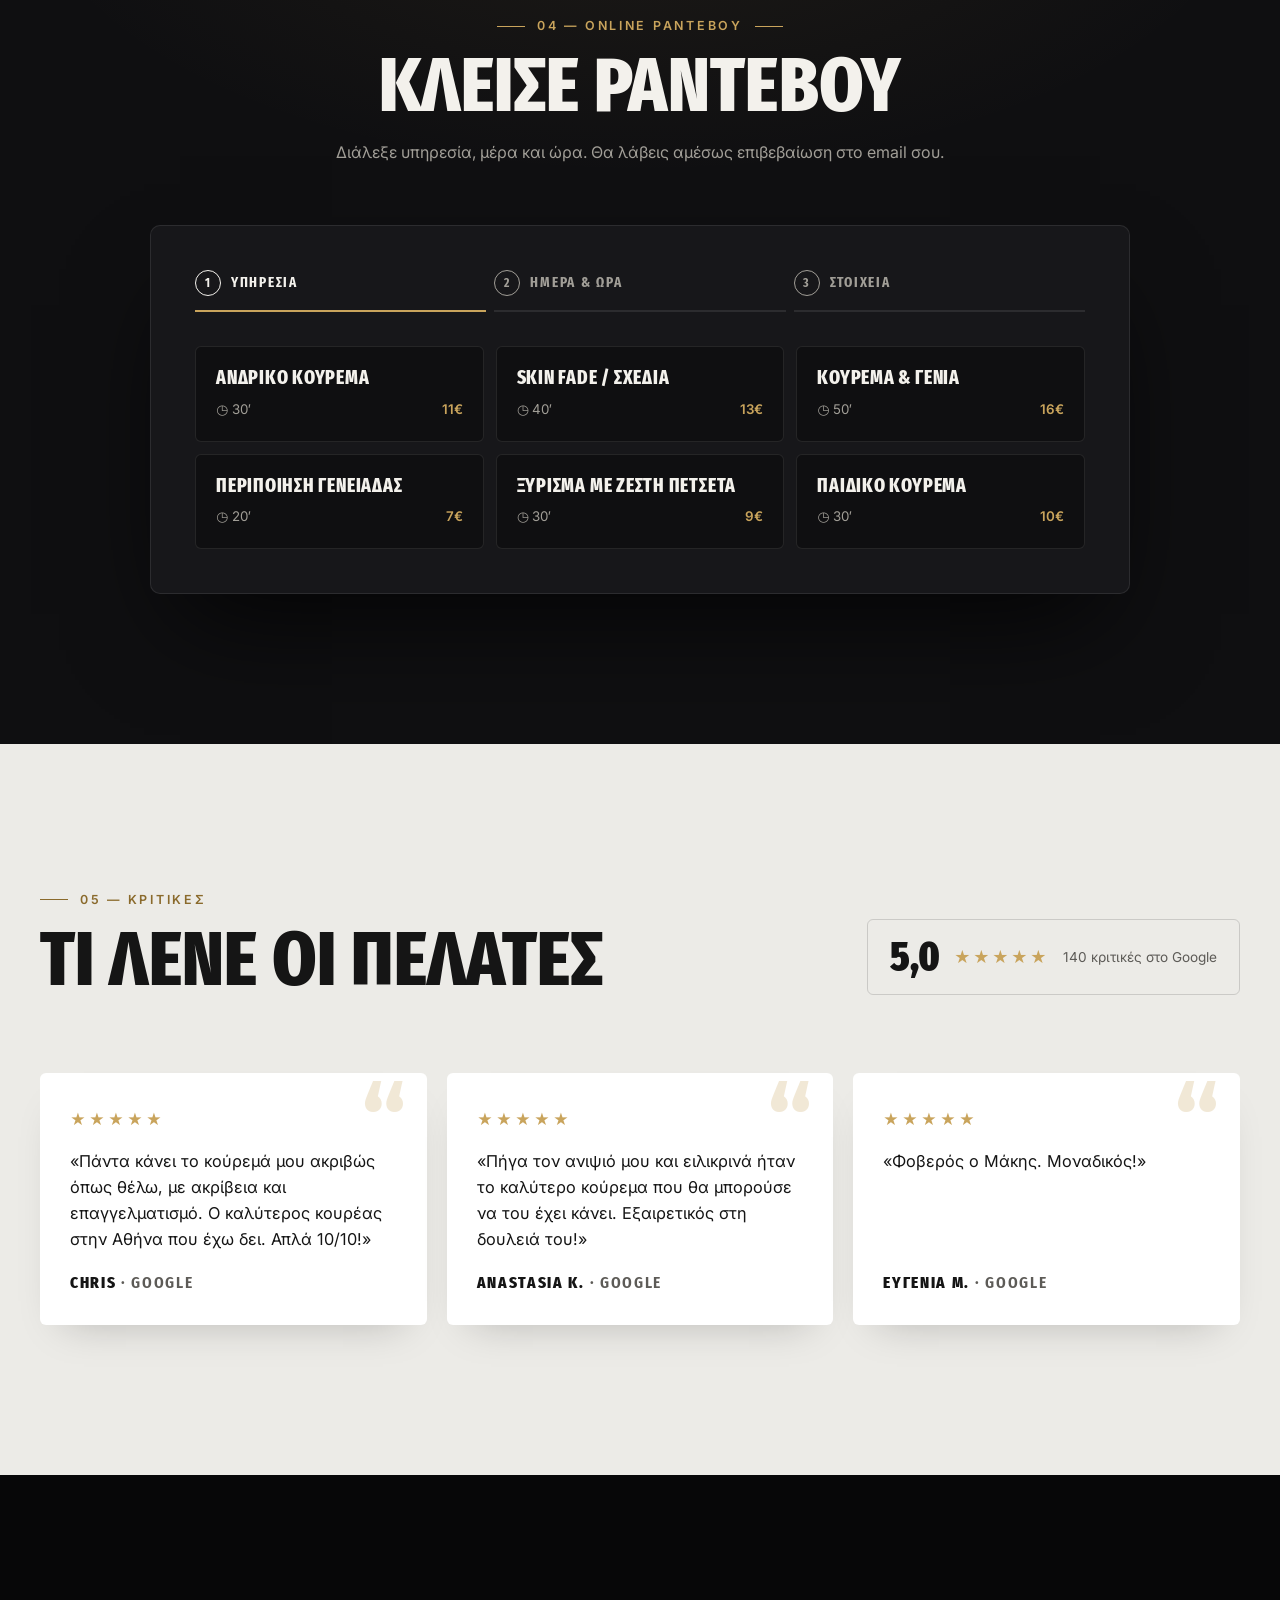
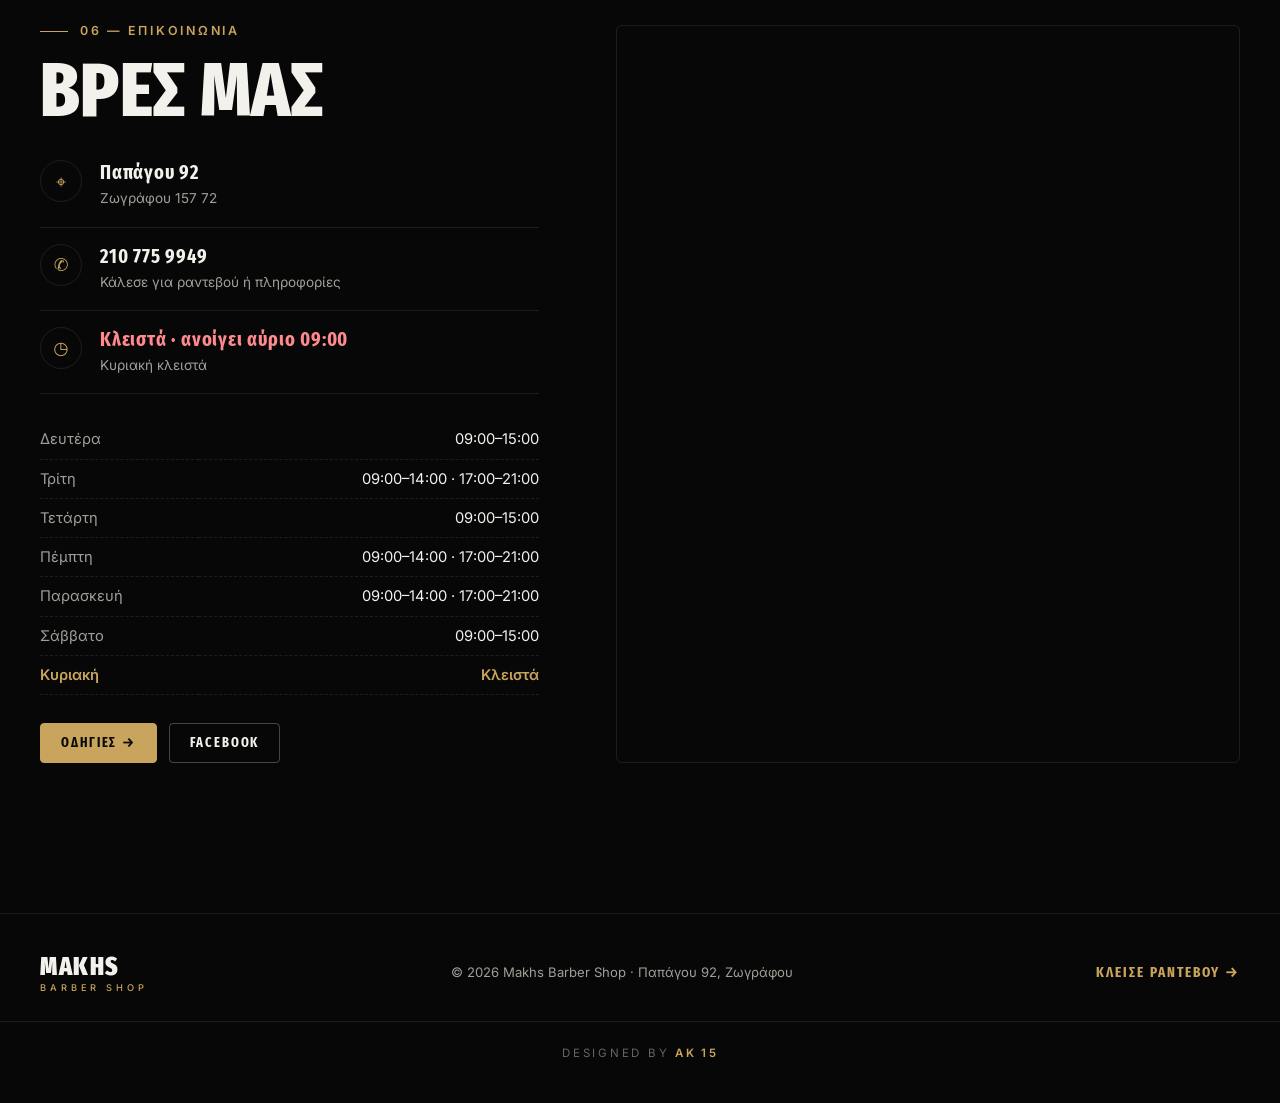
==== commit 84eee134: "Make booking emails robust and visible when they fail - sendMail(): checks the daily quota, retries " ====
--- a/index.html
+++ b/index.html
@@ -344,6 +344,6 @@
 
 <script src="assets/js/config.js?v=3"></script>
 <script src="assets/js/main.js?v=4"></script>
-<script src="assets/js/booking.js?v=3"></script>
+<script src="assets/js/booking.js?v=4"></script>
 </body>
 </html>
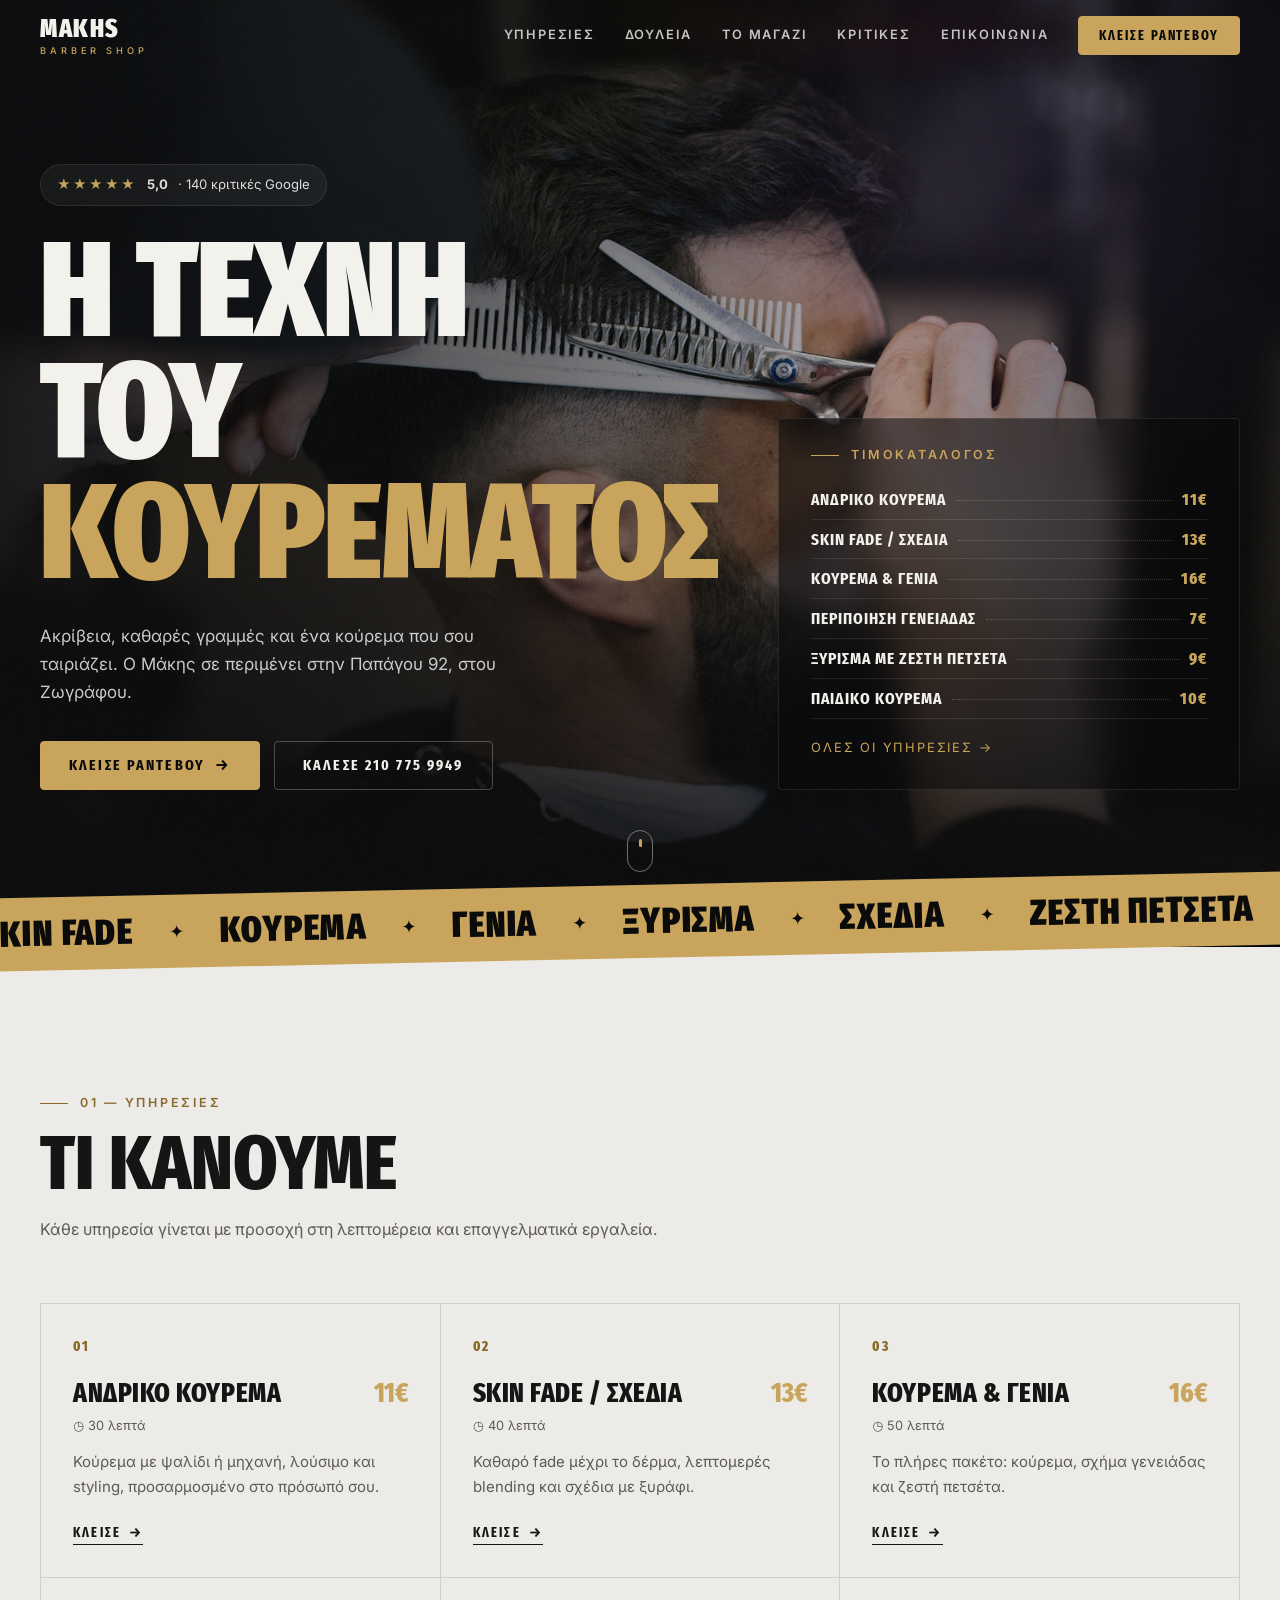
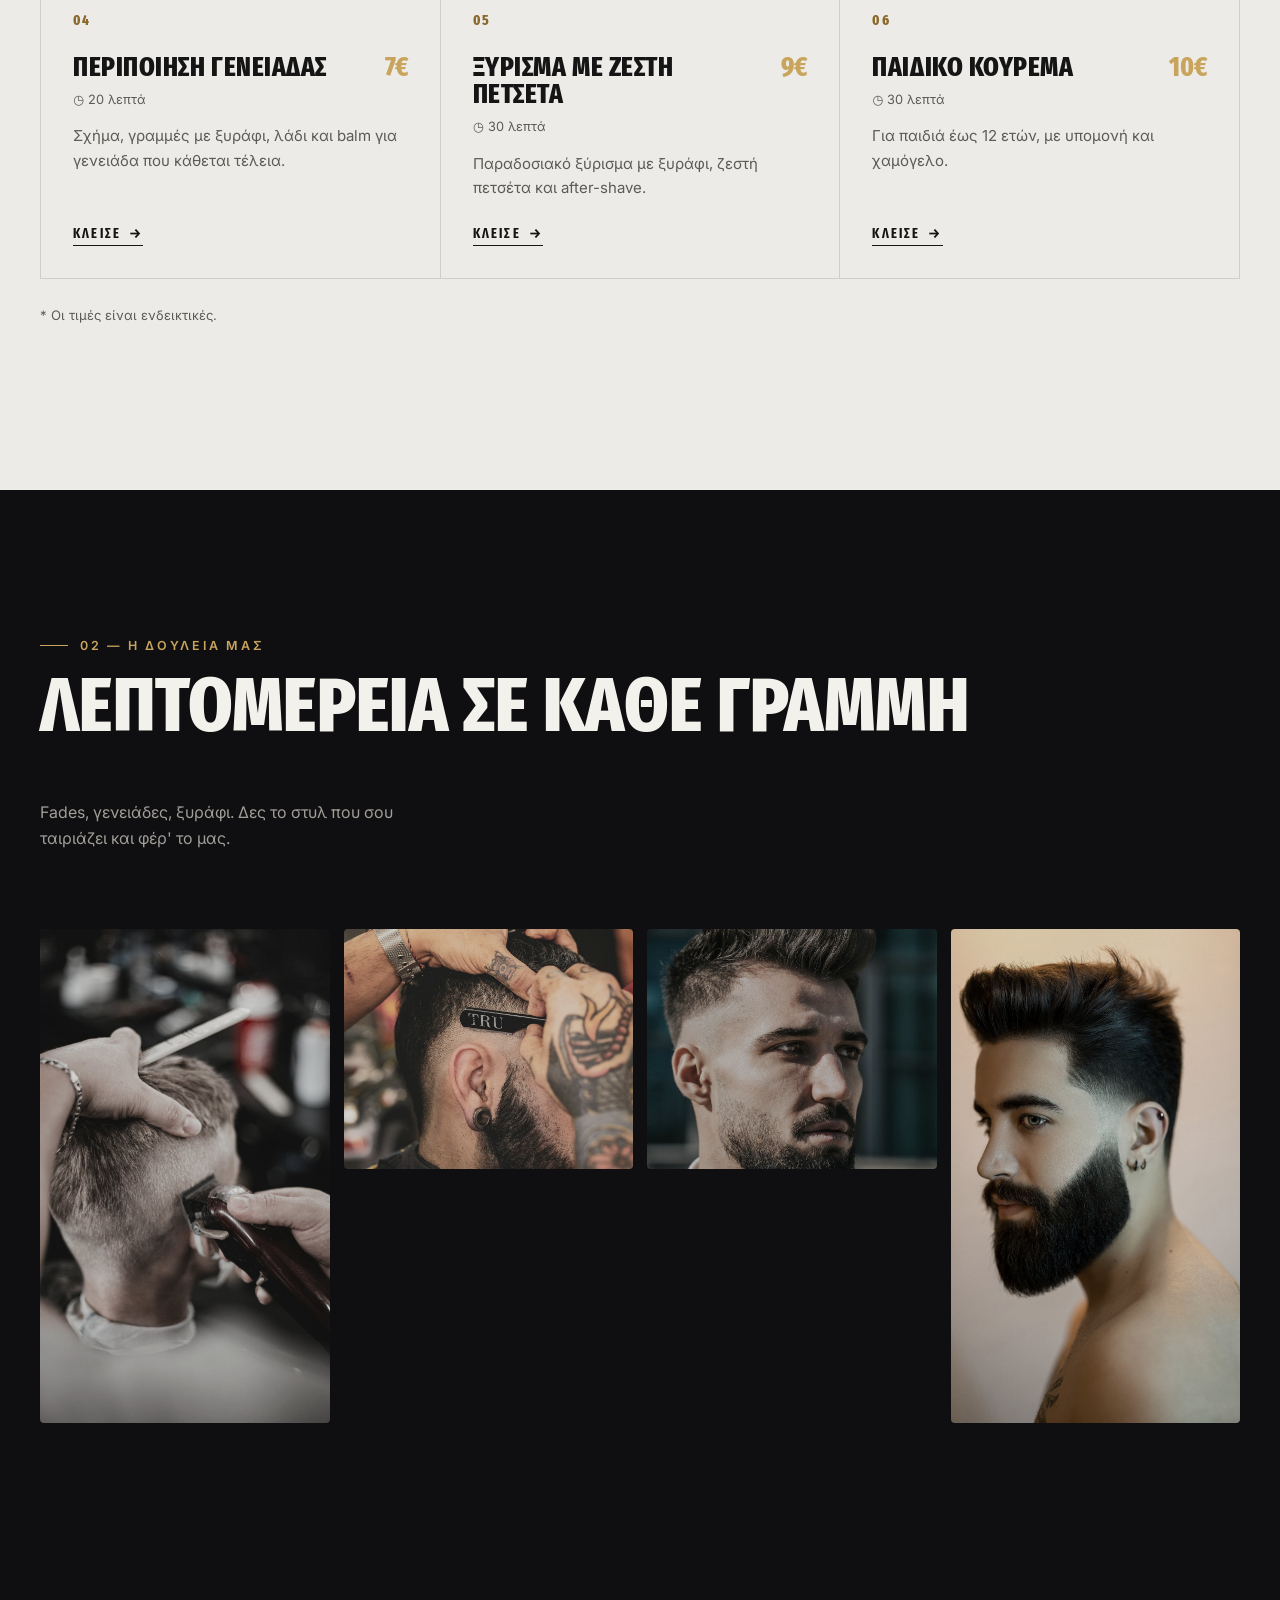
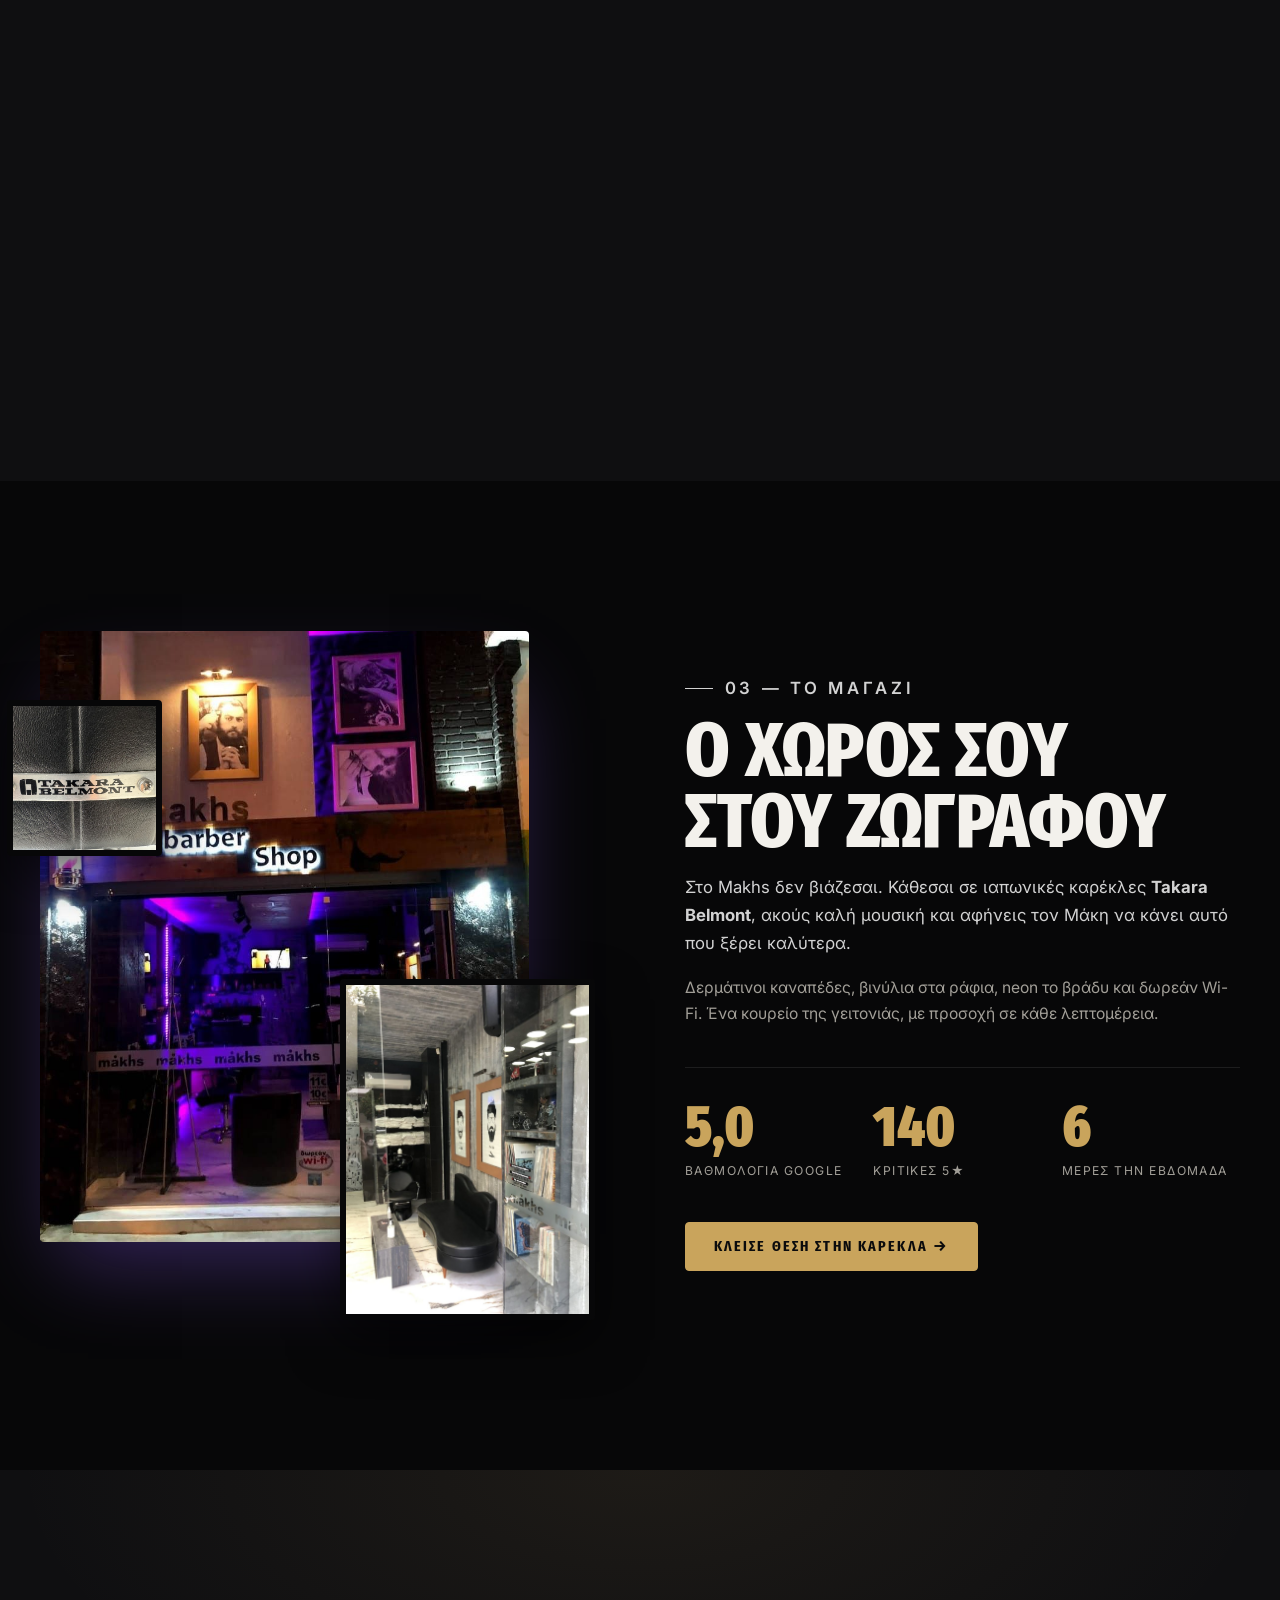
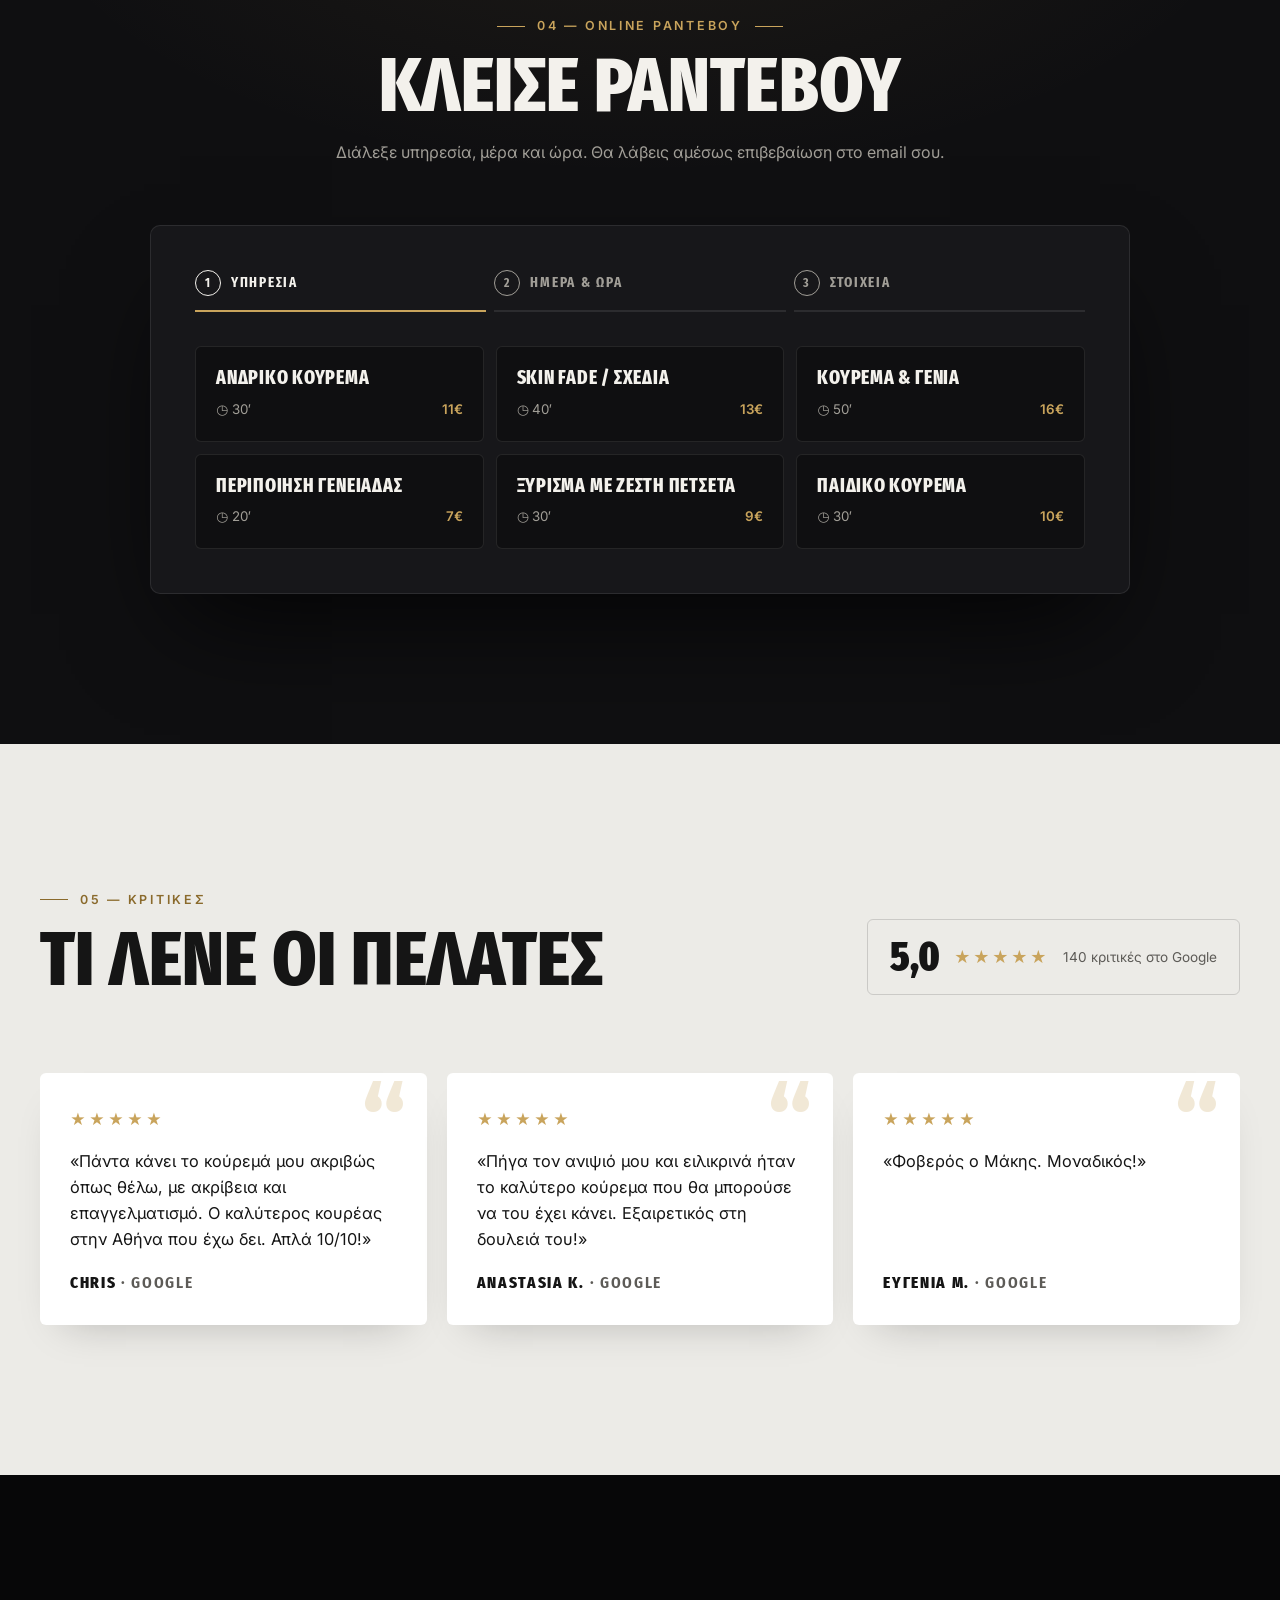
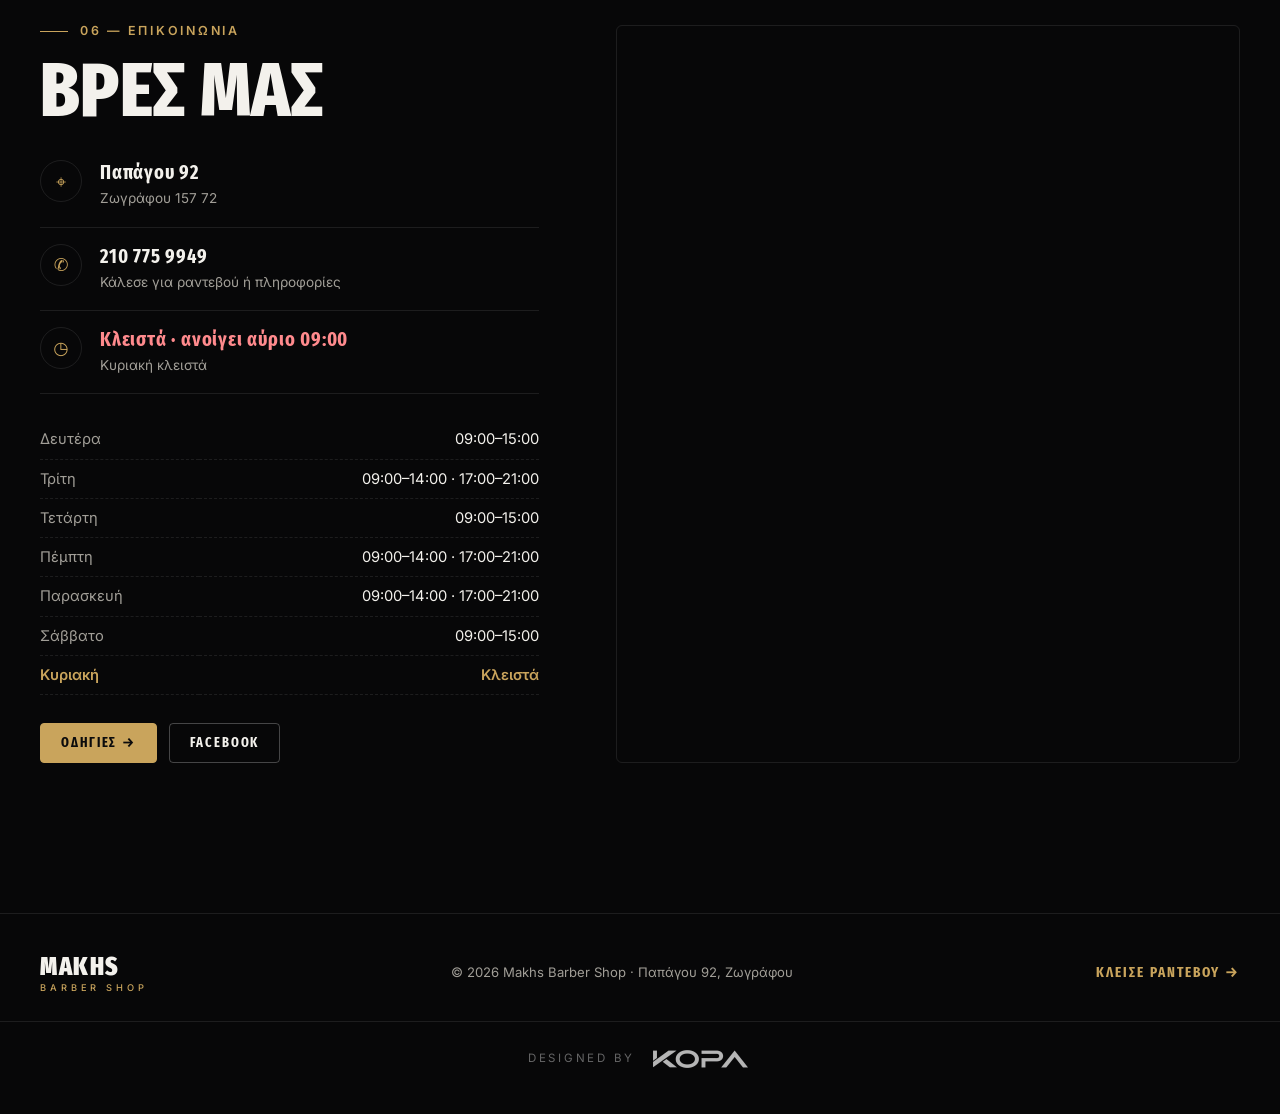
==== commit da30c79e: "Replace footer credit with the KOPA logo linking to the designer's site Co-Authored-By: Claude Opus " ====
--- a/index.html
+++ b/index.html
@@ -15,7 +15,7 @@
   <link rel="preconnect" href="https://fonts.googleapis.com">
   <link rel="preconnect" href="https://fonts.gstatic.com" crossorigin>
   <link href="https://fonts.googleapis.com/css2?family=Fira+Sans+Extra+Condensed:wght@600;700;800;900&family=Inter:wght@300;400;500;600&display=swap" rel="stylesheet">
-  <link rel="stylesheet" href="assets/css/style.css?v=5">
+  <link rel="stylesheet" href="assets/css/style.css?v=6">
   <script type="application/ld+json">
   {"@context":"https://schema.org","@type":"BarberShop","name":"Makhs Barber Shop","telephone":"+302107759949",
    "address":{"@type":"PostalAddress","streetAddress":"Παπάγου 92","addressLocality":"Ζωγράφου","postalCode":"15772","addressCountry":"GR"},
@@ -324,7 +324,12 @@
     <p>© <span id="year"></span> Makhs Barber Shop · Παπάγου 92, Ζωγράφου</p>
     <a href="#booking" class="footer__cta">Κλείσε ραντεβού →</a>
   </div>
-  <p class="footer__credit">Designed by <b>AK 15</b></p>
+  <p class="footer__credit">
+    <span>Designed by</span>
+    <a href="https://claude.ai/artifact/HQaztpftdFMqxcxBkMhs5A#epikoinonia" target="_blank" rel="noopener" aria-label="KOPA: σχεδίαση ιστοσελίδας">
+      <img src="assets/img/kopa-logo.png" alt="KOPA" width="380" height="72" loading="lazy">
+    </a>
+  </p>
 </footer>
 
 <!-- Mobile sticky bar -->
--- a/assets/css/style.css
+++ b/assets/css/style.css
@@ -478,7 +478,10 @@
 .footer p { margin: 0; font-size: .82rem; color: var(--text-dim); }
 .footer__cta { font: 700 .9rem/1 var(--display); letter-spacing: .14em; text-transform: uppercase; color: var(--gold); }
 .footer__credit { margin: 28px 0 0 !important; padding-top: 22px; border-top: 1px solid var(--line); text-align: center; font-size: .72rem !important; letter-spacing: .24em; text-transform: uppercase; color: rgba(255,255,255,.38) !important; }
-.footer__credit b { color: var(--gold); font-weight: 600; letter-spacing: .2em; }
+.footer__credit { display: flex; align-items: center; justify-content: center; gap: 14px; }
+.footer__credit a { display: inline-flex; padding: 6px 4px; opacity: .7; transition: opacity .3s, transform .3s var(--ease); }
+.footer__credit a:hover, .footer__credit a:focus-visible { opacity: 1; transform: translateY(-1px); }
+.footer__credit img { height: 18px; width: auto; }
 
 /* ---------- Mobile bar ---------- */
 .mbar { display: none; }
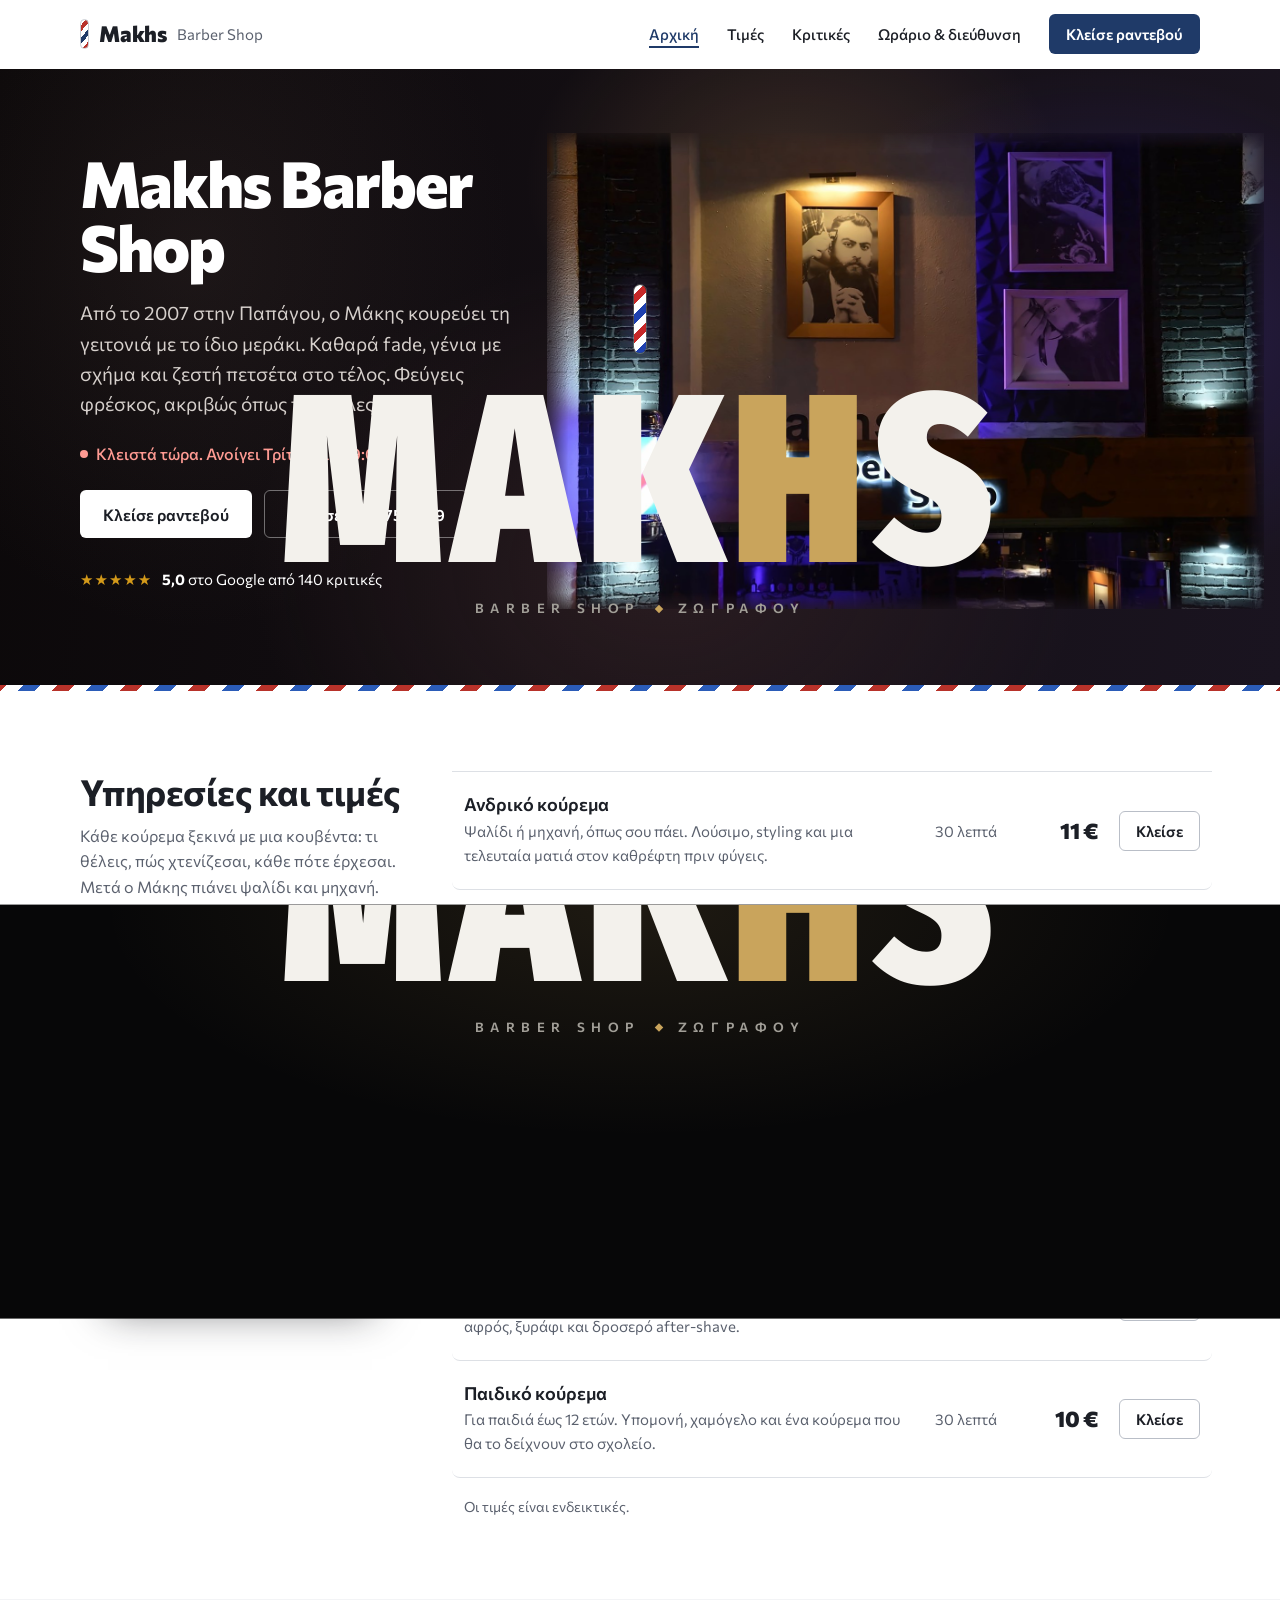
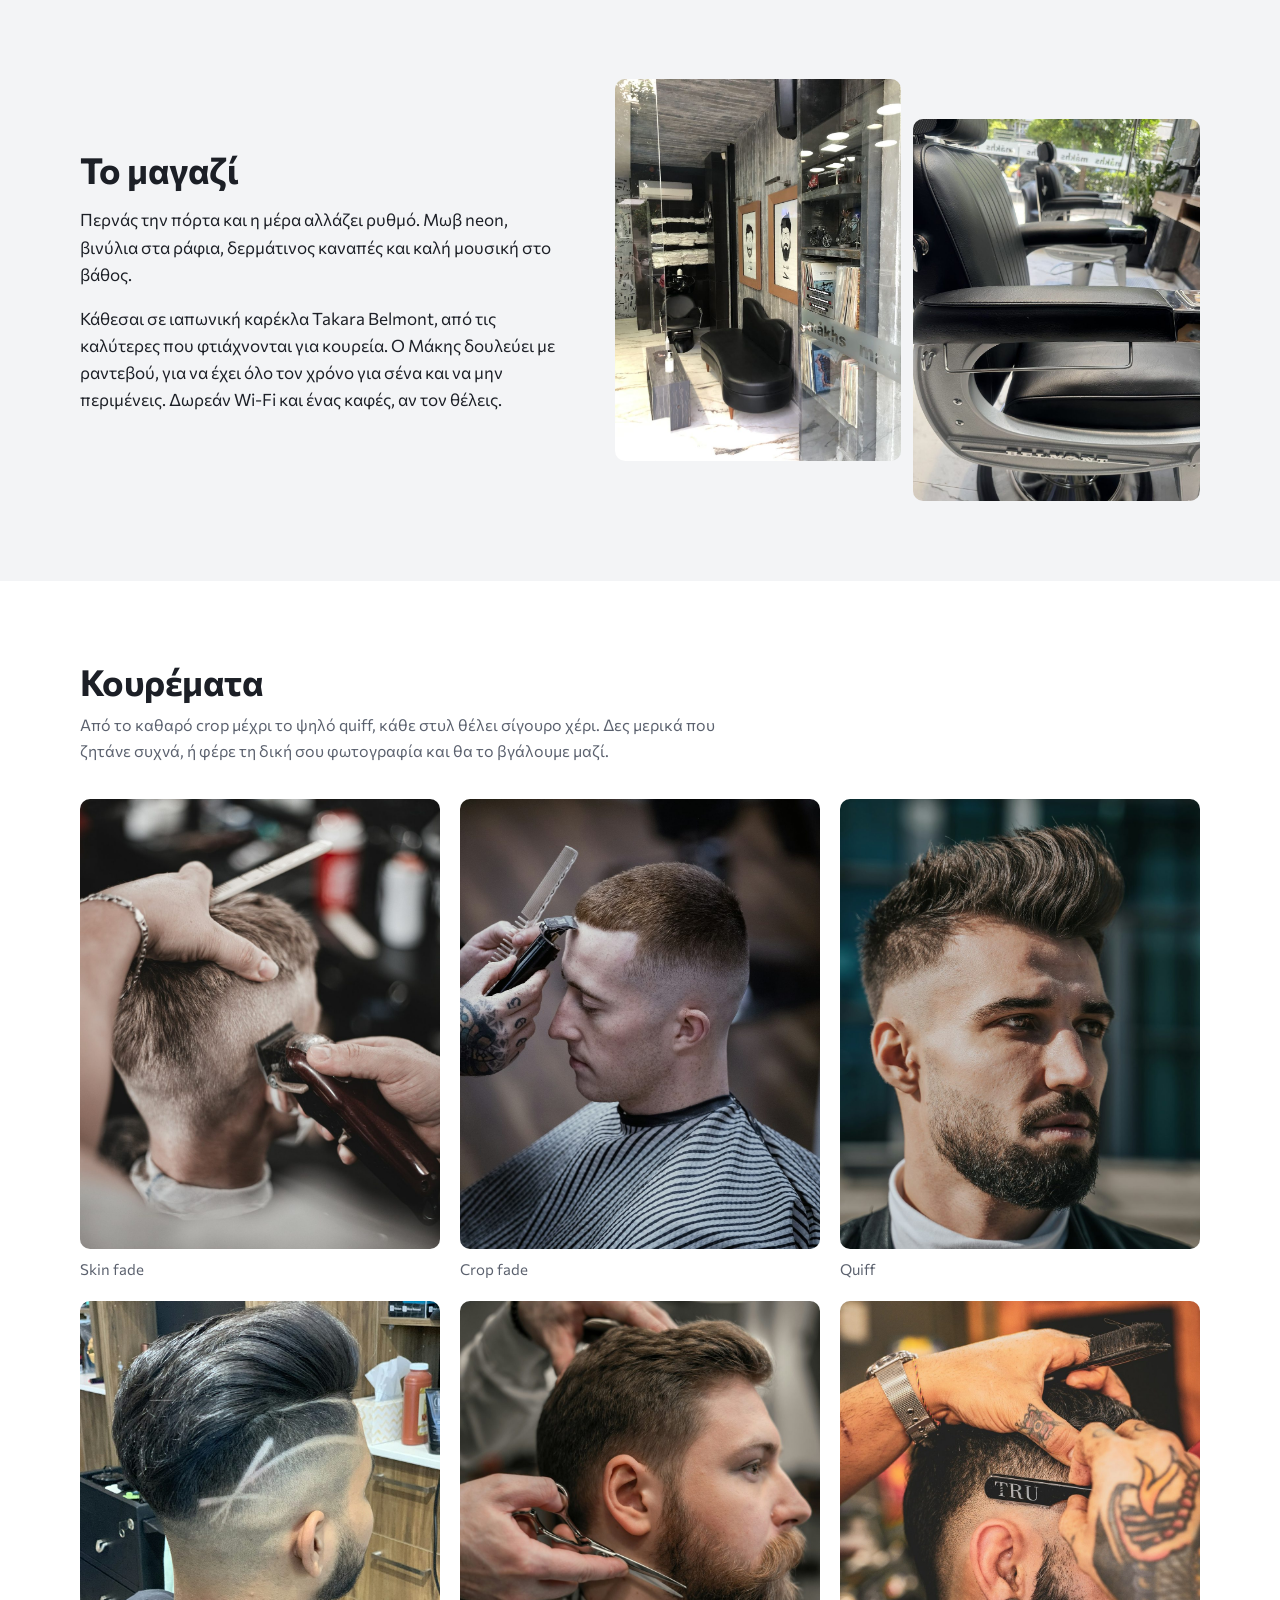
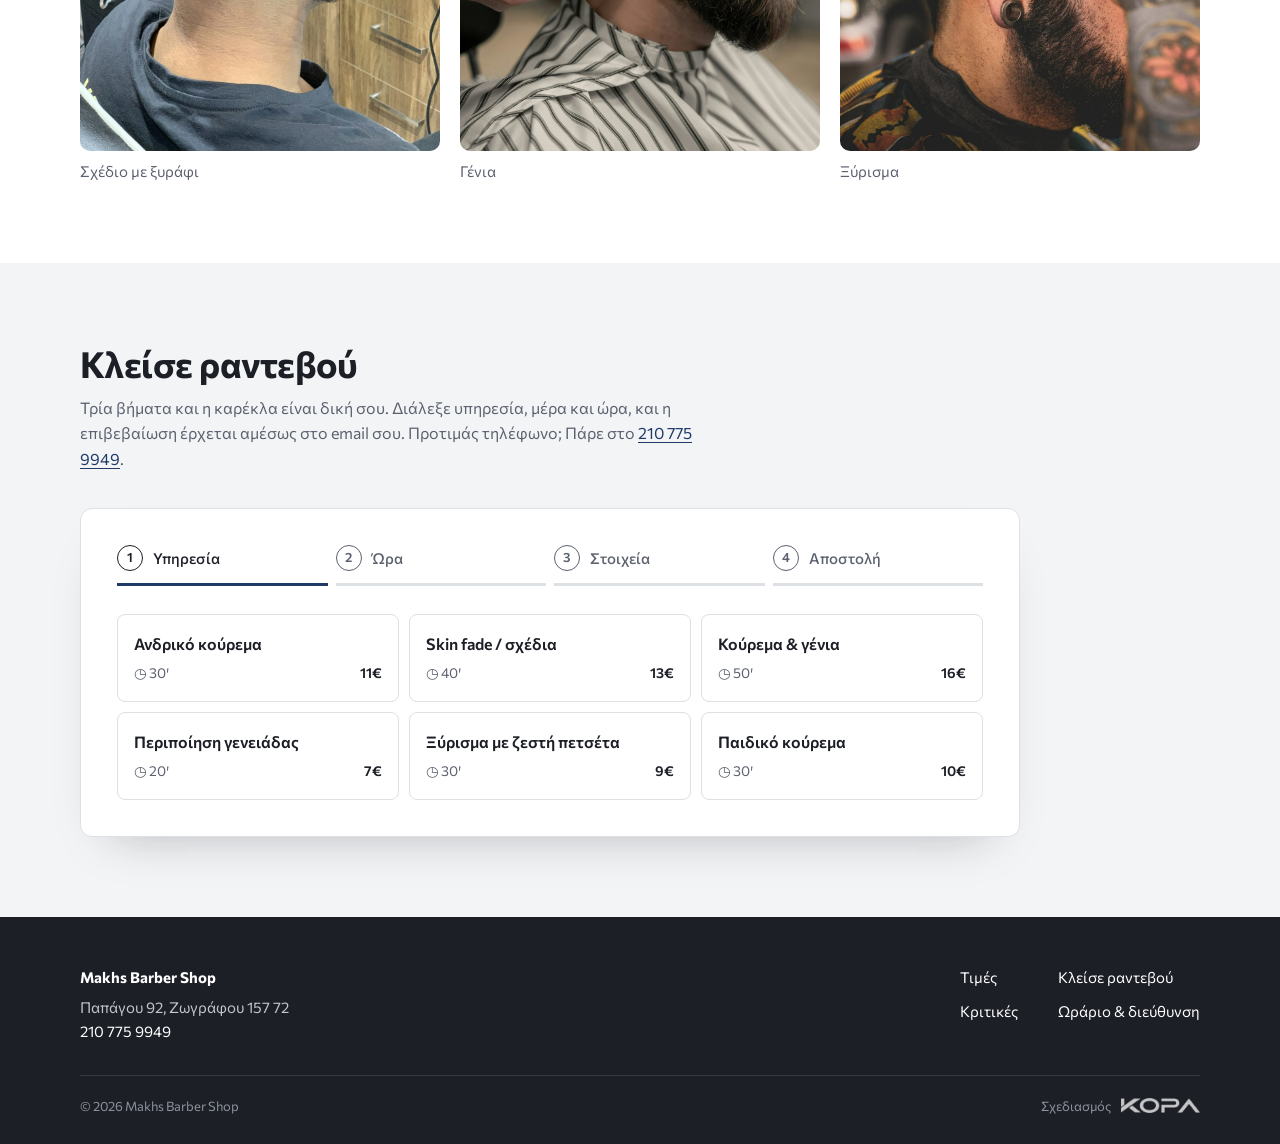
==== commit 3aee8f93: "Redesign site, add email draft step before booking, close Mondays - New simpler design with separate" ====
--- a/index.html
+++ b/index.html
@@ -2,195 +2,161 @@
 <html lang="el">
 <head>
   <meta charset="utf-8">
-  <meta name="viewport" content="width=device-width, initial-scale=1, viewport-fit=cover">
-  <title>Makhs Barber Shop · Κουρείο στου Ζωγράφου</title>
-  <meta name="description" content="Makhs Barber Shop — ανδρικό κουρείο στου Ζωγράφου, Παπάγου 92. Fade, κούρεμα, γένια, ξύρισμα. 5,0★ από 140 κριτικές. Κλείσε ραντεβού online.">
-  <meta name="theme-color" content="#0b0b0c">
-  <meta property="og:title" content="Makhs Barber Shop · Ζωγράφου">
-  <meta property="og:description" content="Η τέχνη του κουρέματος. Κλείσε ραντεβού online σε 30 δευτερόλεπτα.">
+  <meta name="viewport" content="width=device-width, initial-scale=1">
+  <title>Makhs Barber Shop – Κουρείο στου Ζωγράφου</title>
+  <meta name="description" content="Barbershop by Makis: ανδρικό κουρείο στην Παπάγου 92, στου Ζωγράφου, από το 2007. Fade, κούρεμα, γένια και ξύρισμα με ζεστή πετσέτα. Κλείσε ραντεβού online.">
+  <meta name="theme-color" content="#1f3a68">
+  <meta property="og:title" content="Makhs Barber Shop, Ζωγράφου">
+  <meta property="og:description" content="Ανδρικό κουρείο στην Παπάγου 92. Κλείσε ραντεβού online.">
   <meta property="og:image" content="assets/img/shop/storefront.jpg">
-  <link rel="icon" href="data:image/svg+xml,<svg xmlns='http://www.w3.org/2000/svg' viewBox='0 0 64 64'><rect width='64' height='64' rx='14' fill='%230b0b0c'/><text x='32' y='45' font-family='Arial Black,Arial' font-weight='900' font-size='38' text-anchor='middle' fill='%23c9a45c'>M</text></svg>">
+  <link rel="icon" href="data:image/svg+xml,<svg xmlns='http://www.w3.org/2000/svg' viewBox='0 0 64 64'><rect width='64' height='64' rx='12' fill='%231f3a68'/><text x='32' y='44' font-family='Arial' font-weight='700' font-size='36' text-anchor='middle' fill='%23fff'>M</text></svg>">
   <link rel="preconnect" href="https://script.google.com" crossorigin>
-  <link rel="preconnect" href="https://script.googleusercontent.com" crossorigin>
   <link rel="preconnect" href="https://fonts.googleapis.com">
   <link rel="preconnect" href="https://fonts.gstatic.com" crossorigin>
-  <link href="https://fonts.googleapis.com/css2?family=Fira+Sans+Extra+Condensed:wght@600;700;800;900&family=Inter:wght@300;400;500;600&display=swap" rel="stylesheet">
-  <link rel="stylesheet" href="assets/css/style.css?v=6">
+  <link href="https://fonts.googleapis.com/css2?family=Commissioner:wght@400;500;600;700;800&family=Fira+Sans+Extra+Condensed:wght@900&display=swap" rel="stylesheet">
+  <link rel="stylesheet" href="assets/css/style.css?v=15">
+  <script>if (!("onpagereveal" in window)) document.documentElement.classList.add("fade-nav");</script>
   <script type="application/ld+json">
   {"@context":"https://schema.org","@type":"BarberShop","name":"Makhs Barber Shop","telephone":"+302107759949",
    "address":{"@type":"PostalAddress","streetAddress":"Παπάγου 92","addressLocality":"Ζωγράφου","postalCode":"15772","addressCountry":"GR"},
    "geo":{"@type":"GeoCoordinates","latitude":37.9772967,"longitude":23.771599},
    "aggregateRating":{"@type":"AggregateRating","ratingValue":"5.0","reviewCount":"140"},
    "openingHoursSpecification":[
-    {"@type":"OpeningHoursSpecification","dayOfWeek":["Monday","Wednesday","Saturday"],"opens":"09:00","closes":"15:00"},
+    {"@type":"OpeningHoursSpecification","dayOfWeek":["Wednesday","Saturday"],"opens":"09:00","closes":"15:00"},
     {"@type":"OpeningHoursSpecification","dayOfWeek":["Tuesday","Thursday","Friday"],"opens":"09:00","closes":"14:00"},
     {"@type":"OpeningHoursSpecification","dayOfWeek":["Tuesday","Thursday","Friday"],"opens":"17:00","closes":"21:00"}]}
   </script>
 </head>
 <body class="is-loading">
 
-<!-- ================= SPLASH ================= -->
 <div class="splash" id="splash" aria-hidden="true">
   <div class="splash__half splash__half--top"></div>
   <div class="splash__half splash__half--bottom"></div>
   <div class="splash__content">
     <div class="splash__pole"><span></span></div>
-    <h1 class="splash__word" aria-label="Makhs">
+    <p class="splash__word">
       <span>M</span><span>A</span><span>K</span><span>H</span><span>S</span>
-    </h1>
+    </p>
     <p class="splash__sub">Barber Shop <i></i> Ζωγράφου</p>
   </div>
   <div class="splash__blade"></div>
   <button class="splash__skip" type="button">Παράλειψη</button>
 </div>
 
-<!-- ================= NAV ================= -->
-<header class="nav" id="nav">
-  <a href="#top" class="nav__logo">MAKHS<span>barber shop</span></a>
-  <nav class="nav__links" id="navLinks">
-    <a href="#services">Υπηρεσίες</a>
-    <a href="#work">Δουλειά</a>
-    <a href="#shop">Το μαγαζί</a>
-    <a href="#reviews">Κριτικές</a>
-    <a href="#contact">Επικοινωνία</a>
-    <a href="#booking" class="btn btn--gold btn--sm nav__cta">Κλείσε ραντεβού</a>
-  </nav>
-  <button class="nav__burger" id="burger" aria-label="Μενού" aria-expanded="false"><span></span><span></span></button>
+<a class="skip" href="#main">Μετάβαση στο περιεχόμενο</a>
+
+<header class="header" id="header">
+  <div class="wrap header__inner">
+    <a href="#top" class="logo" aria-label="Makhs Barber Shop, αρχική σελίδα">
+      <span class="logo__pole" aria-hidden="true"></span>
+      <span class="logo__name">Makhs</span>
+      <span class="logo__kind">Barber Shop</span>
+    </a>
+    <nav class="menu" id="menu" aria-label="Κύριο μενού">
+      <a href="#top" class="menu__home" aria-current="page">Αρχική</a>
+      <a href="#prices" class="menu__wide">Τιμές</a>
+      <a href="reviews.html">Κριτικές</a>
+      <a href="contact.html">Ωράριο &amp; διεύθυνση</a>
+      <a href="tel:+302107759949" class="menu__phone">Τηλέφωνο: 210 775 9949</a>
+    </nav>
+    <a href="#booking" class="btn btn--primary btn--sm header__cta">Κλείσε ραντεβού</a>
+    <button class="burger" id="burger" aria-label="Μενού" aria-expanded="false" aria-controls="menu"><span></span><span></span><span></span></button>
+  </div>
 </header>
 
-<main id="top">
-
-<!-- ================= HERO ================= -->
-<section class="hero">
-  <div class="hero__media" data-parallax="0.25">
-    <img src="assets/img/work/hero.jpg" alt="Κουρέας κόβει μαλλιά με ψαλίδι και χτένα">
-  </div>
-  <div class="hero__shade"></div>
-  <div class="hero__grain"></div>
-
-  <div class="hero__inner">
-    <div class="hero__left">
-      <a class="badge" href="#reviews">
-        <span class="badge__stars">★★★★★</span>
-        <b>5,0</b> · 140 κριτικές Google
+<main id="main">
+
+<!-- Hero -->
+<section class="hero" id="top">
+  <div class="wrap hero__inner">
+    <div class="hero__text">
+      <h1>Makhs Barber Shop</h1>
+      <p class="hero__lead">Από το 2007 στην Παπάγου, ο Μάκης κουρεύει τη γειτονιά με το ίδιο μεράκι. Καθαρά fade, γένια με σχήμα και ζεστή πετσέτα στο τέλος. Φεύγεις φρέσκος, ακριβώς όπως το ήθελες.</p>
+      <p><a class="status" id="heroStatus" href="contact.html"></a></p>
+      <div class="hero__actions">
+        <a href="#booking" class="btn btn--primary">Κλείσε ραντεβού</a>
+        <a href="tel:+302107759949" class="btn btn--outline">Κάλεσε 210 775 9949</a>
+      </div>
+      <a class="hero__rating" href="reviews.html">
+        <span class="stars" aria-hidden="true">★★★★★</span>
+        <span><b>5,0</b> στο Google από 140 κριτικές</span>
       </a>
-      <h2 class="hero__title">
-        <span class="line"><span>Η τέχνη</span></span>
-        <span class="line"><span>του</span></span>
-        <span class="line"><span class="gold">κουρέματος</span></span>
-      </h2>
-      <p class="hero__lead">Ακρίβεια, καθαρές γραμμές και ένα κούρεμα που σου ταιριάζει. Ο Μάκης σε περιμένει στην Παπάγου 92, στου Ζωγράφου.</p>
-      <div class="hero__ctas">
-        <a href="#booking" class="btn btn--gold magnetic">Κλείσε ραντεβού <span class="arrow">→</span></a>
-        <a href="tel:+302107759949" class="btn btn--ghost">Κάλεσε 210 775 9949</a>
-      </div>
-    </div>
-
-    <aside class="hero__menu" aria-label="Τιμοκατάλογος">
-      <p class="eyebrow">Τιμοκατάλογος</p>
-      <ul id="heroPrices"></ul>
-      <a href="#services" class="hero__menu-link">Όλες οι υπηρεσίες →</a>
-    </aside>
-  </div>
-
-  <a href="#services" class="hero__scroll" aria-label="Κύλιση"><span></span></a>
-</section>
-
-<!-- ================= MARQUEE ================= -->
-<div class="marquee" aria-hidden="true">
-  <div class="marquee__track">
-    <span>Skin fade</span><i>✦</i><span>Κούρεμα</span><i>✦</i><span>Γένια</span><i>✦</i><span>Ξύρισμα</span><i>✦</i><span>Σχέδια</span><i>✦</i><span>Ζεστή πετσέτα</span><i>✦</i>
-    <span>Skin fade</span><i>✦</i><span>Κούρεμα</span><i>✦</i><span>Γένια</span><i>✦</i><span>Ξύρισμα</span><i>✦</i><span>Σχέδια</span><i>✦</i><span>Ζεστή πετσέτα</span><i>✦</i>
-  </div>
-</div>
-
-<!-- ================= SERVICES ================= -->
-<section class="section section--light" id="services">
-  <div class="container">
-    <div class="section__head reveal">
-      <p class="eyebrow">01 — Υπηρεσίες</p>
-      <h2 class="h2">Τι κάνουμε</h2>
-      <p class="muted">Κάθε υπηρεσία γίνεται με προσοχή στη λεπτομέρεια και επαγγελματικά εργαλεία.</p>
-    </div>
-    <div class="services" id="servicesGrid"></div>
-    <p class="note reveal">* Οι τιμές είναι ενδεικτικές.</p>
-  </div>
-</section>
-
-<!-- ================= WORK / GALLERY ================= -->
-<section class="section section--dark" id="work">
-  <div class="container">
-    <div class="section__head section__head--row reveal">
-      <div>
-        <p class="eyebrow">02 — Η δουλειά μας</p>
-        <h2 class="h2">Λεπτομέρεια σε κάθε γραμμή</h2>
-      </div>
-      <p class="muted">Fades, γενειάδες, ξυράφι. Δες το στυλ που σου ταιριάζει και φέρ' το μας.</p>
+    </div>
+    <figure class="hero__photo">
+      <img src="assets/img/shop/facade-wide.jpg" width="1600" height="1049" alt="Η πρόσοψη του κουρείου το βράδυ: φωτισμένη ταμπέλα «makhs barber Shop», στύλος κουρείου και το πορτρέτο του Μάκη">
+    </figure>
+  </div>
+</section>
+
+<!-- Prices -->
+<section class="section" id="prices">
+  <div class="wrap prices-layout">
+    <div class="prices-layout__side">
+      <h2>Υπηρεσίες και τιμές</h2>
+      <p>Κάθε κούρεμα ξεκινά με μια κουβέντα: τι θέλεις, πώς χτενίζεσαι, κάθε πότε έρχεσαι. Μετά ο Μάκης πιάνει ψαλίδι και μηχανή. Πάτα «Κλείσε» για να δεις τις ελεύθερες ώρες.</p>
+      <img class="side-photo side-photo--vinyl" loading="lazy" src="assets/img/shop/vinyl.jpg" width="1600" height="1063" alt="Το εσωτερικό του κουρείου: πικάπ με βινύλιο, ράφια με pomade και ο τοίχος «All about your head»">
+    </div>
+    <div>
+      <ul class="prices" id="priceList"></ul>
+      <p class="fineprint">Οι τιμές είναι ενδεικτικές.</p>
+    </div>
+  </div>
+</section>
+
+<!-- Shop -->
+<section class="section section--tint" id="shop">
+  <div class="wrap shop">
+    <div class="shop__text">
+      <h2>Το μαγαζί</h2>
+      <p>Περνάς την πόρτα και η μέρα αλλάζει ρυθμό. Μωβ neon, βινύλια στα ράφια, δερμάτινος καναπές και καλή μουσική στο βάθος.</p>
+      <p>Κάθεσαι σε ιαπωνική καρέκλα Takara Belmont, από τις καλύτερες που φτιάχνονται για κουρεία. Ο Μάκης δουλεύει με ραντεβού, για να έχει όλο τον χρόνο για σένα και να μην περιμένεις. Δωρεάν Wi-Fi και ένας καφές, αν τον θέλεις.</p>
+    </div>
+    <div class="shop__photos">
+      <img loading="lazy" src="assets/img/shop/interior.jpg" width="1000" height="1333" alt="Το εσωτερικό του κουρείου με τον δερμάτινο καναπέ">
+      <img loading="lazy" src="assets/img/shop/chair.jpg" width="1000" height="1333" alt="Η καρέκλα κουρείου Takara Belmont">
+    </div>
+  </div>
+</section>
+
+<!-- Work -->
+<section class="section" id="work">
+  <div class="wrap">
+    <div class="section__head">
+      <h2>Κουρέματα</h2>
+      <p>Από το καθαρό crop μέχρι το ψηλό quiff, κάθε στυλ θέλει σίγουρο χέρι. Δες μερικά που ζητάνε συχνά, ή φέρε τη δική σου φωτογραφία και θα το βγάλουμε μαζί.</p>
     </div>
     <div class="gallery" id="gallery">
-      <figure class="g g--tall reveal"><img loading="lazy" src="assets/img/work/skin-fade.jpg" alt="Skin fade με μηχανή"><figcaption>Skin fade</figcaption></figure>
-      <figure class="g reveal"><img loading="lazy" src="assets/img/work/razor.jpg" alt="Γραμμές με ξυράφι"><figcaption>Ξυράφι</figcaption></figure>
-      <figure class="g reveal"><img loading="lazy" src="assets/img/work/result-quiff.jpg" alt="Κούρεμα quiff με fade"><figcaption>Quiff &amp; fade</figcaption></figure>
-      <figure class="g g--wide reveal"><img loading="lazy" src="assets/img/work/scissor-cut.jpg" alt="Κούρεμα με ψαλίδι"><figcaption>Ψαλίδι</figcaption></figure>
-      <figure class="g g--tall reveal"><img loading="lazy" src="assets/img/work/result-beard.jpg" alt="Περιποιημένη γενειάδα"><figcaption>Γενειάδα</figcaption></figure>
-      <figure class="g reveal"><img loading="lazy" src="assets/img/work/design-fade.jpg" alt="Fade με σχέδιο"><figcaption>Σχέδια</figcaption></figure>
-      <figure class="g reveal"><img loading="lazy" src="assets/img/work/crop-fade.jpg" alt="Crop fade"><figcaption>Crop</figcaption></figure>
-      <figure class="g g--tall reveal"><img loading="lazy" src="assets/img/work/beard-trim.jpg" alt="Σχήμα γενειάδας με ψαλίδι"><figcaption>Σχήμα γενειάδας</figcaption></figure>
-      <figure class="g reveal"><img loading="lazy" src="assets/img/work/detail-lineup.jpg" alt="Λεπτομέρεια στο περίγραμμα"><figcaption>Line-up</figcaption></figure>
-      <figure class="g g--wide reveal"><img loading="lazy" src="assets/img/work/clipper.jpg" alt="Κούρεμα με μηχανή"><figcaption>Μηχανή</figcaption></figure>
-      <figure class="g reveal"><img loading="lazy" src="assets/img/work/profile-bw.jpg" alt="Τελικό αποτέλεσμα κουρέματος"><figcaption>Classic</figcaption></figure>
-    </div>
-  </div>
-</section>
-
-<!-- ================= THE SHOP ================= -->
-<section class="section section--black" id="shop">
-  <div class="container shop">
-    <div class="shop__media reveal">
-      <div class="shop__main" data-tilt>
-        <img loading="lazy" src="assets/img/shop/storefront.jpg" alt="Η πρόσοψη του Makhs Barber Shop τη νύχτα">
-      </div>
-      <div class="shop__float shop__float--a reveal"><img loading="lazy" src="assets/img/shop/interior.jpg" alt="Το εσωτερικό του κουρείου"></div>
-      <div class="shop__float shop__float--b reveal"><img loading="lazy" src="assets/img/shop/belmont.jpg" alt="Καρέκλα Takara Belmont"></div>
-    </div>
-    <div class="shop__text">
-      <p class="eyebrow reveal">03 — Το μαγαζί</p>
-      <h2 class="h2 reveal">Ο χώρος σου<br>στου Ζωγράφου</h2>
-      <p class="reveal">Στο Makhs δεν βιάζεσαι. Κάθεσαι σε ιαπωνικές καρέκλες <b>Takara Belmont</b>, ακούς καλή μουσική και αφήνεις τον Μάκη να κάνει αυτό που ξέρει καλύτερα.</p>
-      <p class="reveal muted">Δερμάτινοι καναπέδες, βινύλια στα ράφια, neon το βράδυ και δωρεάν Wi-Fi. Ένα κουρείο της γειτονιάς, με προσοχή σε κάθε λεπτομέρεια.</p>
-      <div class="stats">
-        <div class="stat reveal"><b data-count="5" data-decimals="1">0</b><span>Βαθμολογία Google</span></div>
-        <div class="stat reveal"><b data-count="140" data-suffix="+">0</b><span>Κριτικές 5★</span></div>
-        <div class="stat reveal"><b data-count="6">0</b><span>Μέρες την εβδομάδα</span></div>
-      </div>
-      <a href="#booking" class="btn btn--gold reveal">Κλείσε θέση στην καρέκλα →</a>
-    </div>
-  </div>
-</section>
-
-<!-- ================= BOOKING ================= -->
-<section class="section section--dark booking-section" id="booking">
-  <div class="container">
-    <div class="section__head section__head--center reveal">
-      <p class="eyebrow">04 — Online ραντεβού</p>
-      <h2 class="h2">Κλείσε ραντεβού</h2>
-      <p class="muted">Διάλεξε υπηρεσία, μέρα και ώρα. Θα λάβεις αμέσως επιβεβαίωση στο email σου.</p>
-    </div>
-
-    <div class="booking reveal" id="bookingApp">
+      <figure><img loading="lazy" src="assets/img/work/skin-fade.jpg" alt="Skin fade με μηχανή"><figcaption>Skin fade</figcaption></figure>
+      <figure><img loading="lazy" src="assets/img/work/crop-fade.jpg" alt="Κοντό crop με fade"><figcaption>Crop fade</figcaption></figure>
+      <figure><img loading="lazy" src="assets/img/work/result-quiff.jpg" alt="Quiff με fade στα πλάγια"><figcaption>Quiff</figcaption></figure>
+      <figure><img loading="lazy" src="assets/img/work/design-fade.jpg" alt="Fade με σχέδιο στο πλάι"><figcaption>Σχέδιο με ξυράφι</figcaption></figure>
+      <figure><img loading="lazy" src="assets/img/work/beard-trim.jpg" alt="Σχήμα γενειάδας με ψαλίδι"><figcaption>Γένια</figcaption></figure>
+      <figure><img loading="lazy" src="assets/img/work/razor.jpg" alt="Γραμμές με ξυράφι"><figcaption>Ξύρισμα</figcaption></figure>
+    </div>
+  </div>
+</section>
+
+<!-- Booking -->
+<section class="section section--tint" id="booking">
+  <div class="wrap">
+    <div class="section__head">
+      <h2>Κλείσε ραντεβού</h2>
+      <p>Τρία βήματα και η καρέκλα είναι δική σου. Διάλεξε υπηρεσία, μέρα και ώρα, και η επιβεβαίωση έρχεται αμέσως στο email σου. Προτιμάς τηλέφωνο; Πάρε στο <a href="tel:+302107759949">210 775 9949</a>.</p>
+    </div>
+
+    <div class="booking" id="bookingApp">
       <ol class="steps" aria-label="Βήματα κράτησης">
         <li class="is-active" data-step="1"><span>1</span>Υπηρεσία</li>
-        <li data-step="2"><span>2</span>Ημέρα &amp; ώρα</li>
+        <li data-step="2"><span>2</span>Ώρα</li>
         <li data-step="3"><span>3</span>Στοιχεία</li>
+        <li data-step="4"><span>4</span>Αποστολή</li>
       </ol>
 
       <div class="booking__panes">
-        <!-- STEP 1 -->
         <div class="pane is-active" data-pane="1">
           <div class="svc-pick" id="svcPick"></div>
         </div>
 
-        <!-- STEP 2 -->
         <div class="pane" data-pane="2">
           <div class="dt">
             <div class="cal">
@@ -201,154 +167,116 @@
               </div>
               <div class="cal__dow"><span>Δε</span><span>Τρ</span><span>Τε</span><span>Πε</span><span>Πα</span><span>Σα</span><span>Κυ</span></div>
               <div class="cal__grid" id="calGrid"></div>
-              <p class="cal__legend"><span><i></i>Διαθέσιμη</span><span><i class="is-sel"></i>Επιλογή</span><span><i class="is-closed"></i>Κλειστά / πλήρες</span></p>
+              <p class="cal__legend"><span><i></i>Ελεύθερη</span><span><i class="is-sel"></i>Επιλογή</span><span><i class="is-closed"></i>Κλειστά ή γεμάτη</span></p>
             </div>
             <div class="slots">
               <h4 id="slotsTitle">Διάλεξε ημέρα</h4>
-              <div class="slots__grid" id="slotsGrid"><p class="muted small">Οι διαθέσιμες ώρες θα εμφανιστούν εδώ.</p></div>
+              <div class="slots__grid" id="slotsGrid"><p class="muted small">Οι ελεύθερες ώρες θα εμφανιστούν εδώ.</p></div>
             </div>
           </div>
           <div class="pane__foot">
-            <button type="button" class="btn btn--ghost btn--sm" data-back>← Πίσω</button>
-          </div>
-        </div>
-
-        <!-- STEP 3 -->
+            <button type="button" class="btn btn--outline btn--sm" data-back>Πίσω</button>
+          </div>
+        </div>
+
         <div class="pane" data-pane="3">
           <div class="summary" id="summary"></div>
           <form class="form" id="bookingForm" novalidate>
             <div class="field">
-              <input id="fName" name="name" required autocomplete="name" placeholder=" ">
               <label for="fName">Ονοματεπώνυμο</label>
+              <input id="fName" name="name" required autocomplete="name">
             </div>
             <div class="field">
-              <input id="fPhone" name="phone" type="tel" required autocomplete="tel" inputmode="tel" placeholder=" ">
-              <label for="fPhone">Κινητό τηλέφωνο</label>
+              <label for="fPhone">Κινητό</label>
+              <input id="fPhone" name="phone" type="tel" required autocomplete="tel" inputmode="tel">
             </div>
             <div class="field field--full">
-              <input id="fEmail" name="email" type="email" required autocomplete="email" placeholder=" ">
-              <label for="fEmail">Email (για την επιβεβαίωση)</label>
+              <label for="fEmail">Email</label>
+              <input id="fEmail" name="email" type="email" required autocomplete="email">
             </div>
             <div class="field field--full">
-              <textarea id="fNotes" name="notes" rows="2" placeholder=" "></textarea>
-              <label for="fNotes">Σημείωση (προαιρετικό)</label>
+              <label for="fNotes">Σημείωση <span class="muted">(προαιρετικό)</span></label>
+              <textarea id="fNotes" name="notes" rows="2"></textarea>
             </div>
             <input type="text" name="website" class="hp" tabindex="-1" autocomplete="off" aria-hidden="true">
             <p class="form__error" id="formError" role="alert"></p>
             <div class="pane__foot">
-              <button type="button" class="btn btn--ghost btn--sm" data-back>← Πίσω</button>
-              <button type="submit" class="btn btn--gold" id="submitBtn">Επιβεβαίωση ραντεβού</button>
+              <button type="button" class="btn btn--outline btn--sm" data-back>Πίσω</button>
+              <button type="submit" class="btn btn--primary" id="submitBtn">Συνέχεια</button>
             </div>
           </form>
         </div>
 
-        <!-- DONE -->
         <div class="pane" data-pane="4">
+          <p class="draft__intro">Έλεγξε το email πριν σταλεί. Με το «Αποστολή email» το ραντεβού καταχωρείται και το email φεύγει αμέσως.</p>
+          <div class="draft" aria-label="Προσχέδιο email">
+            <dl class="draft__head">
+              <div><dt>Από</dt><dd>Makhs Barber Shop</dd></div>
+              <div><dt>Προς</dt><dd id="draftTo"></dd></div>
+              <div><dt>Θέμα</dt><dd id="draftSubject"></dd></div>
+            </dl>
+            <div class="draft__body" id="draftBody"></div>
+          </div>
+          <p class="form__error" id="sendError" role="alert"></p>
+          <div class="pane__foot">
+            <button type="button" class="btn btn--outline btn--sm" id="editBtn">Διόρθωση</button>
+            <button type="button" class="btn btn--primary" id="sendBtn">Αποστολή email</button>
+          </div>
+        </div>
+
+        <div class="pane" data-pane="5">
           <div class="done">
-            <svg class="done__check" viewBox="0 0 52 52"><circle cx="26" cy="26" r="24"/><path d="M15 27l7 7 15-16"/></svg>
-            <h3>Το ραντεβού σου κλείστηκε!</h3>
+            <svg class="done__check" viewBox="0 0 52 52" aria-hidden="true"><circle cx="26" cy="26" r="24"/><path d="M15 27l7 7 15-16"/></svg>
+            <h3>Το ραντεβού καταχωρήθηκε</h3>
             <p id="doneText"></p>
             <div class="done__actions">
-              <a class="btn btn--ghost btn--sm" id="gcalLink" target="_blank" rel="noopener">+ Google Calendar</a>
-              <button type="button" class="btn btn--gold btn--sm" id="newBooking">Νέο ραντεβού</button>
+              <a class="btn btn--outline btn--sm" id="gcalLink" target="_blank" rel="noopener">Πρόσθεσε στο Google Calendar</a>
+              <button type="button" class="btn btn--primary btn--sm" id="newBooking">Νέο ραντεβού</button>
             </div>
           </div>
         </div>
       </div>
-      <p class="booking__demo" id="demoNote" hidden>Λειτουργία επίδειξης: οι κρατήσεις δεν στέλνονται ακόμα στο κουρείο.</p>
-    </div>
-  </div>
-</section>
-
-<!-- ================= REVIEWS ================= -->
-<section class="section section--light" id="reviews">
-  <div class="container">
-    <div class="section__head section__head--row reveal">
-      <div>
-        <p class="eyebrow">05 — Κριτικές</p>
-        <h2 class="h2">Τι λένε οι πελάτες</h2>
-      </div>
-      <a class="rating" href="https://maps.app.goo.gl/zYNihV4hXrfXu4hx6" target="_blank" rel="noopener">
-        <b>5,0</b><span class="rating__stars">★★★★★</span><span>140 κριτικές στο Google</span>
+      <p class="booking__demo" id="demoNote" hidden>Δοκιμαστική λειτουργία: οι κρατήσεις δεν στέλνονται ακόμα στο κουρείο.</p>
+    </div>
+  </div>
+</section>
+
+
+</main>
+
+<footer class="footer">
+  <div class="wrap footer__grid">
+    <div>
+      <p class="footer__name">Makhs Barber Shop</p>
+      <p>Παπάγου 92, Ζωγράφου 157 72<br><a href="tel:+302107759949">210 775 9949</a></p>
+    </div>
+    <nav class="footer__links" aria-label="Σελίδες">
+      <a href="#prices">Τιμές</a>
+      <a href="#booking">Κλείσε ραντεβού</a>
+      <a href="reviews.html">Κριτικές</a>
+      <a href="contact.html">Ωράριο &amp; διεύθυνση</a>
+    </nav>
+  </div>
+  <div class="wrap footer__bottom">
+    <p>© <span id="year"></span> Makhs Barber Shop</p>
+    <p class="footer__credit"><span>Σχεδιασμός</span>
+      <a href="https://claude.ai/artifact/HQaztpftdFMqxcxBkMhs5A#epikoinonia" target="_blank" rel="noopener" aria-label="KOPA: σχεδίαση ιστοσελίδας">
+        <img src="assets/img/kopa-logo.png" alt="KOPA" width="380" height="72" loading="lazy">
       </a>
-    </div>
-    <div class="reviews">
-      <blockquote class="review reveal">
-        <span class="review__stars">★★★★★</span>
-        <p>«Πάντα κάνει το κούρεμά μου ακριβώς όπως θέλω, με ακρίβεια και επαγγελματισμό. Ο καλύτερος κουρέας στην Αθήνα που έχω δει. Απλά 10/10!»</p>
-        <cite>Chris <span>· Google</span></cite>
-      </blockquote>
-      <blockquote class="review reveal">
-        <span class="review__stars">★★★★★</span>
-        <p>«Πήγα τον ανιψιό μου και ειλικρινά ήταν το καλύτερο κούρεμα που θα μπορούσε να του έχει κάνει. Εξαιρετικός στη δουλειά του!»</p>
-        <cite>Anastasia K. <span>· Google</span></cite>
-      </blockquote>
-      <blockquote class="review reveal">
-        <span class="review__stars">★★★★★</span>
-        <p>«Φοβερός ο Μάκης. Μοναδικός!»</p>
-        <cite>Ευγενία Μ. <span>· Google</span></cite>
-      </blockquote>
-    </div>
-  </div>
-</section>
-
-<!-- ================= CONTACT ================= -->
-<section class="section section--black" id="contact">
-  <div class="container contact">
-    <div class="contact__info">
-      <p class="eyebrow reveal">06 — Επικοινωνία</p>
-      <h2 class="h2 reveal">Βρες μας</h2>
-      <ul class="contact__list">
-        <li class="reveal"><span class="ico">⌖</span><div><b>Παπάγου 92</b><small>Ζωγράφου 157 72</small></div></li>
-        <li class="reveal"><span class="ico">✆</span><div><a href="tel:+302107759949"><b>210 775 9949</b></a><small>Κάλεσε για ραντεβού ή πληροφορίες</small></div></li>
-        <li class="reveal"><span class="ico">◷</span><div><b id="openNow">Ωράριο</b><small>Κυριακή κλειστά</small></div></li>
-      </ul>
-      <table class="hours reveal" id="hoursTable"></table>
-      <div class="contact__btns reveal">
-        <a class="btn btn--gold btn--sm" href="https://maps.app.goo.gl/zYNihV4hXrfXu4hx6" target="_blank" rel="noopener">Οδηγίες →</a>
-        <a class="btn btn--ghost btn--sm" id="fbLink" href="https://www.facebook.com/" target="_blank" rel="noopener">Facebook</a>
-      </div>
-    </div>
-    <div class="contact__map reveal">
-      <iframe title="Χάρτης — Makhs Barber Shop" loading="lazy" referrerpolicy="no-referrer-when-downgrade"
-        src="https://maps.google.com/maps?q=Makhs%20barber%2C%20%CE%A0%CE%B1%CF%80%CE%AC%CE%B3%CE%BF%CF%85%2092%2C%20%CE%96%CF%89%CE%B3%CF%81%CE%AC%CF%86%CE%BF%CF%85&z=17&output=embed"></iframe>
-    </div>
-  </div>
-</section>
-
-</main>
-
-<footer class="footer">
-  <div class="container footer__inner">
-    <a href="#top" class="nav__logo">MAKHS<span>barber shop</span></a>
-    <p>© <span id="year"></span> Makhs Barber Shop · Παπάγου 92, Ζωγράφου</p>
-    <a href="#booking" class="footer__cta">Κλείσε ραντεβού →</a>
-  </div>
-  <p class="footer__credit">
-    <span>Designed by</span>
-    <a href="https://claude.ai/artifact/HQaztpftdFMqxcxBkMhs5A#epikoinonia" target="_blank" rel="noopener" aria-label="KOPA: σχεδίαση ιστοσελίδας">
-      <img src="assets/img/kopa-logo.png" alt="KOPA" width="380" height="72" loading="lazy">
-    </a>
-  </p>
+    </p>
+  </div>
 </footer>
 
-<!-- Mobile sticky bar -->
-<div class="mbar">
-  <a href="tel:+302107759949" class="mbar__call" aria-label="Κλήση">✆</a>
-  <a href="#booking" class="btn btn--gold">Κλείσε ραντεβού</a>
-</div>
-
-<!-- Lightbox -->
-<div class="lightbox" id="lightbox" hidden>
+
+<div class="lightbox" id="lightbox" hidden role="dialog" aria-modal="true" aria-label="Φωτογραφία">
   <button class="lightbox__close" aria-label="Κλείσιμο">×</button>
   <button class="lightbox__nav lightbox__prev" aria-label="Προηγούμενη">‹</button>
   <img alt="">
   <button class="lightbox__nav lightbox__next" aria-label="Επόμενη">›</button>
 </div>
 
-
-<script src="assets/js/config.js?v=3"></script>
-<script src="assets/js/main.js?v=4"></script>
-<script src="assets/js/booking.js?v=4"></script>
+<script src="assets/js/config.js?v=7"></script>
+<script src="assets/js/main.js?v=9"></script>
+<script src="assets/js/booking.js?v=7"></script>
 </body>
 </html>
--- a/assets/css/style.css
+++ b/assets/css/style.css
@@ -1,555 +1,529 @@
-/* =========================================================
-   MAKHS BARBER SHOP — style
-   ========================================================= */
+/* Makhs Barber Shop */
 :root {
-  --black: #070708;
-  --ink: #0f0f11;
-  --ink-2: #17171a;
-  --line: rgba(255,255,255,.09);
-  --paper: #ecebe7;
-  --paper-2: #e2e0da;
-  --text: #f3f1ec;
-  --text-dim: #a19e97;
-  --dark-text: #151515;
-  --dark-dim: #5d5b57;
-  --gold: #c9a45c;
-  --gold-2: #e3c483;
-  --violet: #8b5cf6;
-  --radius: 4px;
-  --display: "Fira Sans Extra Condensed", "Arial Narrow", Impact, sans-serif;
-  --body: "Inter", system-ui, -apple-system, "Segoe UI", sans-serif;
-  --ease: cubic-bezier(.22,1,.36,1);
-  --ease-io: cubic-bezier(.76,0,.24,1);
-  --nav-h: 72px;
+  --ink: #1c1f26;
+  --muted: #5b616e;
+  --paper: #ffffff;
+  --tint: #f3f4f6;
+  --line: #dde0e5;
+  --navy: #1f3a68;
+  --navy-dark: #162b4f;
+  --navy-bright: #2b5cb8;
+  --night: #14161b;
+  --red: #b8322a;
+  --green: #1d7a4c;
+  --radius: 6px;
+  --font: "Commissioner", system-ui, -apple-system, "Segoe UI", Roboto, sans-serif;
+  --header-h: 68px;
 }
 
 *, *::before, *::after { box-sizing: border-box; }
-html { scroll-behavior: smooth; scroll-padding-top: var(--nav-h); -webkit-text-size-adjust: 100%; }
-body {
-  margin: 0; background: var(--black); color: var(--text);
-  font: 400 16px/1.65 var(--body); -webkit-font-smoothing: antialiased; overflow-x: hidden;
-}
+html { scroll-behavior: smooth; scroll-padding-top: calc(var(--header-h) + 12px); -webkit-text-size-adjust: 100%; }
+body { margin: 0; background: var(--paper); color: var(--ink); font: 400 1rem/1.6 var(--font); font-variant-numeric: tabular-nums; }
+img { display: block; max-width: 100%; height: auto; }
+a { color: var(--navy); text-underline-offset: 3px; }
+a:hover { color: var(--navy-dark); }
+button { font: inherit; color: inherit; cursor: pointer; }
+h1, h2, h3, h4 { line-height: 1.15; margin: 0; }
+h2 { font-size: clamp(1.75rem, 3.2vw, 2.25rem); font-weight: 700; letter-spacing: -.015em; }
+h3 { font-size: 1.125rem; font-weight: 600; }
+p { margin: 0 0 1em; }
+:focus-visible { outline: 3px solid var(--navy); outline-offset: 2px; border-radius: 2px; }
+
+.wrap { width: min(1120px, 100% - 40px); margin-inline: auto; }
+.muted { color: var(--muted); }
+.small { font-size: .875rem; }
+.gold { color: var(--navy); font-weight: 600; }   /* used by booking.js for links */
+
+.skip { position: absolute; left: 12px; top: -60px; z-index: 200; background: var(--ink); color: #fff; padding: 10px 14px; border-radius: var(--radius); }
+.skip:focus { top: 12px; color: #fff; }
+
+/* Buttons */
+.btn {
+  display: inline-flex; align-items: center; justify-content: center; gap: 8px;
+  min-height: 48px; padding: 0 22px; border-radius: var(--radius); border: 1.5px solid transparent;
+  font-weight: 600; font-size: 1rem; text-decoration: none; white-space: nowrap;
+  transition: background-color .2s, border-color .2s, color .2s, transform .15s, box-shadow .2s;
+}
+.btn:active { transform: scale(.97); }
+.btn--primary { background: var(--navy); color: #fff; }
+.btn--primary:hover { background: var(--navy-dark); color: #fff; box-shadow: 0 6px 16px -6px rgba(31,58,104,.6); }
+.btn--outline { border-color: #b9bec7; color: var(--ink); background: var(--paper); }
+.btn--outline:hover { border-color: var(--ink); color: var(--ink); }
+.btn--sm { min-height: 40px; padding: 0 16px; font-size: .9375rem; }
+.btn:disabled { opacity: .55; cursor: default; }
+
+/* Header */
+.header { position: sticky; top: 0; z-index: 100; background: rgba(255,255,255,.96); border-bottom: 1px solid transparent; transition: border-color .2s; }
+.header.is-scrolled { border-color: var(--line); }
+.header__inner { height: var(--header-h); display: flex; align-items: center; gap: 28px; }
+.logo { display: flex; align-items: center; gap: 10px; color: var(--ink); text-decoration: none; flex: none; }
+.logo:hover { color: var(--ink); }
+.logo__pole {
+  width: 9px; height: 30px; border-radius: 5px; border: 1px solid #c7cbd2;
+  background: repeating-linear-gradient(-50deg, var(--red) 0 4px, #fff 4px 8px, var(--navy) 8px 12px, #fff 12px 16px);
+}
+.logo__name { font-weight: 800; font-size: 1.375rem; letter-spacing: -.01em; }
+.logo__kind { font-size: .9375rem; color: var(--muted); }
+.menu { display: flex; align-items: center; gap: 28px; margin-left: auto; }
+.menu__phone { display: none; }
+.header__cta { flex: none; }
+.menu a:not(.btn) { color: var(--ink); text-decoration: none; font-weight: 500; font-size: .9375rem; }
+.menu a:not(.btn):hover { color: var(--navy); text-decoration: underline; }
+.burger { display: none; flex: none; width: 44px; height: 44px; border: 0; background: none; position: relative; margin-right: -8px; }
+.burger span { position: absolute; left: 11px; right: 11px; height: 2px; background: var(--ink); transition: transform .3s cubic-bezier(.22,1,.36,1), opacity .2s; }
+.burger span:nth-child(1) { top: 15px; }
+.burger span:nth-child(2) { top: 21px; }
+.burger span:nth-child(3) { top: 27px; }
+.header.is-open .burger span:nth-child(1) { transform: translateY(6px) rotate(45deg); }
+.header.is-open .burger span:nth-child(2) { opacity: 0; }
+.header.is-open .burger span:nth-child(3) { transform: translateY(-6px) rotate(-45deg); }
+
+/* Hero */
+.hero, .page-head { position: relative; background: var(--night); color: #fff; }
+.hero::after, .page-head::after {
+  content: ""; position: absolute; left: 0; right: 0; bottom: 0; height: 6px;
+  background: repeating-linear-gradient(-45deg, var(--red) 0 12px, #fff 12px 24px, var(--navy-bright) 24px 36px, #fff 36px 48px);
+  background-size: 68px 6px; animation: poleSlide 3s linear infinite;
+}
+@keyframes poleSlide { to { background-position: 68px 0; } }
+.hero { padding: 64px 0 82px; overflow: hidden; }
+/* home hero: colours taken from the storefront photo - warm near-black, wood brown,
+   the amber lamp over the portrait and the indigo neon of the right wall */
+.hero { background:
+  radial-gradient(30% 45% at 62% 18%, rgba(205,150,90,.20), transparent 70%),
+  radial-gradient(38% 60% at 86% 42%, rgba(70,48,170,.34), transparent 70%),
+  radial-gradient(45% 70% at 52% 80%, rgba(74,47,50,.40), transparent 72%),
+  linear-gradient(100deg, #0b0809 0%, #140f14 50%, #1a1420 100%); }
+.hero::before { content: ""; position: absolute; left: -10%; top: -30%; width: 50%; height: 120%; background: radial-gradient(closest-side, rgba(89,71,67,.20), transparent); pointer-events: none; }
+.hero .wrap { position: relative; }
+.hero .btn--primary { background: #fff; color: var(--ink); }
+.hero .btn--primary:hover { background: #e9ebef; color: var(--ink); box-shadow: none; }
+.hero .btn--outline { background: transparent; border-color: rgba(255,255,255,.4); color: #fff; }
+.hero .btn--outline:hover { border-color: #fff; color: #fff; }
+.hero .status.is-open, .page-head .status.is-open { color: #6fdc9f; }
+.hero .status.is-closed, .page-head .status.is-closed { color: #ff9b93; }
+.hero :focus-visible, .page-head :focus-visible { outline-color: #fff; }
+.hero__inner { display: grid; grid-template-columns: minmax(0, .8fr) minmax(0, 1.2fr); gap: 32px; align-items: center; }
+.hero h1 { font-size: clamp(2.5rem, 5.2vw, 4rem); font-weight: 800; letter-spacing: -.03em; line-height: 1; margin-bottom: 20px; }
+.hero__lead { font-size: 1.1875rem; color: #d6d0cc; max-width: 30em; }
+.hero__actions { display: flex; flex-wrap: wrap; gap: 12px; margin: 24px 0 28px; }
+.hero__rating { display: inline-flex; align-items: center; gap: 10px; color: #fff; text-decoration: none; font-size: .9375rem; }
+.hero__rating:hover { color: #fff; text-decoration: underline; }
+.stars { color: #d49a1a; letter-spacing: 1px; }
+.hero__photo { margin: 0; }
+.hero__photo { position: relative; margin-right: -64px; }
+/* soft fade on every edge, so the photo melts into the dark background */
+.hero__photo img {
+  width: 100%; height: auto; aspect-ratio: 1600 / 1063; object-fit: cover;
+  -webkit-mask-image: linear-gradient(to right, rgba(0,0,0,.25) 0, #000 3%, #000 97%, rgba(0,0,0,.25) 100%), linear-gradient(to bottom, rgba(0,0,0,.25) 0, #000 3.5%, #000 96.5%, rgba(0,0,0,.25) 100%);
+  -webkit-mask-composite: source-in;
+  mask-image: linear-gradient(to right, rgba(0,0,0,.25) 0, #000 3%, #000 97%, rgba(0,0,0,.25) 100%), linear-gradient(to bottom, rgba(0,0,0,.25) 0, #000 3.5%, #000 96.5%, rgba(0,0,0,.25) 100%);
+  mask-composite: intersect;
+}
+
+.status { display: inline-flex; align-items: center; gap: 8px; margin: 0; font-weight: 500; }
+.status::before { content: ""; width: 8px; height: 8px; border-radius: 50%; background: currentColor; }
+.status.is-open { color: var(--green); }
+.status.is-closed { color: var(--red); }
+
+/* Sections */
+.section { padding: 80px 0; }
+.section--tint { background: var(--tint); }
+.section__head { max-width: 640px; margin-bottom: 36px; }
+.section__head h2 { margin-bottom: 10px; }
+.section__head p { color: var(--muted); margin: 0; }
+.section__head--split { max-width: none; display: flex; justify-content: space-between; align-items: baseline; gap: 16px; flex-wrap: wrap; }
+.fineprint { margin: 18px 0 0; font-size: .875rem; color: var(--muted); }
+
+/* Prices */
+.prices-layout { display: grid; grid-template-columns: 320px 1fr; gap: 64px; align-items: start; }
+.prices-layout__side { position: sticky; top: calc(var(--header-h) + 24px); }
+.prices-layout__side h2 { margin-bottom: 10px; }
+.prices-layout__side p { color: var(--muted); }
+.prices-layout__side .side-photo--vinyl { object-position: 62% 50%; }
+.prices-layout__side .side-photo { margin-top: 28px; width: 100%; height: auto; aspect-ratio: 1200 / 1259; object-fit: cover; border-radius: 12px; box-shadow: 0 24px 40px -28px rgba(20,22,27,.6); }
+.prices { list-style: none; margin: 0 -12px; padding: 0; border-top: 1px solid var(--line); }
+.price {
+  display: grid; grid-template-columns: 1fr 80px 64px auto; align-items: center; gap: 20px;
+  padding: 22px 12px; border-bottom: 1px solid var(--line); border-radius: 8px;
+  transition: background-color .2s;
+}
+.price:hover { background: var(--tint); }
+.price__main p { margin: 4px 0 0; color: var(--muted); font-size: .9375rem; max-width: 52ch; }
+.price__dur { color: var(--muted); font-size: .9375rem; }
+.price__eur { font-weight: 800; font-size: 1.375rem; text-align: right; letter-spacing: -.01em; }
+
+/* Shop */
+.shop { display: grid; grid-template-columns: .9fr 1.1fr; gap: 56px; align-items: center; }
+.shop__text h2 { margin-bottom: 16px; }
+.shop__text p { font-size: 1.0625rem; max-width: 34em; }
+.shop__photos { display: grid; grid-template-columns: 1fr 1fr; gap: 12px; }
+.shop__photos img { width: 100%; aspect-ratio: 3 / 4; object-fit: cover; border-radius: 10px; }
+.shop__photos img:last-child { margin-top: 40px; }
+
+/* Gallery */
+.gallery { display: grid; grid-template-columns: repeat(3, 1fr); gap: 20px; }
+.gallery figure { margin: 0; cursor: zoom-in; }
+.gallery img { width: 100%; aspect-ratio: 4 / 5; object-fit: cover; border-radius: 10px; background: var(--tint); transition: transform .35s cubic-bezier(.22,1,.36,1), box-shadow .35s; }
+.gallery figure:hover img { transform: translateY(-4px); box-shadow: 0 18px 30px -18px rgba(20,22,27,.55); }
+.gallery figcaption { margin-top: 8px; font-size: .9375rem; color: var(--muted); }
+.gallery figure:hover figcaption { color: var(--ink); }
+
+/* Booking */
+.booking { max-width: 940px; background: var(--paper); border: 1px solid var(--line); border-radius: 12px; padding: clamp(20px, 4vw, 36px); box-shadow: 0 24px 48px -32px rgba(20,22,27,.35); }
+.steps { list-style: none; display: flex; gap: 8px; margin: 0 0 28px; padding: 0; }
+.steps li { flex: 1; display: flex; align-items: center; gap: 10px; padding-bottom: 12px; border-bottom: 3px solid var(--line); color: var(--muted); font-weight: 500; font-size: .9375rem; transition: color .3s, border-color .3s; }
+.steps li span { display: grid; place-items: center; width: 26px; height: 26px; flex: none; border-radius: 50%; border: 1.5px solid currentColor; font-size: .8125rem; font-weight: 600; transition: background-color .3s, color .3s; }
+.steps li.is-active { color: var(--ink); border-color: var(--navy); }
+.steps li.is-done { color: var(--navy); border-color: var(--navy); cursor: pointer; }
+.steps li.is-done span { background: var(--navy); border-color: var(--navy); color: #fff; }
+.pane { display: none; }
+.pane.is-active { display: block; animation: paneIn .35s cubic-bezier(.22,1,.36,1); }
+@keyframes paneIn { from { opacity: 0; transform: translateX(16px); } }
+.pane__foot { display: flex; justify-content: space-between; align-items: center; gap: 12px; margin-top: 24px; }
+
+.svc-pick { display: grid; grid-template-columns: repeat(3, 1fr); gap: 10px; }
+.svc-opt { text-align: left; background: var(--paper); border: 1.5px solid var(--line); border-radius: 8px; padding: 16px; transition: border-color .2s, transform .2s, box-shadow .2s, background-color .2s; }
+.svc-opt:hover { border-color: #9aa1ad; transform: translateY(-2px); box-shadow: 0 8px 18px -12px rgba(20,22,27,.4); }
+.svc-opt:active { transform: scale(.98); }
+.svc-opt b { display: block; font-weight: 600; font-size: 1rem; }
+.svc-opt small { display: flex; justify-content: space-between; margin-top: 6px; color: var(--muted); font-size: .875rem; }
+.svc-opt small em { font-style: normal; color: var(--ink); font-weight: 600; }
+.svc-opt.is-selected { border-color: var(--navy); background: #eef2f8; }
+
+.dt { display: grid; grid-template-columns: 1.1fr 1fr; gap: 32px; }
+.cal__head { display: flex; align-items: center; justify-content: space-between; margin-bottom: 12px; }
+.cal__head h3 { font-size: 1.125rem; }
+.cal__nav { width: 38px; height: 38px; border-radius: 50%; border: 1px solid var(--line); background: var(--paper); font-size: 1.25rem; line-height: 1; }
+.cal__nav:hover:not(:disabled) { border-color: var(--ink); }
+.cal__nav:disabled { opacity: .3; cursor: default; }
+.cal__dow, .cal__grid { display: grid; grid-template-columns: repeat(7, 1fr); gap: 4px; text-align: center; }
+.cal__dow span { font-size: .8125rem; color: var(--muted); padding: 4px 0; }
+.day { aspect-ratio: 1; border-radius: var(--radius); border: 1px solid var(--line); background: var(--paper); font-size: .9375rem; position: relative; transition: background-color .2s, border-color .2s, color .2s, transform .15s; }
+.day:active:not(:disabled), .slot:active { transform: scale(.94); }
+.day:hover:not(:disabled) { border-color: var(--navy); }
+.day:disabled { cursor: default; border-color: transparent; background: none; color: #b7bcc5; }
+.day.is-today::after { content: ""; position: absolute; left: 50%; bottom: 5px; width: 4px; height: 4px; margin-left: -2px; border-radius: 50%; background: currentColor; }
+.day.is-selected { background: var(--navy); border-color: var(--navy); color: #fff; font-weight: 600; }
+.day.is-closed, .day.is-off, .day.is-full, .day.is-past { background: var(--tint); color: #b0b5be; }
+.day.is-full { text-decoration: line-through; }
+.cal__grid.is-loading .day.is-unknown:not(:disabled) { color: transparent; background: linear-gradient(90deg, var(--tint), #e6e8ec, var(--tint)); background-size: 200% 100%; animation: shimmer 1.2s infinite; }
+.day--blank { visibility: hidden; }
+.cal__legend { display: flex; gap: 16px; flex-wrap: wrap; margin: 12px 0 0; font-size: .8125rem; color: var(--muted); }
+.cal__legend i { display: inline-block; width: 11px; height: 11px; border-radius: 3px; margin-right: 6px; vertical-align: -1px; border: 1px solid var(--line); background: var(--paper); }
+.cal__legend i.is-sel { background: var(--navy); border-color: var(--navy); }
+.cal__legend i.is-closed { background: var(--tint); }
+
+.slots h4 { font-size: 1.125rem; font-weight: 600; margin: 6px 0 14px; }
+.slots__grid { display: grid; grid-template-columns: repeat(auto-fill, minmax(76px, 1fr)); gap: 6px; max-height: 340px; overflow-y: auto; }
+.slots__grid > p { grid-column: 1 / -1; margin: 0; }
+.slots__label { grid-column: 1 / -1; font-size: .875rem; font-weight: 600; color: var(--muted); margin-top: 6px; }
+.slot { padding: 10px 0; border-radius: var(--radius); border: 1px solid var(--line); background: var(--paper); font-weight: 500; transition: background-color .2s, border-color .2s, color .2s, transform .15s; }
+.slots__grid > .slot { animation: slotIn .3s ease-out backwards; }
+@keyframes slotIn { from { opacity: 0; transform: translateY(6px); } }
+.slot:hover { border-color: var(--navy); }
+.slot.is-selected { background: var(--navy); border-color: var(--navy); color: #fff; }
+.skeleton { height: 42px; border-radius: var(--radius); background: linear-gradient(90deg, var(--tint), #e6e8ec, var(--tint)); background-size: 200% 100%; animation: shimmer 1.2s infinite; }
+@keyframes shimmer { to { background-position: -200% 0; } }
+.link-btn { background: none; border: 0; padding: 0; text-decoration: underline; text-underline-offset: 3px; }
+
+.summary { display: flex; flex-wrap: wrap; gap: 10px 32px; padding: 16px 18px; background: var(--tint); border-radius: var(--radius); margin-bottom: 24px; }
+.summary div { display: flex; flex-direction: column; }
+.summary small { font-size: .8125rem; color: var(--muted); }
+.summary b { font-weight: 600; }
+
+.form { display: grid; grid-template-columns: 1fr 1fr; gap: 16px; }
+.field { display: flex; flex-direction: column; gap: 6px; }
+.field--full { grid-column: 1 / -1; }
+.field label { font-size: .9375rem; font-weight: 500; }
+.field input, .field textarea { width: 100%; padding: 12px 14px; border: 1px solid #b9bec7; border-radius: var(--radius); background: var(--paper); color: var(--ink); font: inherit; resize: vertical; }
+.field input:focus, .field textarea:focus { outline: none; border-color: var(--navy); box-shadow: 0 0 0 3px rgba(31,58,104,.18); }
+.field.is-invalid input { border-color: var(--red); }
+.hp { position: absolute; left: -9999px; width: 1px; height: 1px; opacity: 0; }
+.form__error { grid-column: 1 / -1; margin: 0; min-height: 1.2em; color: var(--red); font-size: .9375rem; }
+.form .pane__foot { grid-column: 1 / -1; margin-top: 0; }
+
+.draft__intro { margin: 0 0 16px; color: var(--muted); }
+.draft { border: 1px solid var(--line); border-radius: 10px; overflow: hidden; background: #fff; box-shadow: 0 10px 24px -18px rgba(20,22,27,.45); }
+.draft__head { margin: 0; padding: 14px 18px; background: var(--tint); border-bottom: 1px solid var(--line); display: grid; gap: 6px; font-size: .9375rem; }
+.draft__head div { display: grid; grid-template-columns: 56px 1fr; gap: 10px; }
+.draft__head dt { color: var(--muted); }
+.draft__head dd { margin: 0; font-weight: 500; overflow-wrap: anywhere; }
+.draft__body { padding: 20px 18px 18px; }
+.draft__hello { font-size: 1.125rem; font-weight: 600; margin-bottom: 14px; }
+.draft__table { width: 100%; border-collapse: collapse; border-top: 1px solid var(--line); }
+.draft__table th, .draft__table td { padding: 9px 0; border-bottom: 1px solid var(--line); text-align: left; vertical-align: top; }
+.draft__table th { width: 110px; color: var(--muted); font-weight: 400; }
+.draft__table td { font-weight: 600; overflow-wrap: anywhere; }
+.draft__shop { margin: 16px 0 6px; font-weight: 500; }
+.draft__foot { margin: 0; font-size: .875rem; color: var(--muted); }
+#sendError { margin-top: 12px; }
+.done { text-align: center; padding: 16px 0 8px; }
+.done h3 { font-size: 1.5rem; margin: 16px 0 10px; }
+.done p { color: var(--muted); max-width: 460px; margin: 0 auto 22px; }
+.done__actions { display: flex; justify-content: center; gap: 10px; flex-wrap: wrap; }
+.done__check { width: 64px; height: 64px; margin: 0 auto; }
+.done__check circle { fill: none; stroke: var(--green); stroke-width: 2.5; }
+.done__check path { fill: none; stroke: var(--green); stroke-width: 3.5; stroke-linecap: round; stroke-linejoin: round; stroke-dasharray: 40; stroke-dashoffset: 40; animation: draw .45s .1s ease-out forwards; }
+@keyframes draw { to { stroke-dashoffset: 0; } }
+.booking__demo { margin: 20px 0 0; font-size: .875rem; color: var(--muted); }
+
+/* Reviews */
+.reviews { display: grid; grid-template-columns: repeat(3, 1fr); gap: 32px; align-items: start; }
+.review { margin: 0; padding-top: 20px; border-top: 2px solid var(--ink); }
+.review p { font-size: 1.1875rem; line-height: 1.55; margin-bottom: 14px; }
+.review footer { color: var(--muted); font-size: .9375rem; }
+
+/* Contact */
+.contact { display: grid; grid-template-columns: 1fr 1.25fr; gap: 56px; }
+.contact h2 { margin-bottom: 20px; }
+.contact address { font-style: normal; font-size: 1.0625rem; }
+.contact address a { font-weight: 500; }
+.contact .status { margin-bottom: 12px; }
+.hours { width: 100%; max-width: 400px; border-collapse: collapse; margin-bottom: 20px; }
+.hours th, .hours td { padding: 8px 0; border-bottom: 1px solid var(--line); text-align: left; font-weight: 400; }
+.hours td { text-align: right; }
+.hours tr.is-today th, .hours tr.is-today td { font-weight: 700; }
+.place { display: block; align-self: start; border-radius: 12px; overflow: hidden; color: #fff; text-decoration: none; background: var(--night); }
+.place img { display: block; width: 100%; height: auto; aspect-ratio: 1600 / 1063; object-fit: cover; transition: transform .5s cubic-bezier(.22,1,.36,1); }
+.place:hover img { transform: scale(1.02); }
+.place__card { display: flex; justify-content: space-between; align-items: center; gap: 12px; flex-wrap: wrap; padding: 16px 18px; position: relative; }
+.place__title { font-weight: 700; font-size: 1.0625rem; }
+.place__link { font-weight: 600; padding: 8px 14px; border-radius: var(--radius); background: #fff; color: var(--ink); white-space: nowrap; transition: background-color .2s; }
+.place:hover .place__link { background: #e9ebef; color: var(--ink); }
+.place:focus-visible { outline: 3px solid var(--navy); outline-offset: 3px; }
+.contact__map { min-height: 420px; border-radius: var(--radius); overflow: hidden; background: #e4e6ea; }
+.contact__map iframe { display: block; width: 100%; height: 100%; min-height: 420px; border: 0; }
+
+/* Footer */
+.footer { padding: 48px 0 calc(28px + env(safe-area-inset-bottom)); background: var(--ink); color: #c2c6cd; font-size: .9375rem; }
+.footer a { color: #fff; text-decoration: none; }
+.footer a:hover { text-decoration: underline; color: #fff; }
+.footer p { margin: 0; }
+.footer__grid { display: flex; justify-content: space-between; gap: 32px; flex-wrap: wrap; padding-bottom: 32px; }
+.footer__name { color: #fff; font-weight: 700; margin-bottom: 6px !important; }
+.footer__links { display: grid; grid-template-columns: repeat(2, auto); gap: 10px 40px; align-content: start; }
+.footer__credit { display: flex; align-items: center; gap: 10px; }
+.footer__credit a { display: inline-flex; opacity: .75; transition: opacity .2s; }
+.footer__credit a:hover, .footer__credit a:focus-visible { opacity: 1; }
+.footer__credit img { height: 15px; width: auto; }
+.footer__bottom { display: flex; justify-content: space-between; gap: 12px; flex-wrap: wrap; padding-top: 20px; border-top: 1px solid #343843; font-size: .8125rem; color: #8d929c; }
+
+/* Sub pages */
+.page-head { padding: 56px 0 62px; }
+.page-head h1 { font-size: clamp(2.25rem, 5vw, 3.5rem); font-weight: 800; letter-spacing: -.025em; margin-bottom: 14px; }
+.page-head p { margin: 0; }
+.page-head .page-head__lead { max-width: 36em; margin-bottom: 18px; font-size: 1.125rem; color: #c9ccd3; }
+.section--first { padding-top: 56px; }
+.h3 { font-size: 1.25rem; font-weight: 700; margin: 32px 0 12px; }
+.contact__info > .h3:first-child { margin-top: 0; }
+.contact address p { margin: 0 0 12px; }
+.phone { font-size: 1.375rem; font-weight: 700; text-decoration: none; }
+.score { display: flex; align-items: center; gap: 18px; }
+.score__num { font-size: 3.5rem; font-weight: 800; line-height: 1; letter-spacing: -.03em; }
+.score .stars { font-size: 1.25rem; }
+.score p { color: #b6bac3; }
+.reviews__more { margin-top: 48px; display: flex; align-items: center; gap: 20px; flex-wrap: wrap; }
+.reviews__more p { margin: 0; color: var(--muted); }
+.cta { display: flex; justify-content: space-between; align-items: center; gap: 24px 40px; flex-wrap: wrap; }
+.cta h2 { margin-bottom: 8px; }
+.cta p { margin: 0; color: var(--muted); }
+.cta__actions { display: flex; gap: 12px; flex-wrap: wrap; }
+.menu a[aria-current="page"] { color: var(--navy); text-decoration: underline; text-decoration-thickness: 2px; text-underline-offset: 6px; }
+a.status { text-decoration: none; }
+a.status:hover { text-decoration: underline; }
+
+
+/* Lightbox */
+.lightbox { position: fixed; inset: 0; z-index: 300; background: rgba(16,18,22,.92); display: grid; place-items: center; }
+.lightbox[hidden] { display: none; }
+.lightbox:not([hidden]) { animation: lbFade .25s ease-out; }
+.lightbox img { max-width: min(92vw, 1000px); max-height: 86vh; object-fit: contain; border-radius: 6px; animation: lbZoom .3s cubic-bezier(.22,1,.36,1); }
+@keyframes lbFade { from { opacity: 0; } }
+@keyframes lbZoom { from { opacity: 0; transform: scale(.96); } }
+.lightbox button { position: absolute; border: 0; background: rgba(255,255,255,.12); color: #fff; border-radius: 50%; width: 48px; height: 48px; font-size: 1.75rem; line-height: 1; }
+.lightbox button:hover { background: rgba(255,255,255,.22); }
+.lightbox__close { top: 16px; right: 16px; }
+.lightbox__prev { left: 16px; top: 50%; transform: translateY(-50%); }
+.lightbox__next { right: 16px; top: 50%; transform: translateY(-50%); }
+
+
+/* Page transitions */
+@view-transition { navigation: auto; }
+::view-transition-old(root) { animation: .22s ease-in both vtOut; }
+::view-transition-new(root) { animation: .32s cubic-bezier(.22,1,.36,1) both vtIn; }
+@keyframes vtOut { to { opacity: 0; } }
+@keyframes vtIn { from { opacity: 0; transform: translateY(8px); } }
+.header { view-transition-name: site-header; }
+.fade-nav body { animation: pageIn .35s cubic-bezier(.22,1,.36,1); }
+.fade-nav.is-leaving body { opacity: 0; transition: opacity .2s ease-in; }
+@keyframes pageIn { from { opacity: 0; } }
+
+/* Splash (home page) */
 body.is-loading { overflow: hidden; }
-img { display: block; max-width: 100%; }
-a { color: inherit; text-decoration: none; }
-button { font: inherit; color: inherit; cursor: pointer; }
-::selection { background: var(--gold); color: #000; }
-
-.container { width: min(1200px, 100% - 40px); margin-inline: auto; }
-.gold { color: var(--gold); }
-.muted { color: var(--text-dim); }
-.small { font-size: .875rem; }
-.eyebrow {
-  font: 600 .78rem/1 var(--body); letter-spacing: .22em; text-transform: uppercase;
-  color: var(--gold); margin: 0 0 18px; display: flex; align-items: center; gap: 12px;
-}
-.eyebrow::before { content: ""; width: 28px; height: 1px; background: currentColor; }
-.h2 {
-  font: 800 clamp(2.6rem, 6vw, 4.8rem)/.92 var(--display); text-transform: uppercase;
-  letter-spacing: .005em; margin: 0 0 18px;
-}
-
-/* ---------- Buttons ---------- */
-.btn {
-  --bg: transparent; --fg: var(--text); --bd: var(--line);
-  position: relative; display: inline-flex; align-items: center; justify-content: center; gap: 10px;
-  padding: 16px 28px; border: 1px solid var(--bd); background: var(--bg); color: var(--fg);
-  font: 700 .95rem/1 var(--display); letter-spacing: .14em; text-transform: uppercase;
-  border-radius: var(--radius); overflow: hidden; isolation: isolate;
-  transition: color .4s var(--ease), border-color .4s var(--ease), transform .3s var(--ease);
-}
-.btn::before {
-  content: ""; position: absolute; inset: 0; z-index: -1; background: var(--text);
-  transform: translateY(101%); transition: transform .45s var(--ease);
-}
-.btn:hover::before { transform: translateY(0); }
-.btn:hover { color: #000; }
-.btn--gold { --bg: var(--gold); --fg: #0b0b0c; --bd: var(--gold); }
-.btn--ghost { --bd: rgba(255,255,255,.25); }
-.btn--sm { padding: 12px 20px; font-size: .85rem; }
-.btn .arrow { transition: transform .4s var(--ease); }
-.btn:hover .arrow { transform: translateX(5px); }
-.btn:disabled { opacity: .5; pointer-events: none; }
-
-/* =========================================================
-   SPLASH
-   ========================================================= */
 .splash {
-  position: fixed; inset: 0; z-index: 1000; display: grid; place-items: center;
-  pointer-events: all;
-}
-.splash__half {
-  position: absolute; left: 0; right: 0; background: var(--black);
-  transition: transform .8s var(--ease-io); overflow: hidden;
-}
-/* --cut = where the blade cuts (set by JS to the middle of the word) */
+  --s-black: #070708; --s-text: #f3f1ec; --s-dim: #a19e97; --s-gold: #c9a45c; --s-gold-2: #e3c483;
+  --s-display: "Fira Sans Extra Condensed", "Arial Narrow", Impact, sans-serif; --s-ease: cubic-bezier(.76,0,.24,1);
+  position: fixed; inset: 0; z-index: 1000; display: grid; place-items: center; cursor: pointer;
+}
+.splash__half { position: absolute; left: 0; right: 0; background: var(--s-black); transition: transform .8s var(--s-ease); overflow: hidden; }
 .splash__half--top { top: 0; height: calc(var(--cut, 50%) + 1px); }
 .splash__half--bottom { bottom: 0; height: calc(100% - var(--cut, 50%) + 1px); }
-.splash__half::after {
-  content: ""; position: absolute; inset: 0;
-  background: radial-gradient(60% 80% at 50% 100%, rgba(139,92,246,.16), transparent 70%);
-}
+.splash__half::after { content: ""; position: absolute; inset: 0; background: radial-gradient(60% 80% at 50% 100%, rgba(139,92,246,.16), transparent 70%); }
 .splash__half--bottom::after { background: radial-gradient(60% 80% at 50% 0%, rgba(201,164,92,.12), transparent 70%); }
-.splash__content { position: relative; text-align: center; transition: opacity .5s ease, transform .9s var(--ease-io); }
+.splash__content { position: relative; text-align: center; color: var(--s-text); }
 .splash__word {
-  display: flex; justify-content: center; gap: .02em; margin: 0;
-  font: 900 clamp(5rem, 20vw, 15rem)/.85 var(--display); letter-spacing: .02em; color: var(--text);
-  overflow: hidden; padding: 0 .05em;
-}
-.splash__word span {
-  display: inline-block; transform: translateY(110%); opacity: 0;
-  animation: letterUp .9s var(--ease) forwards;
-}
+  display: flex; justify-content: center; gap: .02em; margin: 0; padding: 0 .05em; overflow: hidden;
+  font: 900 clamp(5rem, 20vw, 15rem)/.85 var(--s-display); letter-spacing: .02em;
+}
+.splash__word span { display: inline-block; transform: translateY(110%); opacity: 0; animation: letterUp .9s cubic-bezier(.22,1,.36,1) forwards; }
 .splash__word span:nth-child(1) { animation-delay: .15s; }
 .splash__word span:nth-child(2) { animation-delay: .23s; }
 .splash__word span:nth-child(3) { animation-delay: .31s; }
-.splash__word span:nth-child(4) { animation-delay: .39s; color: var(--gold); }
+.splash__word span:nth-child(4) { animation-delay: .39s; color: var(--s-gold); }
 .splash__word span:nth-child(5) { animation-delay: .47s; }
 @keyframes letterUp { to { transform: translateY(0); opacity: 1; } }
 .splash__sub {
-  margin: 18px 0 0; font: 600 .82rem/1 var(--body); letter-spacing: .5em; text-transform: uppercase;
-  color: var(--text-dim); opacity: 0; animation: fadeIn .7s .6s ease forwards;
-  display: flex; align-items: center; justify-content: center; gap: 16px;
-}
-.splash__sub i { width: 6px; height: 6px; background: var(--gold); transform: rotate(45deg); display: inline-block; }
+  margin: 18px 0 0; font: 600 .82rem/1 var(--font); letter-spacing: .5em; text-transform: uppercase; color: var(--s-dim);
+  opacity: 0; animation: fadeIn .7s .6s ease forwards; display: flex; align-items: center; justify-content: center; gap: 16px;
+}
+.splash__sub i { width: 6px; height: 6px; background: var(--s-gold); transform: rotate(45deg); display: inline-block; }
 @keyframes fadeIn { to { opacity: 1; } }
-
 .splash__pole {
   width: 14px; height: 70px; margin: 0 auto 26px; border-radius: 8px; overflow: hidden;
-  border: 1px solid rgba(255,255,255,.25); opacity: 0; animation: fadeIn .6s .05s ease forwards;
-  box-shadow: 0 0 24px rgba(139,92,246,.35);
-}
-.splash__pole span {
-  display: block; height: 200%;
-  background: repeating-linear-gradient(-45deg, #fff 0 7px, #c62828 7px 14px, #fff 14px 21px, #1e40af 21px 28px);
-  animation: pole 1.2s linear infinite;
-}
+  border: 1px solid rgba(255,255,255,.25); opacity: 0; animation: fadeIn .6s .05s ease forwards; box-shadow: 0 0 24px rgba(139,92,246,.35);
+}
+.splash__pole span { display: block; height: 200%; background: repeating-linear-gradient(-45deg, #fff 0 7px, #c62828 7px 14px, #fff 14px 21px, #1e40af 21px 28px); animation: pole 1.2s linear infinite; }
 @keyframes pole { to { transform: translateY(-50%); } }
-
 .splash__blade {
   position: absolute; left: 0; top: var(--cut, 50%); height: 2px; margin-top: -1px; width: 100%;
-  background: linear-gradient(90deg, transparent, var(--gold-2) 30%, #fff 50%, var(--gold-2) 70%, transparent);
-  box-shadow: 0 0 18px var(--gold), 0 0 40px rgba(201,164,92,.6);
-  transform: scaleX(0); transform-origin: left; opacity: 0;
-}
-.splash__skip {
-  position: absolute; right: 24px; bottom: 24px; background: none; border: 0;
-  color: var(--text-dim); font-size: .75rem; letter-spacing: .2em; text-transform: uppercase;
-}
-.splash.is-cutting .splash__blade { animation: blade .55s var(--ease-io) forwards; }
-@keyframes blade {
-  0% { transform: scaleX(0); opacity: 1; }
-  80% { transform: scaleX(1); opacity: 1; }
-  100% { transform: scaleX(1); opacity: 0; }
-}
-.splash.is-cutting .splash__content { animation: sliceContent .55s var(--ease-io) forwards; }
-@keyframes sliceContent { 70% { clip-path: inset(0 0 0 0); } 100% { clip-path: inset(0 0 0 0); opacity: 1; } }
+  background: linear-gradient(90deg, transparent, var(--s-gold-2) 30%, #fff 50%, var(--s-gold-2) 70%, transparent);
+  box-shadow: 0 0 18px var(--s-gold), 0 0 40px rgba(201,164,92,.6); transform: scaleX(0); transform-origin: left; opacity: 0;
+}
+.splash__skip { position: absolute; right: 24px; bottom: 24px; background: none; border: 0; color: var(--s-dim); font-size: .75rem; letter-spacing: .2em; text-transform: uppercase; }
+.splash.is-cutting .splash__blade { animation: blade .55s var(--s-ease) forwards; }
+@keyframes blade { 0% { transform: scaleX(0); opacity: 1; } 80% { transform: scaleX(1); opacity: 1; } 100% { transform: scaleX(1); opacity: 0; } }
 .splash.is-open .splash__half--top { transform: translateY(-101%); }
 .splash.is-open .splash__half--bottom { transform: translateY(101%); }
-/* at the cut, the logo is split: one copy rides away on each half, so it leaves together with the screen */
 .splash__ghost { position: absolute; left: 0; right: 0; display: grid; place-items: center; pointer-events: none; z-index: 1; }
 .splash__ghost--top { top: 0; }
 .splash__ghost--bottom { bottom: 0; }
 .splash .splash__content--ghost, .splash .splash__content--ghost * { animation: none !important; }
-.splash .splash__content--ghost { opacity: 1 !important; transform: none !important; transition: none; visibility: visible !important; }
+.splash .splash__content--ghost { opacity: 1 !important; transform: none !important; visibility: visible !important; }
 .splash__content--ghost .splash__word span, .splash__content--ghost .splash__sub, .splash__content--ghost .splash__pole { opacity: 1; transform: none; }
 .splash.is-open .splash__content { visibility: hidden; }
 .splash.is-open .splash__skip { opacity: 0; }
 .splash.is-gone { display: none; }
-
-/* =========================================================
-   NAV
-   ========================================================= */
-.nav {
-  position: fixed; inset: 0 0 auto; z-index: 100; height: var(--nav-h);
-  display: flex; align-items: center; justify-content: space-between;
-  padding: 0 max(20px, calc((100vw - 1200px) / 2));
-  transition: background .4s ease, backdrop-filter .4s ease, transform .5s var(--ease), border-color .4s;
-  border-bottom: 1px solid transparent;
-}
-.nav.is-scrolled { background: rgba(7,7,8,.78); backdrop-filter: blur(14px) saturate(140%); -webkit-backdrop-filter: blur(14px) saturate(140%); border-color: var(--line); }
-.nav.is-hidden { transform: translateY(-100%); }
-.nav__logo { font: 900 1.6rem/1 var(--display); letter-spacing: .06em; display: flex; flex-direction: column; }
-.nav__logo span { font: 500 .58rem/1 var(--body); letter-spacing: .42em; text-transform: uppercase; color: var(--gold); margin-top: 4px; }
-.nav__links { display: flex; align-items: center; gap: 30px; }
-.nav__links a:not(.btn) {
-  position: relative; font: 600 .8rem/1 var(--body); letter-spacing: .14em; text-transform: uppercase; color: rgba(255,255,255,.75);
-  transition: color .3s;
-}
-.nav__links a:not(.btn)::after {
-  content: ""; position: absolute; left: 0; right: 0; bottom: -8px; height: 1px; background: var(--gold);
-  transform: scaleX(0); transform-origin: right; transition: transform .4s var(--ease);
-}
-.nav__links a:not(.btn):hover { color: #fff; }
-.nav__links a:not(.btn):hover::after { transform: scaleX(1); transform-origin: left; }
-.nav__burger { display: none; background: none; border: 0; width: 44px; height: 44px; position: relative; }
-.nav__burger span { position: absolute; left: 10px; right: 10px; height: 2px; background: #fff; transition: transform .4s var(--ease), top .4s var(--ease); }
-.nav__burger span:first-child { top: 17px; }
-.nav__burger span:last-child { top: 25px; }
-.nav.is-open .nav__burger span:first-child { top: 21px; transform: rotate(45deg); }
-.nav.is-open .nav__burger span:last-child { top: 21px; transform: rotate(-45deg); }
-
-/* =========================================================
-   HERO
-   ========================================================= */
-.hero { position: relative; min-height: 100svh; display: flex; align-items: flex-end; overflow: hidden; background: #000; }
-.hero__media { position: absolute; inset: -8% 0 0; will-change: transform; }
-.hero__media img { width: 100%; height: 100%; object-fit: cover; object-position: 50% 35%; transform: scale(1.18); filter: saturate(.85) contrast(1.05); transition: transform 2.6s var(--ease); }
-body.is-ready .hero__media img { transform: scale(1.04); animation: kenburns 24s 2.6s ease-in-out infinite alternate; }
-@keyframes kenburns { from { transform: scale(1.04); } to { transform: scale(1.12) translate(-1.5%, -1%); } }
-.hero__shade {
-  position: absolute; inset: 0;
-  background:
-    linear-gradient(90deg, rgba(7,7,8,.92) 0%, rgba(7,7,8,.55) 45%, rgba(7,7,8,.25) 70%, rgba(7,7,8,.7) 100%),
-    linear-gradient(0deg, rgba(7,7,8,1) 0%, rgba(7,7,8,0) 40%),
-    radial-gradient(50% 60% at 85% 20%, rgba(139,92,246,.18), transparent 70%);
-}
-.hero__grain {
-  position: absolute; inset: -50%; opacity: .07; pointer-events: none;
-  background-image: url("data:image/svg+xml,%3Csvg xmlns='http://www.w3.org/2000/svg' width='160' height='160'%3E%3Cfilter id='n'%3E%3CfeTurbulence type='fractalNoise' baseFrequency='.9' numOctaves='3' stitchTiles='stitch'/%3E%3C/filter%3E%3Crect width='100%25' height='100%25' filter='url(%23n)'/%3E%3C/svg%3E");
-  animation: grain 1s steps(6) infinite;
-}
-@keyframes grain { 0%{transform:translate(0,0)} 20%{transform:translate(-4%,3%)} 40%{transform:translate(3%,-5%)} 60%{transform:translate(-6%,-2%)} 80%{transform:translate(5%,4%)} 100%{transform:translate(0,0)} }
-
-.hero__inner {
-  position: relative; width: min(1200px, 100% - 40px); margin: 0 auto; padding: calc(var(--nav-h) + 40px) 0 110px;
-  display: grid; grid-template-columns: 1.4fr 1fr; gap: 60px; align-items: end;
-}
-.badge {
-  display: inline-flex; align-items: center; gap: 10px; padding: 9px 16px; margin-bottom: 28px;
-  border: 1px solid var(--line); border-radius: 99px; background: rgba(255,255,255,.05); backdrop-filter: blur(8px);
-  font-size: .82rem; color: rgba(255,255,255,.85);
-  opacity: 0; transform: translateY(14px); transition: all .9s var(--ease) .9s;
-}
-.badge__stars { color: var(--gold); letter-spacing: 2px; }
-.hero__title {
-  margin: 0; font: 900 clamp(3.6rem, 10.5vw, 9.4rem)/.86 var(--display); text-transform: uppercase; letter-spacing: -.005em;
-}
-.hero__title .line { display: block; overflow: hidden; padding-bottom: .04em; }
-.hero__title .line > span { display: inline-block; transform: translateY(105%); transition: transform 1.2s var(--ease); }
-.hero__title .line:nth-child(2) > span { transition-delay: .1s; }
-.hero__title .line:nth-child(3) > span { transition-delay: .2s; }
-.hero__lead {
-  max-width: 470px; margin: 26px 0 34px; color: rgba(255,255,255,.78); font-size: 1.06rem;
-  opacity: 0; transform: translateY(14px); transition: all .9s var(--ease) .5s;
-}
-.hero__ctas { display: flex; flex-wrap: wrap; gap: 14px; opacity: 0; transform: translateY(14px); transition: all .9s var(--ease) .65s; }
-body.is-ready .hero__title .line > span,
-body.is-ready .hero__lead, body.is-ready .hero__ctas, body.is-ready .badge, body.is-ready .hero__menu { transform: none; opacity: 1; }
-
-.hero__menu {
-  background: rgba(10,10,12,.55); backdrop-filter: blur(14px); -webkit-backdrop-filter: blur(14px);
-  border: 1px solid var(--line); padding: 30px 32px; border-radius: var(--radius);
-  opacity: 0; transform: translateX(30px); transition: all 1.1s var(--ease) .8s;
-}
-.hero__menu ul { list-style: none; margin: 0; padding: 0; }
-.hero__menu li {
-  display: flex; align-items: baseline; gap: 10px; padding: 11px 0;
-  font: 700 1.05rem/1 var(--display); letter-spacing: .06em; text-transform: uppercase;
-  border-bottom: 1px solid var(--line);
-}
-.hero__menu li::after { content: ""; order: 1; flex: 1; border-bottom: 1px dotted rgba(255,255,255,.2); transform: translateY(-4px); }
-.hero__menu li b { order: 2; color: var(--gold); font-weight: 800; }
-.hero__menu-link { display: inline-block; margin-top: 18px; font-size: .8rem; letter-spacing: .14em; text-transform: uppercase; color: var(--gold); }
-
-.hero__scroll {
-  position: absolute; left: 50%; bottom: 28px; width: 26px; height: 42px; border: 1.5px solid rgba(255,255,255,.4); border-radius: 14px; transform: translateX(-50%);
-}
-.hero__scroll span { position: absolute; left: 50%; top: 8px; width: 3px; height: 8px; margin-left: -1.5px; border-radius: 2px; background: var(--gold); animation: scrollDot 1.8s var(--ease) infinite; }
-@keyframes scrollDot { 0% { opacity: 0; transform: translateY(0); } 30% { opacity: 1; } 100% { opacity: 0; transform: translateY(14px); } }
-
-/* ---------- Marquee ---------- */
-.marquee { background: var(--gold); color: #0b0b0c; overflow: hidden; padding: 18px 0; transform: rotate(-1.2deg) scale(1.03); margin: -14px 0 -10px; position: relative; z-index: 3; }
-.marquee__track { display: flex; gap: 34px; width: max-content; animation: marquee 30s linear infinite; }
-.marquee span { font: 900 clamp(1.4rem, 3vw, 2.2rem)/1 var(--display); text-transform: uppercase; letter-spacing: .04em; white-space: nowrap; }
-.marquee i { font-style: normal; font-size: 1.1rem; align-self: center; }
-@keyframes marquee { to { transform: translateX(-50%); } }
-
-/* =========================================================
-   SECTIONS
-   ========================================================= */
-.section { position: relative; padding: clamp(90px, 12vw, 150px) 0; }
-.section--light { background: var(--paper); color: var(--dark-text); }
-.section--light .muted { color: var(--dark-dim); }
-.section--light .eyebrow, .section--light .svc__num { color: #8a6a2c; }
-.section--dark { background: var(--ink); }
-.section--black { background: var(--black); }
-.section__head { max-width: 640px; margin-bottom: 60px; }
-.section__head--row { max-width: none; display: flex; justify-content: space-between; align-items: flex-end; gap: 40px; flex-wrap: wrap; }
-.section__head--row > p { max-width: 380px; margin: 0 0 18px; }
-.section__head--center { margin-inline: auto; text-align: center; }
-.section__head--center .eyebrow { justify-content: center; }
-.section__head--center .eyebrow::after { content: ""; width: 28px; height: 1px; background: currentColor; }
-.note { font-size: .82rem; color: var(--dark-dim); margin-top: 26px; }
-
-/* reveal */
-.reveal { opacity: 0; transform: translateY(40px); transition: opacity 1s var(--ease), transform 1s var(--ease); transition-delay: var(--d, 0s); }
-.reveal.is-in { opacity: 1; transform: none; }
-
-/* ---------- Services ---------- */
-.services { display: grid; grid-template-columns: repeat(3, 1fr); border-top: 1px solid rgba(0,0,0,.12); border-left: 1px solid rgba(0,0,0,.12); }
-.svc {
-  position: relative; padding: 36px 32px 32px; border-right: 1px solid rgba(0,0,0,.12); border-bottom: 1px solid rgba(0,0,0,.12);
-  overflow: hidden; isolation: isolate; transition: color .5s var(--ease);
-  display: flex; flex-direction: column;
-}
-.svc::before { content: ""; position: absolute; inset: 0; background: var(--ink); z-index: -1; transform: scaleY(0); transform-origin: bottom; transition: transform .6s var(--ease); }
-.svc:hover { color: var(--text); }
-.svc:hover::before { transform: scaleY(1); }
-.svc__num { font: 800 .9rem/1 var(--display); color: var(--gold); letter-spacing: .1em; }
-.svc__top { display: flex; justify-content: space-between; align-items: baseline; gap: 14px; margin: 26px 0 8px; }
-.svc h3 { margin: 0; font: 800 1.7rem/1 var(--display); text-transform: uppercase; letter-spacing: .02em; }
-.svc__price { font: 800 1.7rem/1 var(--display); color: var(--gold); white-space: nowrap; }
-.svc__dur { font-size: .8rem; color: var(--dark-dim); display: flex; align-items: center; gap: 6px; transition: color .5s; }
-.svc:hover .svc__dur, .svc:hover p { color: var(--text-dim); }
-.svc p { margin: 14px 0 26px; font-size: .94rem; color: var(--dark-dim); transition: color .5s; flex: 1; }
-.svc__book {
-  align-self: flex-start; background: none; border: 0; padding: 0; font: 700 .85rem/1 var(--display); letter-spacing: .16em; text-transform: uppercase;
-  display: inline-flex; align-items: center; gap: 8px; border-bottom: 1px solid currentColor; padding-bottom: 4px;
-}
-.svc__book span { transition: transform .4s var(--ease); }
-.svc:hover .svc__book { color: var(--gold); }
-.svc:hover .svc__book span { transform: translateX(6px); }
-
-/* ---------- Gallery ---------- */
-.gallery { display: grid; grid-template-columns: repeat(4, 1fr); grid-auto-rows: 240px; grid-auto-flow: dense; gap: 14px; }
-.g { position: relative; margin: 0; overflow: hidden; border-radius: var(--radius); cursor: zoom-in; background: #111; }
-.g--tall { grid-row: span 2; }
-.g--wide { grid-column: span 2; }
-.g img { width: 100%; height: 100%; object-fit: cover; transition: transform 1.2s var(--ease), filter .8s var(--ease); filter: grayscale(.35) brightness(.88); }
-.g:hover img { transform: scale(1.07); filter: grayscale(0) brightness(1); }
-.g figcaption {
-  position: absolute; left: 16px; bottom: 14px; font: 800 1.15rem/1 var(--display); text-transform: uppercase; letter-spacing: .08em;
-  transform: translateY(12px); opacity: 0; transition: all .6s var(--ease); text-shadow: 0 2px 16px rgba(0,0,0,.6);
-}
-.g::after { content: ""; position: absolute; inset: 0; background: linear-gradient(0deg, rgba(0,0,0,.55), transparent 45%); opacity: 0; transition: opacity .6s; }
-.g:hover figcaption { transform: none; opacity: 1; z-index: 1; }
-.g:hover::after { opacity: 1; }
-
-/* ---------- Shop ---------- */
-.shop { display: grid; grid-template-columns: 1fr 1fr; gap: clamp(40px, 7vw, 100px); align-items: center; }
-.shop__media { position: relative; padding: 0 12% 14% 0; }
-.shop__main { border-radius: var(--radius); overflow: hidden; aspect-ratio: 4/5; box-shadow: 0 40px 80px -20px rgba(139,92,246,.35); transform-style: preserve-3d; transition: transform .3s ease-out; }
-.shop__main img { width: 100%; height: 100%; object-fit: cover; }
-.shop__float { position: absolute; border-radius: var(--radius); overflow: hidden; border: 6px solid var(--black); box-shadow: 0 20px 50px rgba(0,0,0,.6); }
-.shop__float img { width: 100%; height: 100%; object-fit: cover; }
-.shop__float--a { width: 46%; aspect-ratio: 3/4; right: 0; bottom: 0; }
-.shop__float--b { width: 28%; aspect-ratio: 1; left: -6%; top: 10%; }
-.shop__float--b img { object-position: 50% 62%; }
-.shop__text p { color: rgba(255,255,255,.82); font-size: 1.05rem; margin: 0 0 18px; }
-.shop__text p.muted { color: var(--text-dim); font-size: .98rem; }
-.stats { display: grid; grid-template-columns: repeat(3, 1fr); gap: 10px; margin: 40px 0; border-top: 1px solid var(--line); padding-top: 30px; }
-.stat b { display: block; font: 900 clamp(2.6rem, 5vw, 3.6rem)/1 var(--display); color: var(--gold); }
-.stat span { font-size: .76rem; letter-spacing: .12em; text-transform: uppercase; color: var(--text-dim); }
-
-/* =========================================================
-   BOOKING
-   ========================================================= */
-.booking-section { background: radial-gradient(70% 50% at 50% 0%, rgba(201,164,92,.08), transparent 70%), var(--ink); }
-.booking {
-  max-width: 980px; margin: 0 auto; background: var(--ink-2); border: 1px solid var(--line); border-radius: 10px;
-  padding: clamp(22px, 4vw, 44px); box-shadow: 0 50px 100px -30px rgba(0,0,0,.8);
-}
-.steps { list-style: none; display: flex; gap: 8px; margin: 0 0 34px; padding: 0; counter-reset: s; }
-.steps li {
-  flex: 1; display: flex; align-items: center; gap: 10px; padding-bottom: 14px; border-bottom: 2px solid var(--line);
-  font: 700 .9rem/1 var(--display); letter-spacing: .12em; text-transform: uppercase; color: var(--text-dim); transition: color .4s, border-color .4s;
-}
-.steps li span { display: grid; place-items: center; width: 26px; height: 26px; border-radius: 50%; border: 1px solid currentColor; font-size: .8rem; flex: none; }
-.steps li.is-active { color: var(--text); border-color: var(--gold); }
-.steps li.is-done { color: var(--gold); border-color: rgba(201,164,92,.5); }
-.pane { display: none; }
-.pane.is-active { display: block; animation: paneIn .6s var(--ease); }
-@keyframes paneIn { from { opacity: 0; transform: translateX(24px); } to { opacity: 1; transform: none; } }
-.pane__foot { display: flex; justify-content: space-between; align-items: center; gap: 12px; margin-top: 28px; }
-
-.svc-pick { display: grid; grid-template-columns: repeat(3, 1fr); gap: 12px; }
-.svc-opt {
-  text-align: left; background: var(--ink); border: 1px solid var(--line); border-radius: 6px; padding: 20px;
-  transition: border-color .3s, transform .3s var(--ease), background .3s;
-}
-.svc-opt:hover { border-color: rgba(201,164,92,.6); transform: translateY(-3px); }
-.svc-opt b { display: block; font: 800 1.2rem/1.1 var(--display); text-transform: uppercase; letter-spacing: .04em; }
-.svc-opt small { display: flex; justify-content: space-between; margin-top: 10px; color: var(--text-dim); }
-.svc-opt small em { font-style: normal; color: var(--gold); font-weight: 600; }
-.svc-opt.is-selected { border-color: var(--gold); background: rgba(201,164,92,.08); }
-
-.dt { display: grid; grid-template-columns: 1.1fr 1fr; gap: 34px; }
-.cal__head { display: flex; align-items: center; justify-content: space-between; margin-bottom: 16px; }
-.cal__head h3 { margin: 0; font: 800 1.4rem/1 var(--display); text-transform: uppercase; letter-spacing: .06em; }
-.cal__nav { width: 38px; height: 38px; border-radius: 50%; border: 1px solid var(--line); background: none; font-size: 1.3rem; transition: border-color .3s, color .3s; }
-.cal__nav:hover:not(:disabled) { border-color: var(--gold); color: var(--gold); }
-.cal__nav:disabled { opacity: .25; cursor: default; }
-.cal__dow, .cal__grid { display: grid; grid-template-columns: repeat(7, 1fr); gap: 6px; text-align: center; }
-.cal__dow span { font-size: .72rem; letter-spacing: .1em; text-transform: uppercase; color: var(--text-dim); padding: 6px 0; }
-.day {
-  aspect-ratio: 1; border-radius: 6px; border: 1px solid transparent; background: rgba(255,255,255,.03);
-  font-weight: 500; font-size: .95rem; transition: all .25s var(--ease); position: relative;
-}
-.day:hover:not(:disabled) { border-color: rgba(201,164,92,.6); }
-.day:disabled { background: none; color: rgba(255,255,255,.18); cursor: default; }
-.day.is-today::after { content: ""; position: absolute; left: 50%; bottom: 6px; width: 4px; height: 4px; margin-left: -2px; border-radius: 50%; background: var(--gold); }
-.day.is-selected { background: var(--gold); color: #0b0b0c; font-weight: 700; }
-/* closed (Sunday), day off from Google Calendar, fully booked: all greyed out the same way */
-.day.is-closed, .day.is-off, .day.is-full, .day.is-past { background: rgba(0,0,0,.35); color: rgba(255,255,255,.16); }
-.day.is-full { text-decoration: line-through; text-decoration-color: rgba(255,255,255,.22); }
-.cal__grid.is-loading .day.is-unknown:not(:disabled) { color: transparent; background: linear-gradient(90deg, rgba(255,255,255,.03), rgba(255,255,255,.09), rgba(255,255,255,.03)); background-size: 200% 100%; animation: shimmer 1.2s infinite; }
-.cal__legend { display: flex; gap: 18px; flex-wrap: wrap; margin: 14px 0 0; font-size: .74rem; color: var(--text-dim); }
-.cal__legend i { display: inline-block; width: 10px; height: 10px; border-radius: 3px; margin-right: 7px; vertical-align: -1px; background: rgba(255,255,255,.08); }
-.cal__legend i.is-sel { background: var(--gold); }
-.cal__legend i.is-closed { background: rgba(0,0,0,.6); border: 1px solid rgba(255,255,255,.08); }
-.link-btn { background: none; border: 0; padding: 0; text-decoration: underline; text-underline-offset: 3px; font: inherit; }
-.day--blank { visibility: hidden; }
-.slots h4 { margin: 4px 0 18px; font: 800 1.2rem/1.1 var(--display); text-transform: uppercase; letter-spacing: .06em; }
-.slots__grid { display: grid; grid-template-columns: repeat(auto-fill, minmax(78px, 1fr)); gap: 8px; max-height: 330px; overflow-y: auto; padding-right: 4px; }
-.slots__label { grid-column: 1 / -1; font-size: .72rem; letter-spacing: .14em; text-transform: uppercase; color: var(--text-dim); margin-top: 6px; }
-.slot { padding: 11px 0; border-radius: 6px; border: 1px solid var(--line); background: var(--ink); font-weight: 600; font-size: .92rem; transition: all .25s var(--ease); }
-.slot:hover { border-color: var(--gold); color: var(--gold); }
-.slot.is-selected { background: var(--gold); border-color: var(--gold); color: #0b0b0c; }
-.slots__grid .skeleton { height: 42px; border-radius: 6px; background: linear-gradient(90deg, rgba(255,255,255,.03), rgba(255,255,255,.08), rgba(255,255,255,.03)); background-size: 200% 100%; animation: shimmer 1.2s infinite; }
-@keyframes shimmer { to { background-position: -200% 0; } }
-
-.summary { display: flex; flex-wrap: wrap; gap: 10px 26px; padding: 18px 22px; border: 1px dashed rgba(201,164,92,.45); border-radius: 6px; margin-bottom: 26px; background: rgba(201,164,92,.05); }
-.summary div { display: flex; flex-direction: column; }
-.summary small { font-size: .7rem; letter-spacing: .14em; text-transform: uppercase; color: var(--text-dim); }
-.summary b { font-family: var(--display); font-size: 1.2rem; letter-spacing: .03em; }
-
-.form { display: grid; grid-template-columns: 1fr 1fr; gap: 16px; }
-.field { position: relative; }
-.field--full { grid-column: 1 / -1; }
-.field input, .field textarea {
-  width: 100%; padding: 24px 16px 10px; border-radius: 6px; border: 1px solid var(--line); background: var(--ink);
-  color: var(--text); font: 400 1rem/1.4 var(--body); outline: none; transition: border-color .3s; resize: vertical;
-}
-.field input:focus, .field textarea:focus { border-color: var(--gold); }
-.field label { position: absolute; left: 17px; top: 17px; color: var(--text-dim); font-size: .95rem; pointer-events: none; transition: all .25s var(--ease); }
-.field input:focus + label, .field input:not(:placeholder-shown) + label,
-.field textarea:focus + label, .field textarea:not(:placeholder-shown) + label { top: 7px; font-size: .68rem; letter-spacing: .12em; text-transform: uppercase; color: var(--gold); }
-.field.is-invalid input { border-color: #e5484d; }
-.hp { position: absolute; left: -9999px; width: 1px; height: 1px; opacity: 0; }
-.form__error { grid-column: 1 / -1; margin: 0; min-height: 1.2em; color: #ff7b7f; font-size: .9rem; }
-.form .pane__foot { grid-column: 1 / -1; margin-top: 4px; }
-
-.done { text-align: center; padding: 20px 0 10px; }
-.done h3 { font: 800 clamp(1.8rem, 4vw, 2.6rem)/1 var(--display); text-transform: uppercase; margin: 22px 0 12px; }
-.done p { color: var(--text-dim); max-width: 460px; margin: 0 auto 26px; }
-.done__actions { display: flex; justify-content: center; gap: 12px; flex-wrap: wrap; }
-.done__check { width: 84px; height: 84px; margin: 0 auto; }
-.done__check circle { fill: none; stroke: var(--gold); stroke-width: 2; stroke-dasharray: 160; stroke-dashoffset: 160; animation: draw .8s var(--ease) forwards; }
-.done__check path { fill: none; stroke: var(--gold); stroke-width: 3; stroke-linecap: round; stroke-linejoin: round; stroke-dasharray: 40; stroke-dashoffset: 40; animation: draw .5s .6s var(--ease) forwards; }
-@keyframes draw { to { stroke-dashoffset: 0; } }
-.booking__demo { margin: 24px 0 0; text-align: center; font-size: .8rem; color: var(--text-dim); }
-
-/* ---------- Reviews ---------- */
-.rating { display: flex; align-items: center; gap: 14px; padding: 16px 22px; border: 1px solid rgba(0,0,0,.14); border-radius: 6px; margin-bottom: 18px; transition: border-color .3s; }
-.rating:hover { border-color: var(--gold); }
-.rating b { font: 900 2.6rem/1 var(--display); }
-.rating__stars { color: var(--gold); letter-spacing: 2px; }
-.rating span:last-child { font-size: .85rem; color: var(--dark-dim); }
-.reviews { display: grid; grid-template-columns: repeat(3, 1fr); gap: 20px; }
-.review { margin: 0; padding: 34px 30px; background: #fff; border-radius: 6px; position: relative; display: flex; flex-direction: column; box-shadow: 0 20px 40px -24px rgba(0,0,0,.25); transition: transform .5s var(--ease); }
-.review:hover { transform: translateY(-6px); }
-.review::before { content: "“"; position: absolute; right: 22px; top: 2px; font: 900 6rem/1 var(--display); color: rgba(201,164,92,.25); }
-.review__stars { color: var(--gold); letter-spacing: 3px; font-size: .95rem; }
-.review p { flex: 1; margin: 16px 0 22px; font-size: 1.02rem; line-height: 1.6; }
-.review cite { font: 800 1.05rem/1 var(--display); font-style: normal; text-transform: uppercase; letter-spacing: .1em; }
-.review cite span { color: var(--dark-dim); font-weight: 600; }
-
-/* ---------- Contact ---------- */
-.contact { display: grid; grid-template-columns: 1fr 1.25fr; gap: clamp(40px, 6vw, 80px); align-items: stretch; }
-.contact__list { list-style: none; padding: 0; margin: 10px 0 26px; }
-.contact__list li { display: flex; gap: 18px; align-items: flex-start; padding: 16px 0; border-bottom: 1px solid var(--line); }
-.contact__list .ico { width: 42px; height: 42px; flex: none; display: grid; place-items: center; border: 1px solid var(--line); border-radius: 50%; color: var(--gold); font-size: 1.1rem; }
-.contact__list b { display: block; font: 700 1.25rem/1.2 var(--display); letter-spacing: .04em; }
-.contact__list small { color: var(--text-dim); font-size: .85rem; }
-#openNow.is-open { color: #5bd68a; }
-#openNow.is-closed { color: #ff8a8d; }
-.hours { width: 100%; border-collapse: collapse; font-size: .92rem; margin-bottom: 28px; }
-.hours td { padding: 7px 0; border-bottom: 1px dashed var(--line); color: var(--text-dim); }
-.hours td:last-child { text-align: right; color: var(--text); }
-.hours tr.is-today td { color: var(--gold); font-weight: 600; }
-.contact__btns { display: flex; gap: 12px; flex-wrap: wrap; }
-.contact__map { min-height: 460px; border-radius: 6px; overflow: hidden; border: 1px solid var(--line); }
-.contact__map iframe { width: 100%; height: 100%; min-height: 460px; border: 0; filter: grayscale(1) invert(.92) contrast(.9) hue-rotate(180deg); }
-
-/* ---------- Footer ---------- */
-.footer { border-top: 1px solid var(--line); padding: 40px 0 calc(40px + env(safe-area-inset-bottom)); background: var(--black); }
-.footer__inner { display: flex; justify-content: space-between; align-items: center; gap: 20px; flex-wrap: wrap; }
-.footer p { margin: 0; font-size: .82rem; color: var(--text-dim); }
-.footer__cta { font: 700 .9rem/1 var(--display); letter-spacing: .14em; text-transform: uppercase; color: var(--gold); }
-.footer__credit { margin: 28px 0 0 !important; padding-top: 22px; border-top: 1px solid var(--line); text-align: center; font-size: .72rem !important; letter-spacing: .24em; text-transform: uppercase; color: rgba(255,255,255,.38) !important; }
-.footer__credit { display: flex; align-items: center; justify-content: center; gap: 14px; }
-.footer__credit a { display: inline-flex; padding: 6px 4px; opacity: .7; transition: opacity .3s, transform .3s var(--ease); }
-.footer__credit a:hover, .footer__credit a:focus-visible { opacity: 1; transform: translateY(-1px); }
-.footer__credit img { height: 18px; width: auto; }
-
-/* ---------- Mobile bar ---------- */
-.mbar { display: none; }
-
-/* ---------- Lightbox ---------- */
-.lightbox { position: fixed; inset: 0; z-index: 500; background: rgba(5,5,6,.94); display: grid; place-items: center; animation: fadeIn .3s ease; opacity: 0; animation-fill-mode: forwards; }
-.lightbox[hidden] { display: none; }
-.lightbox img { max-width: min(92vw, 1100px); max-height: 86vh; object-fit: contain; border-radius: 4px; animation: lbIn .5s var(--ease); }
-@keyframes lbIn { from { transform: scale(.94); opacity: 0; } }
-.lightbox__close { position: absolute; top: 18px; right: 22px; background: none; border: 0; font-size: 2.4rem; line-height: 1; color: #fff; }
-.lightbox__nav { position: absolute; top: 50%; transform: translateY(-50%); width: 52px; height: 52px; border-radius: 50%; background: rgba(255,255,255,.08); border: 1px solid var(--line); font-size: 1.8rem; }
-.lightbox__prev { left: 20px; }
-.lightbox__next { right: 20px; }
-
-/* ---------- Cursor ---------- */
-
-/* =========================================================
-   RESPONSIVE
-   ========================================================= */
-@media (max-width: 1000px) {
-  .hero__inner { grid-template-columns: 1fr; gap: 36px; padding-bottom: 90px; }
-  .hero__menu { max-width: 460px; }
-  .services, .svc-pick { grid-template-columns: repeat(2, 1fr); }
-  .gallery { grid-template-columns: repeat(3, 1fr); grid-auto-rows: 200px; }
-  .shop, .contact { grid-template-columns: 1fr; }
-  .shop__media { max-width: 560px; }
-  .reviews { grid-template-columns: 1fr; }
+@media (max-width: 640px) { .splash__sub { letter-spacing: .3em; font-size: .7rem; } }
+
+/* Responsive */
+@media (max-width: 960px) {
+  .burger { display: block; }
+  .header__inner { gap: 12px; }
+  .menu {
+    position: fixed; inset: var(--header-h) 0 auto; flex-direction: column; align-items: stretch; gap: 0; margin: 0;
+    padding: 8px 20px 24px; background: var(--paper); border-bottom: 1px solid var(--line); box-shadow: 0 24px 40px -24px rgba(20,22,27,.35);
+    visibility: hidden; opacity: 0; transform: translateY(-8px);
+    transition: opacity .25s ease, transform .3s cubic-bezier(.22,1,.36,1), visibility .25s;
+  }
+  .header.is-open .menu { visibility: visible; opacity: 1; transform: none; }
+  .menu a:not(.btn) { padding: 16px 0; border-bottom: 1px solid var(--line); font-size: 1.125rem; }
+  .menu a.menu__phone { display: block; border-bottom: 0; color: var(--navy); font-weight: 600; }
+  .menu a.menu__home { display: block; font-weight: 600; }
+  .menu a.menu__wide { display: none; }
+  .header__cta { margin-left: auto; }
+  .prices-layout { grid-template-columns: 1fr; gap: 28px; }
+  .prices-layout__side { position: static; }
+  .prices-layout__side .side-photo { display: block; max-width: 520px; aspect-ratio: 4 / 3; object-position: 50% 45%; margin: 24px auto 0; }
+  .prices-layout__side .side-photo--vinyl { object-position: 50% 50%; }
+  .hero__inner, .shop, .contact { grid-template-columns: 1fr; gap: 36px; }
+  .hero { padding-top: 32px; }
+  .hero__photo { margin: 0 auto; max-width: 720px; width: 100%; }
+  .hero__inner { grid-template-columns: 1fr; }
   .dt { grid-template-columns: 1fr; }
   .slots__grid { max-height: none; overflow: visible; }
+  .reviews { grid-template-columns: 1fr; gap: 24px; }
+  .svc-pick { grid-template-columns: repeat(2, 1fr); }
+}
+@media (max-width: 640px) { .splash__sub { letter-spacing: .3em; font-size: .7rem; } }
+
+/* Responsive */
+@media (max-width: 960px) {
+  .burger { display: block; }
+  .header__inner { gap: 12px; }
+  .menu {
+    position: fixed; inset: var(--header-h) 0 auto; flex-direction: column; align-items: stretch; gap: 0; margin: 0;
+    padding: 8px 20px 24px; background: var(--paper); border-bottom: 1px solid var(--line); box-shadow: 0 24px 40px -24px rgba(20,22,27,.35);
+    visibility: hidden; opacity: 0; transform: translateY(-8px);
+    transition: opacity .25s ease, transform .3s cubic-bezier(.22,1,.36,1), visibility .25s;
+  }
+  .header.is-open .menu { visibility: visible; opacity: 1; transform: none; }
+  .menu a:not(.btn) { padding: 16px 0; border-bottom: 1px solid var(--line); font-size: 1.125rem; }
+  .menu a.menu__phone { display: block; border-bottom: 0; color: var(--navy); font-weight: 600; }
+  .menu a.menu__home { display: block; font-weight: 600; }
+  .menu a.menu__wide { display: none; }
+  .header__cta { margin-left: auto; }
+  .prices-layout { grid-template-columns: 1fr; gap: 28px; }
+  .prices-layout__side { position: static; }
+  .prices-layout__side .side-photo { display: block; max-width: 520px; aspect-ratio: 4 / 3; object-position: 50% 45%; margin: 24px auto 0; }
+  .prices-layout__side .side-photo--vinyl { object-position: 50% 50%; }
+  .hero__inner, .shop, .contact { grid-template-columns: 1fr; gap: 36px; }
+  .hero { padding-top: 32px; }
+  .hero__photo { margin: 0 auto; max-width: 720px; width: 100%; }
+  .hero__inner { grid-template-columns: 1fr; }
+  .dt { grid-template-columns: 1fr; }
+  .slots__grid { max-height: none; overflow: visible; }
+  .reviews { grid-template-columns: 1fr; gap: 24px; }
+  .svc-pick { grid-template-columns: repeat(2, 1fr); }
 }
 @media (max-width: 820px) {
-  .nav__burger { display: block; z-index: 2; }
-  .nav__links {
-    position: fixed; inset: 0; flex-direction: column; justify-content: center; gap: 26px; background: rgba(7,7,8,.97);
-    clip-path: circle(0% at calc(100% - 42px) 36px); transition: clip-path .7s var(--ease-io);
+  .burger { display: block; }
+  .menu {
+    position: fixed; inset: var(--header-h) 0 0; flex-direction: column; align-items: stretch; gap: 0;
+    padding: 8px 20px 24px; background: var(--paper); border-top: 1px solid var(--line);
+    visibility: hidden; opacity: 0; transition: opacity .15s, visibility .15s;
   }
-  .nav.is-open .nav__links { clip-path: circle(150% at calc(100% - 42px) 36px); }
-  .nav__links a:not(.btn) { font: 800 2.2rem/1 var(--display); letter-spacing: .06em; color: #fff; }
-  .nav__cta { margin-top: 14px; }
+  .header.is-open .menu { visibility: visible; opacity: 1; }
+  .menu a:not(.btn) { padding: 16px 0; border-bottom: 1px solid var(--line); font-size: 1.125rem; }
+  .menu .btn { margin-top: 20px; min-height: 52px; }
   .mbar {
-    position: fixed; left: 0; right: 0; bottom: 0; z-index: 90; display: flex; gap: 10px; padding: 10px 14px calc(10px + env(safe-area-inset-bottom));
-    background: rgba(7,7,8,.88); backdrop-filter: blur(12px); -webkit-backdrop-filter: blur(12px); border-top: 1px solid var(--line);
-    transform: translateY(110%); transition: transform .5s var(--ease);
+    position: fixed; left: 0; right: 0; bottom: 0; z-index: 90; display: grid; grid-template-columns: 1fr 2fr; gap: 10px;
+    padding: 10px 16px calc(10px + env(safe-area-inset-bottom)); background: var(--paper); border-top: 1px solid var(--line);
+    transform: translateY(110%); transition: transform .2s ease-out;
   }
   .mbar.is-visible { transform: none; }
-  .mbar .btn { flex: 1; }
-  .mbar__call { width: 52px; flex: none; display: grid; place-items: center; border: 1px solid var(--line); border-radius: var(--radius); font-size: 1.3rem; color: var(--gold); }
-  .footer { padding-bottom: calc(100px + env(safe-area-inset-bottom)); }
+  .footer { padding-bottom: calc(96px + env(safe-area-inset-bottom)); }
 }
 @media (max-width: 640px) {
-  .container { width: calc(100% - 32px); }
-  .hero__inner { width: calc(100% - 32px); }
-  .hero__menu { display: none; }
-  .hero__inner { padding-bottom: 100px; }
-  .hero__scroll { display: none; }
-  .hero__ctas .btn { flex: 1 1 100%; }
-  .services, .svc-pick { grid-template-columns: 1fr; }
-  .gallery { grid-template-columns: repeat(2, 1fr); grid-auto-rows: 170px; gap: 8px; }
-  .g--wide { grid-column: span 2; }
-  .stats { grid-template-columns: repeat(3, 1fr); }
-  .form { grid-template-columns: 1fr; }
-  .steps li { font-size: .72rem; gap: 6px; letter-spacing: .06em; }
+  .wrap { width: calc(100% - 32px); }
+  .section { padding: 56px 0; }
+  .logo__kind { display: none; }
+  .header__cta { padding: 0 14px; font-size: .875rem; min-height: 38px; }
+  .hero__actions .btn { flex: 1 1 100%; }
+  .prices { margin: 0; }
+  .price { grid-template-columns: 1fr auto auto; gap: 10px 16px; padding: 18px 0; }
+  .price:hover { background: none; }
+  .price__main { grid-column: 1 / -1; }
+  .price__eur { text-align: left; }
+  .gallery { grid-template-columns: 1fr 1fr; gap: 12px; }
+  .shop__photos img:last-child { margin-top: 24px; }
+  .svc-pick, .form { grid-template-columns: 1fr; }
+  .steps li { font-size: .75rem; gap: 5px; }
   .steps li span { width: 22px; height: 22px; }
-  .contact__map, .contact__map iframe { min-height: 340px; }
-  .splash__sub { letter-spacing: .3em; font-size: .7rem; }
-}
-
+  .draft__table th { width: 84px; }
+  .contact__map, .contact__map iframe { min-height: 320px; }
+  .footer__links { grid-template-columns: 1fr 1fr; gap: 10px 24px; }
+  .cta__actions .btn { flex: 1 1 100%; }
+  .score__num { font-size: 2.75rem; }
+}
+
+@media (max-width: 360px) {
+  .wrap { width: calc(100% - 24px); }
+  .logo__pole { display: none; }
+  .header__cta { padding: 0 12px; }
+}
 @media (prefers-reduced-motion: reduce) {
-  *, *::before, *::after { animation-duration: .01ms !important; animation-iteration-count: 1 !important; transition-duration: .01ms !important; scroll-behavior: auto !important; }
-  .reveal { opacity: 1; transform: none; }
-}
+  html { scroll-behavior: auto; }
+  @view-transition { navigation: none; }
+  *, *::before, *::after { animation-duration: .01ms !important; animation-iteration-count: 1 !important; transition-duration: .01ms !important; }
+}
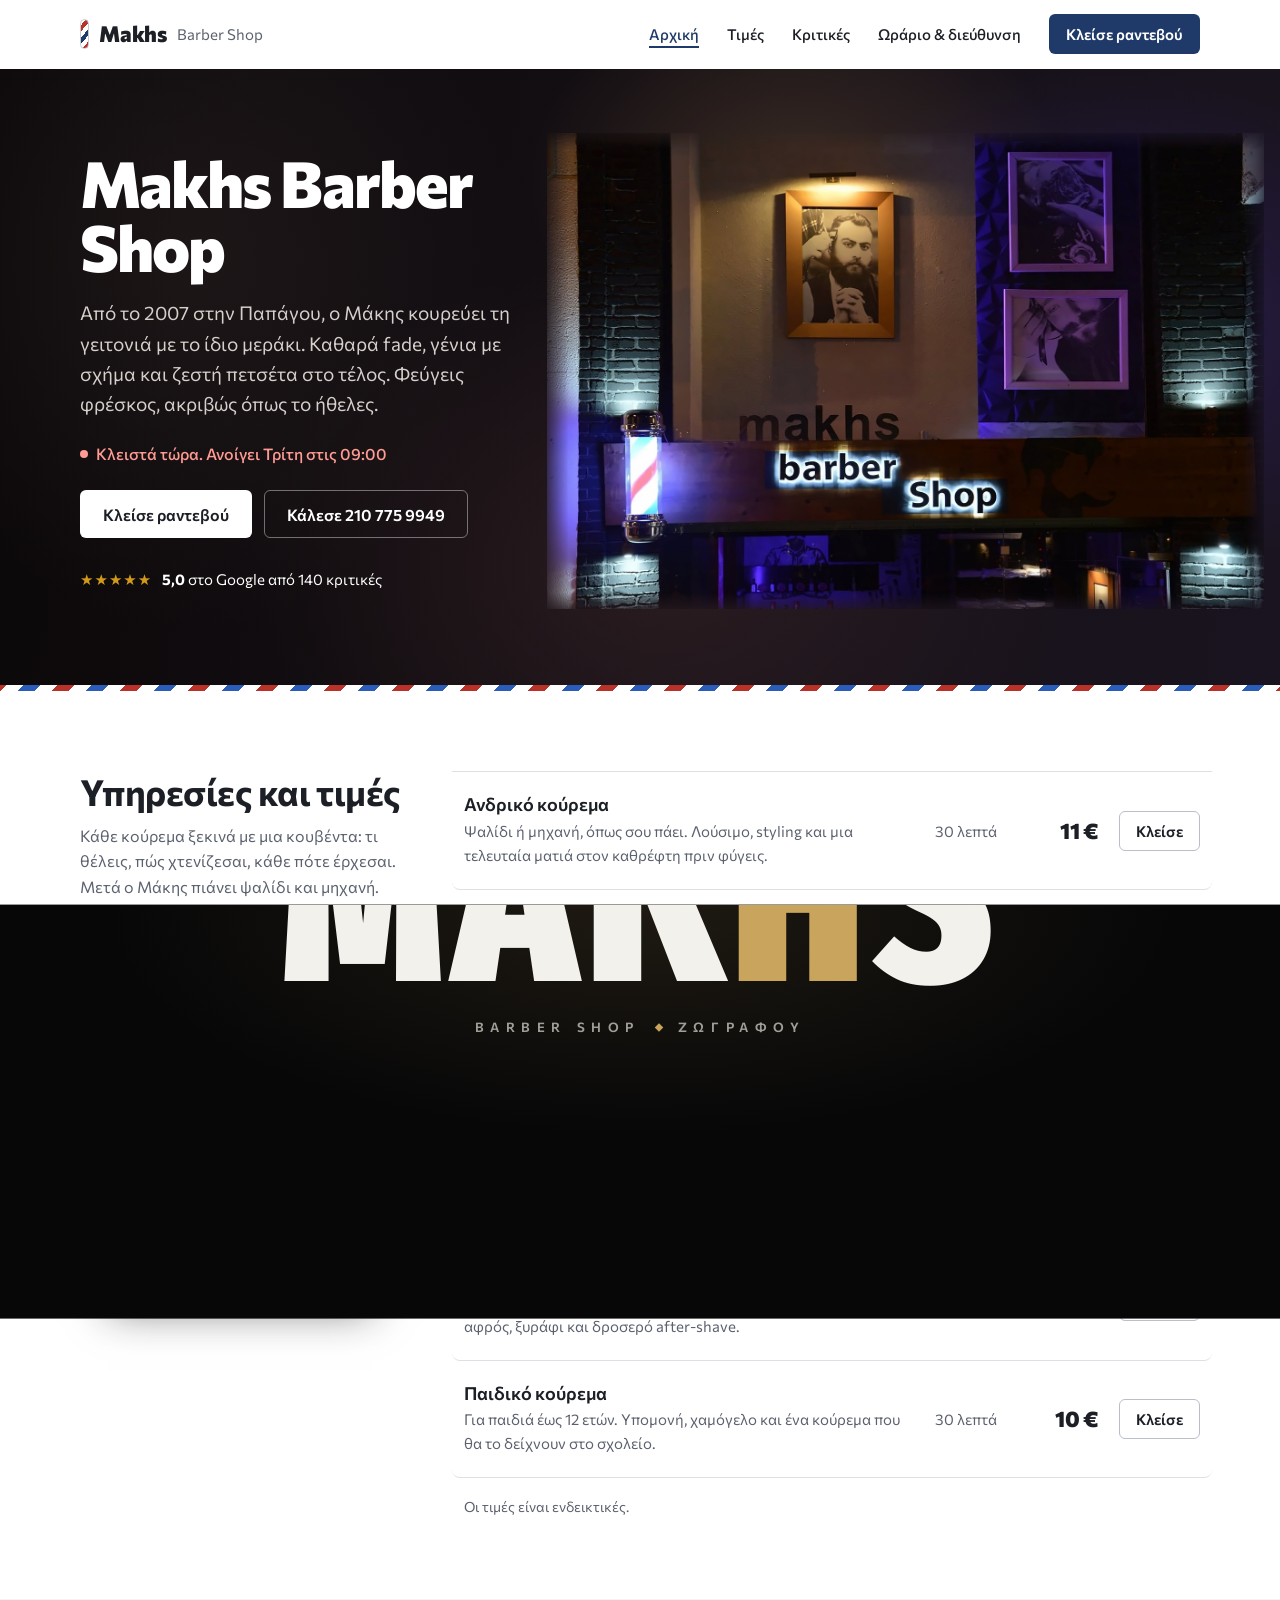
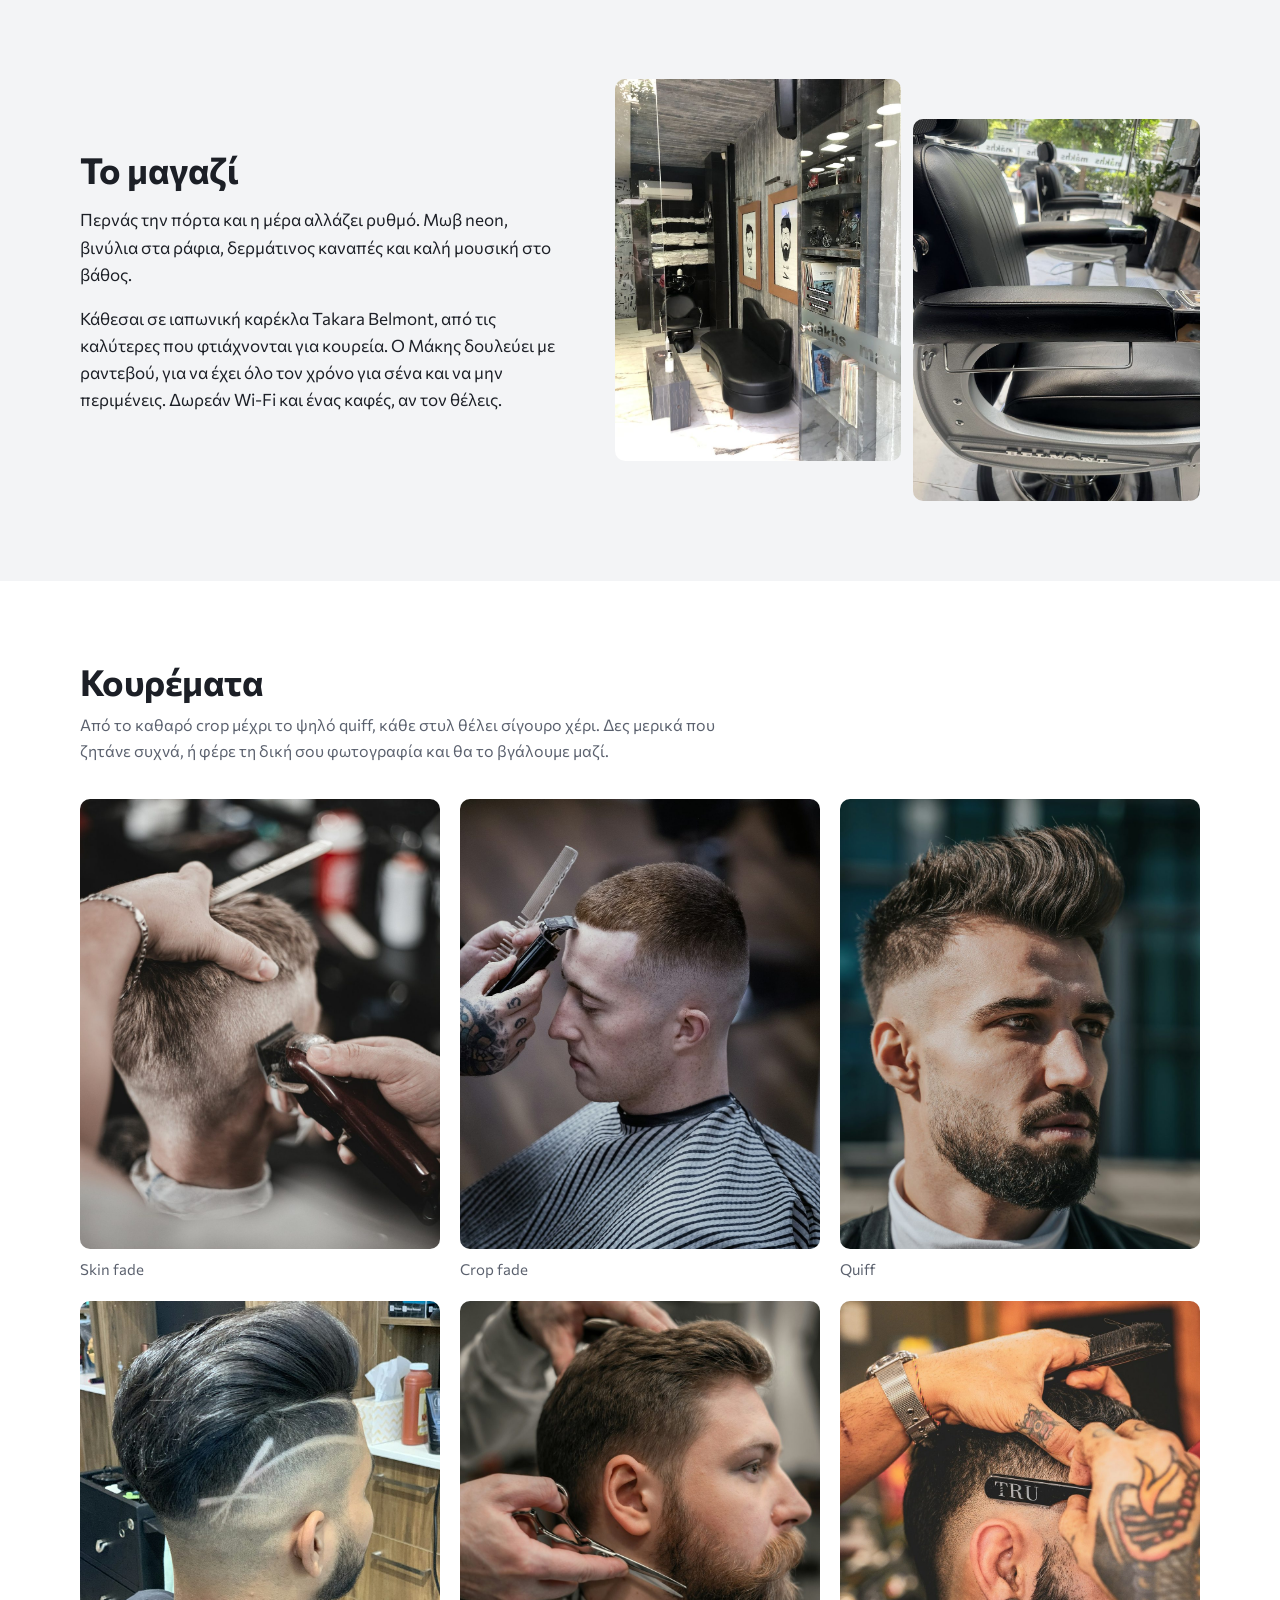
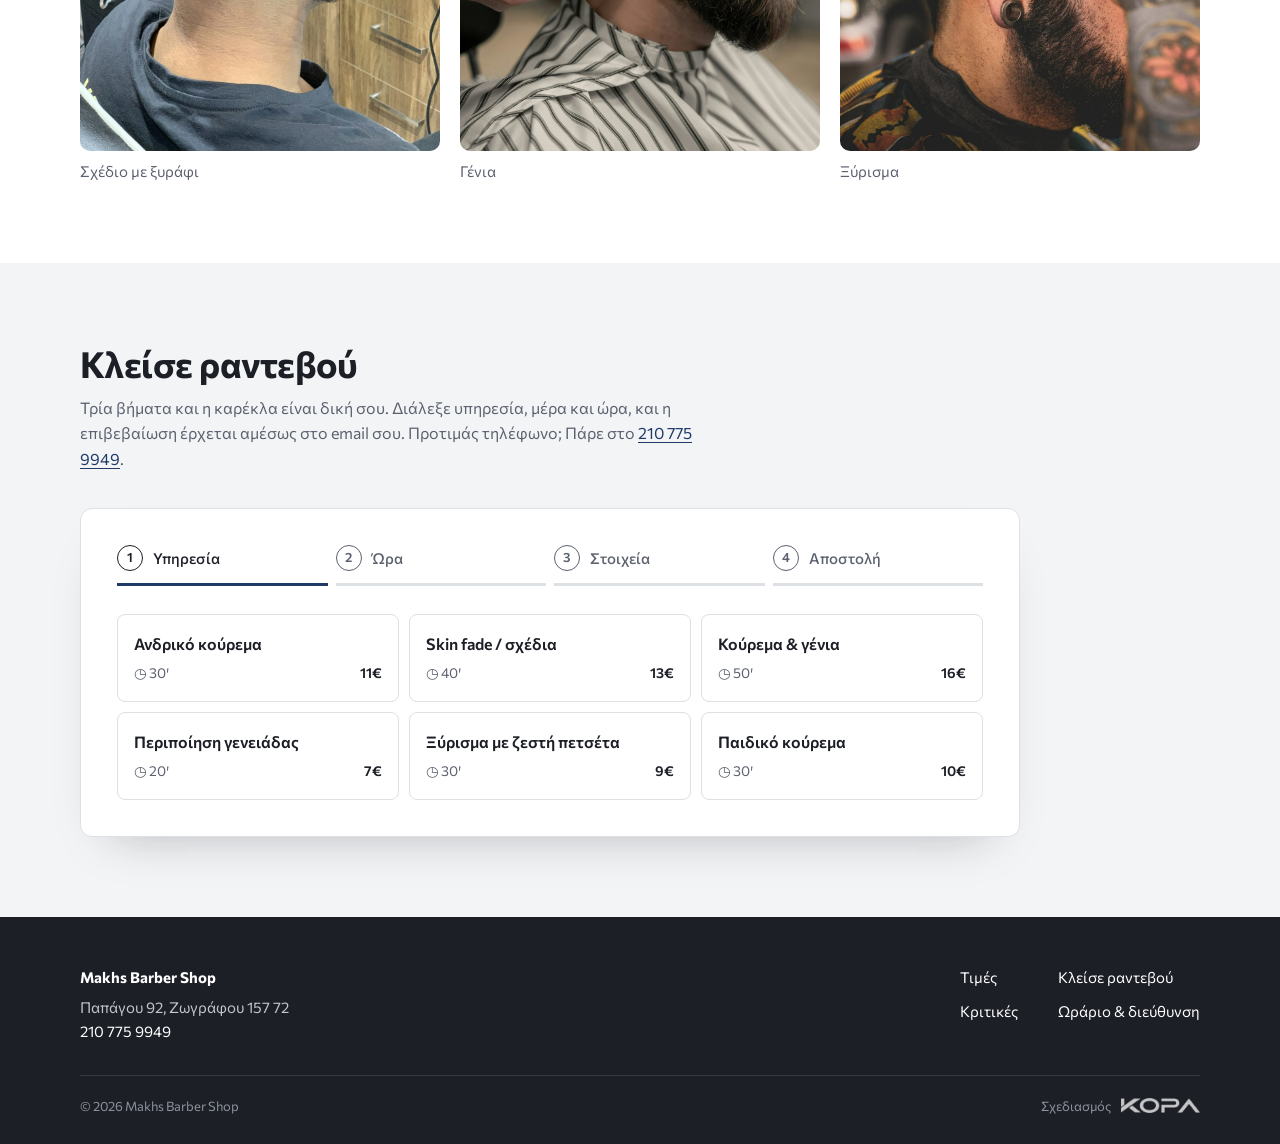
==== commit 1d6dd474: "Connect bookings to the new Apps Script deployment (Gmail + Calendar) Co-Authored-By: Claude Opus 5." ====
--- a/index.html
+++ b/index.html
@@ -275,7 +275,7 @@
   <button class="lightbox__nav lightbox__next" aria-label="Επόμενη">›</button>
 </div>
 
-<script src="assets/js/config.js?v=7"></script>
+<script src="assets/js/config.js?v=8"></script>
 <script src="assets/js/main.js?v=9"></script>
 <script src="assets/js/booking.js?v=7"></script>
 </body>
